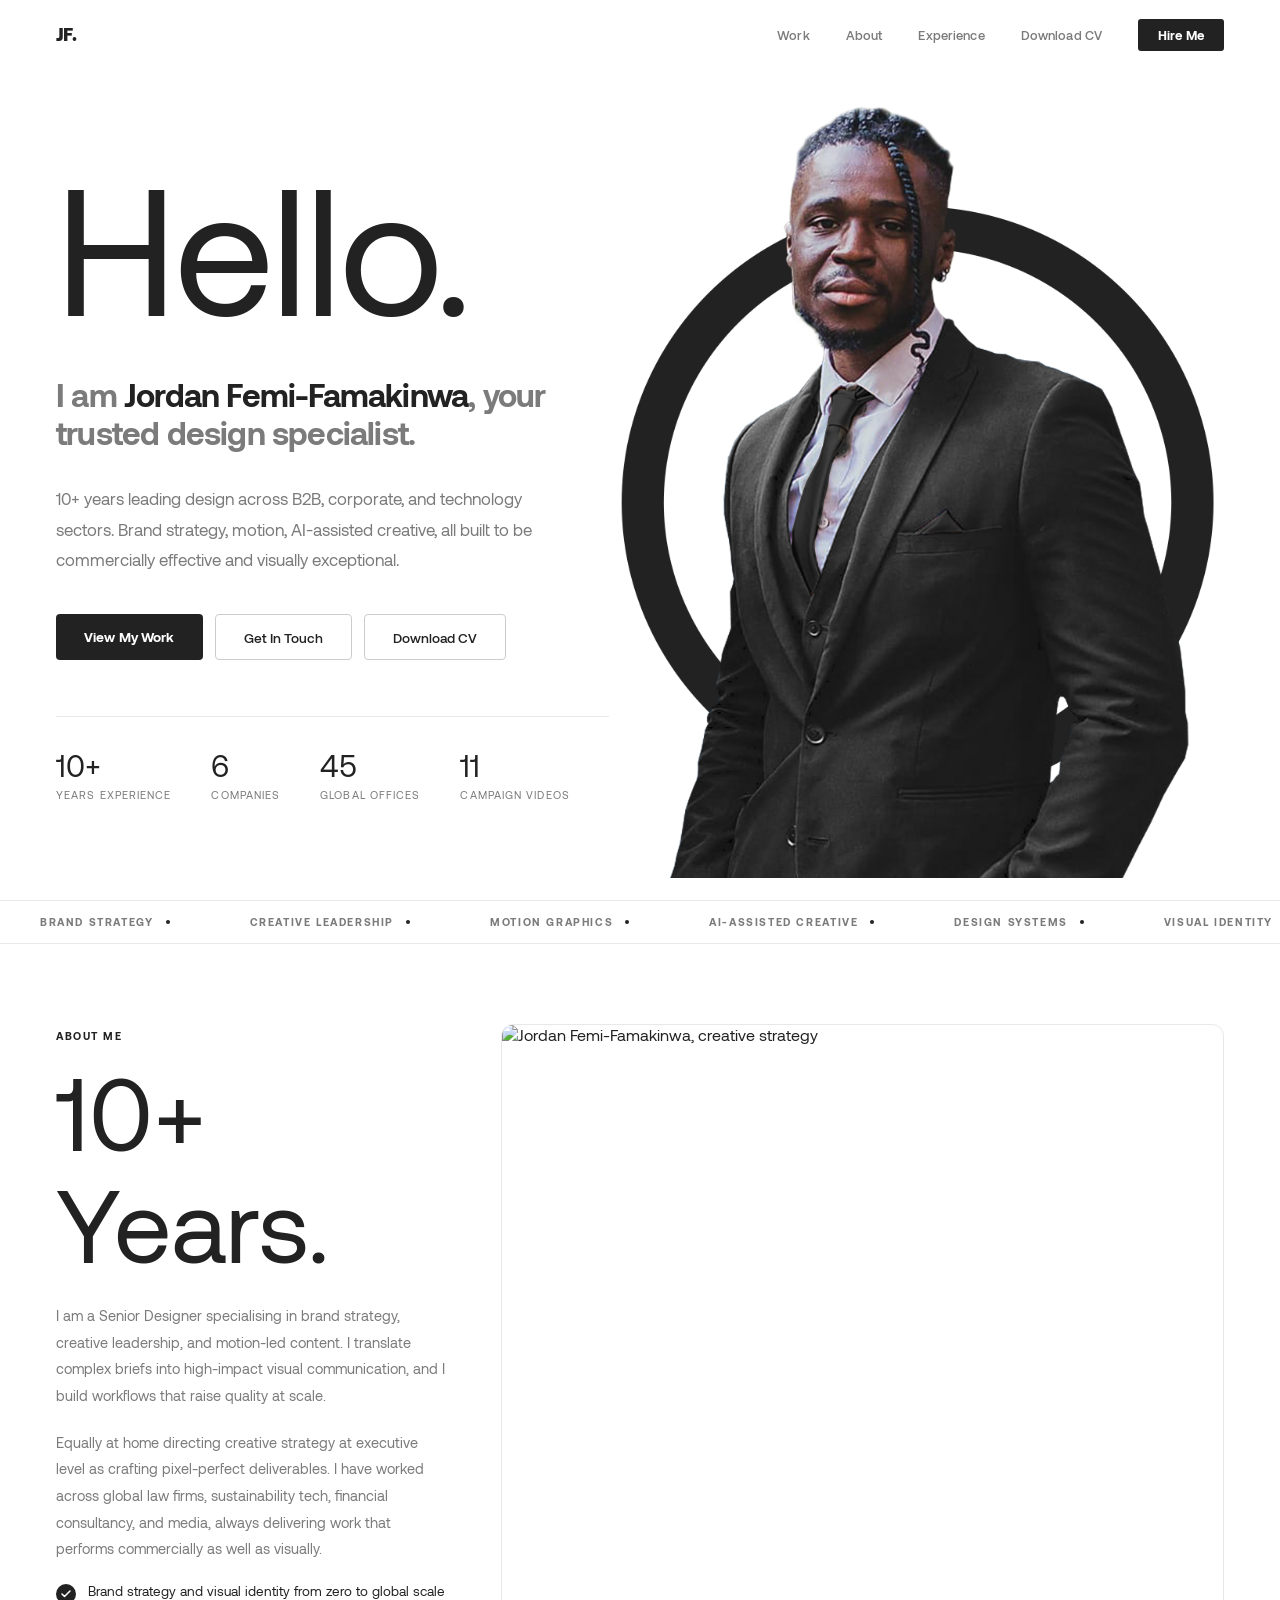
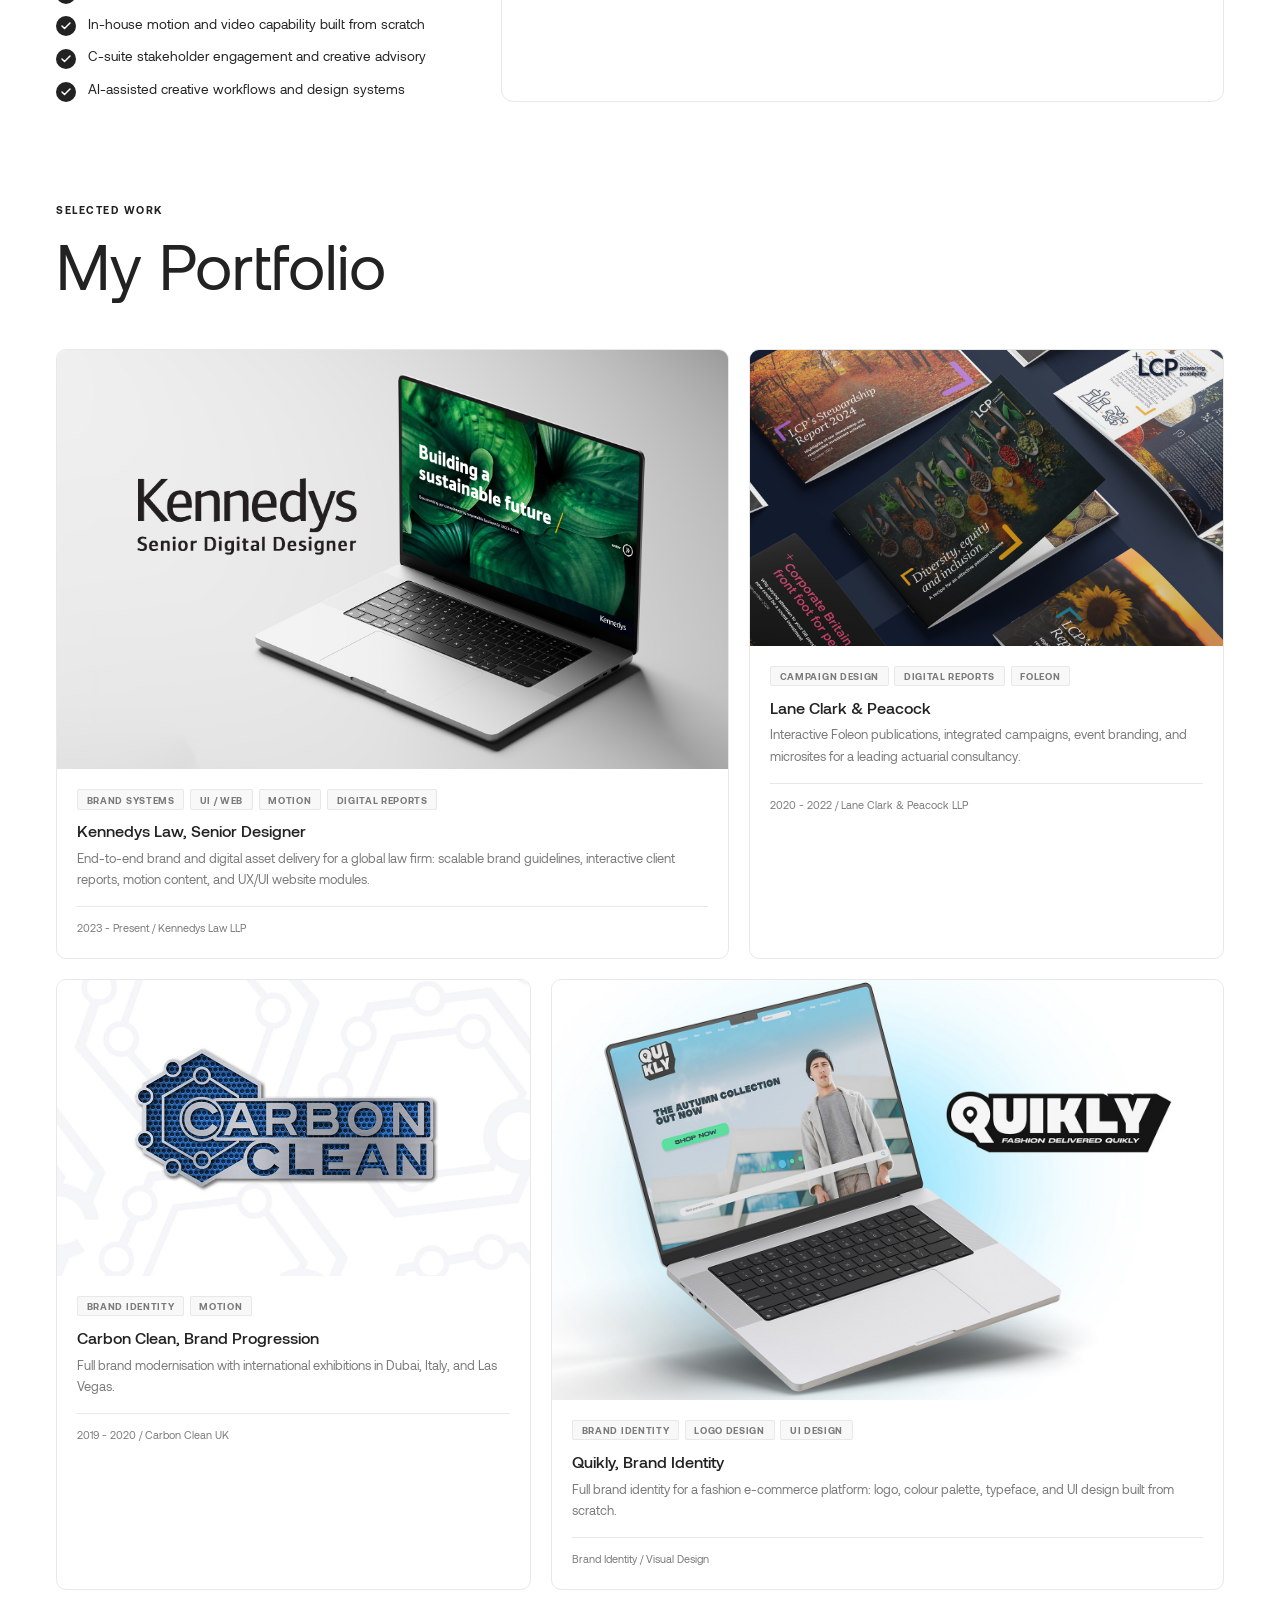
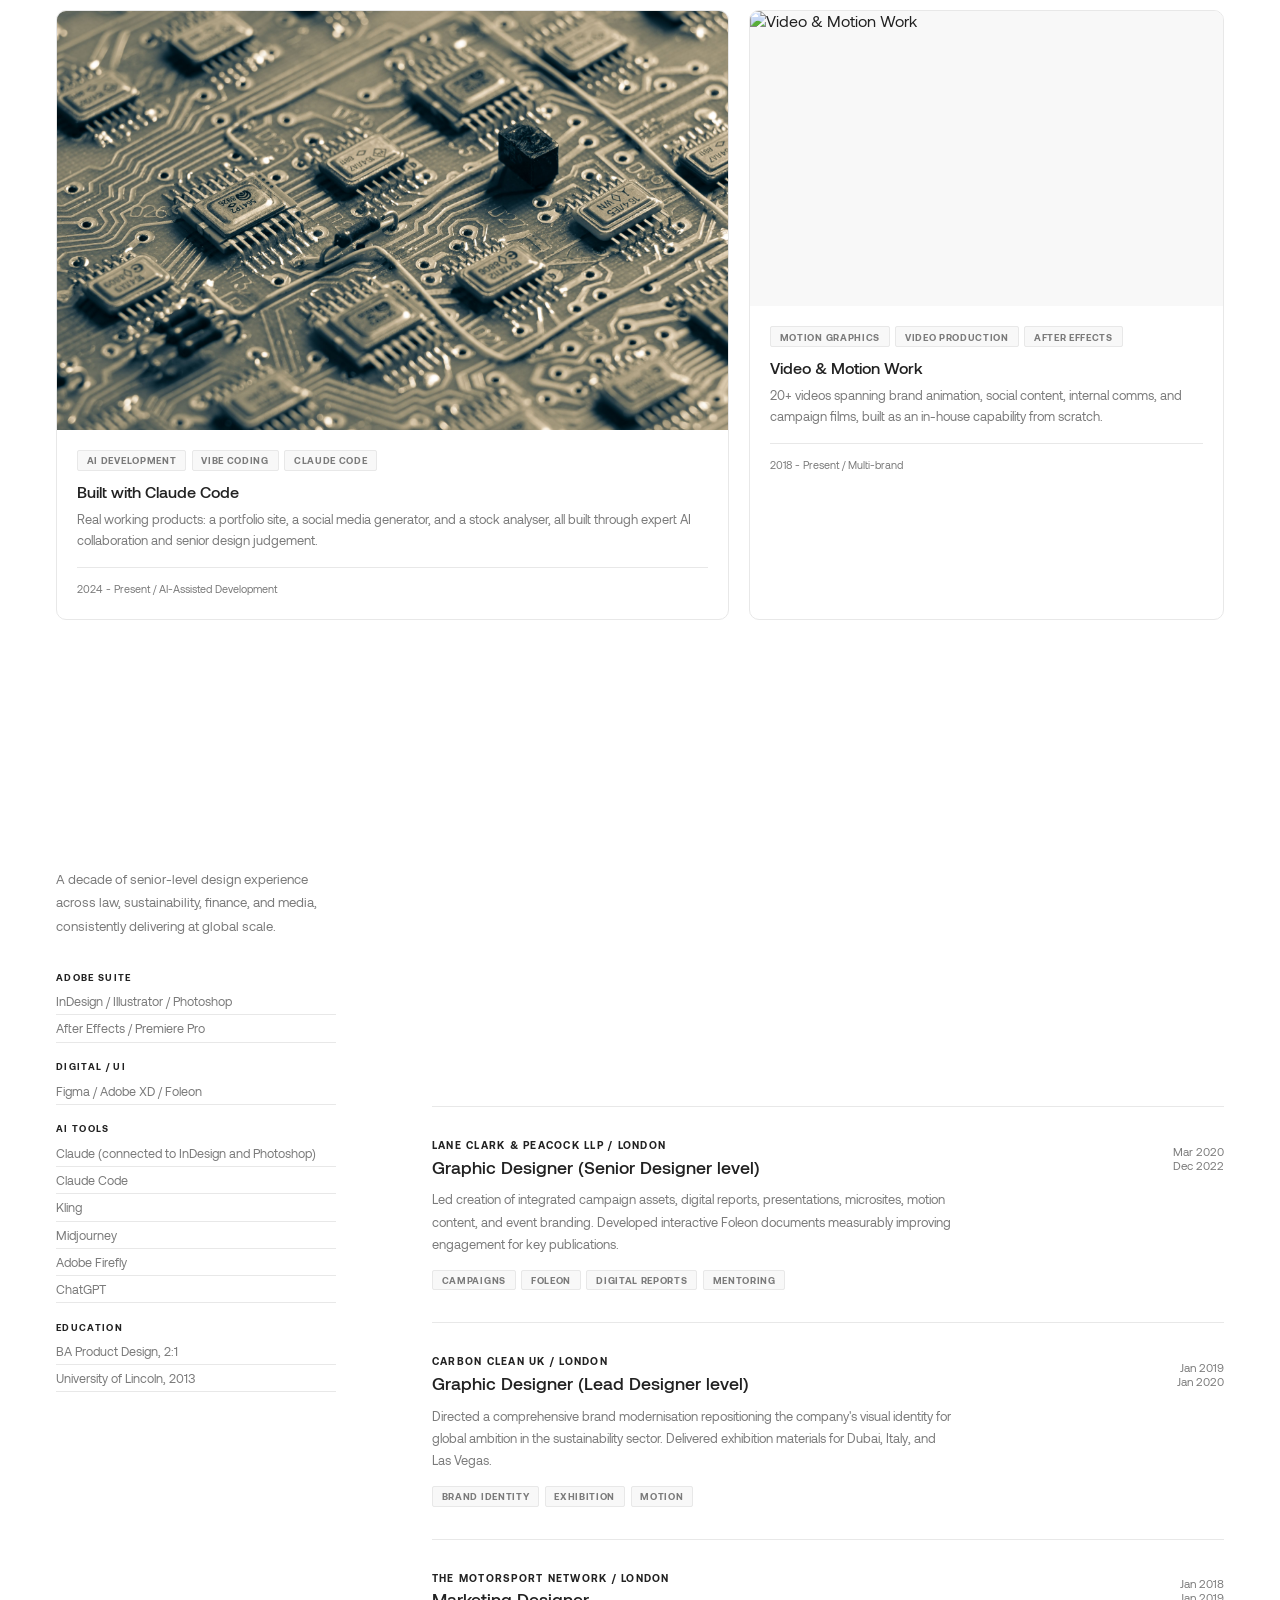
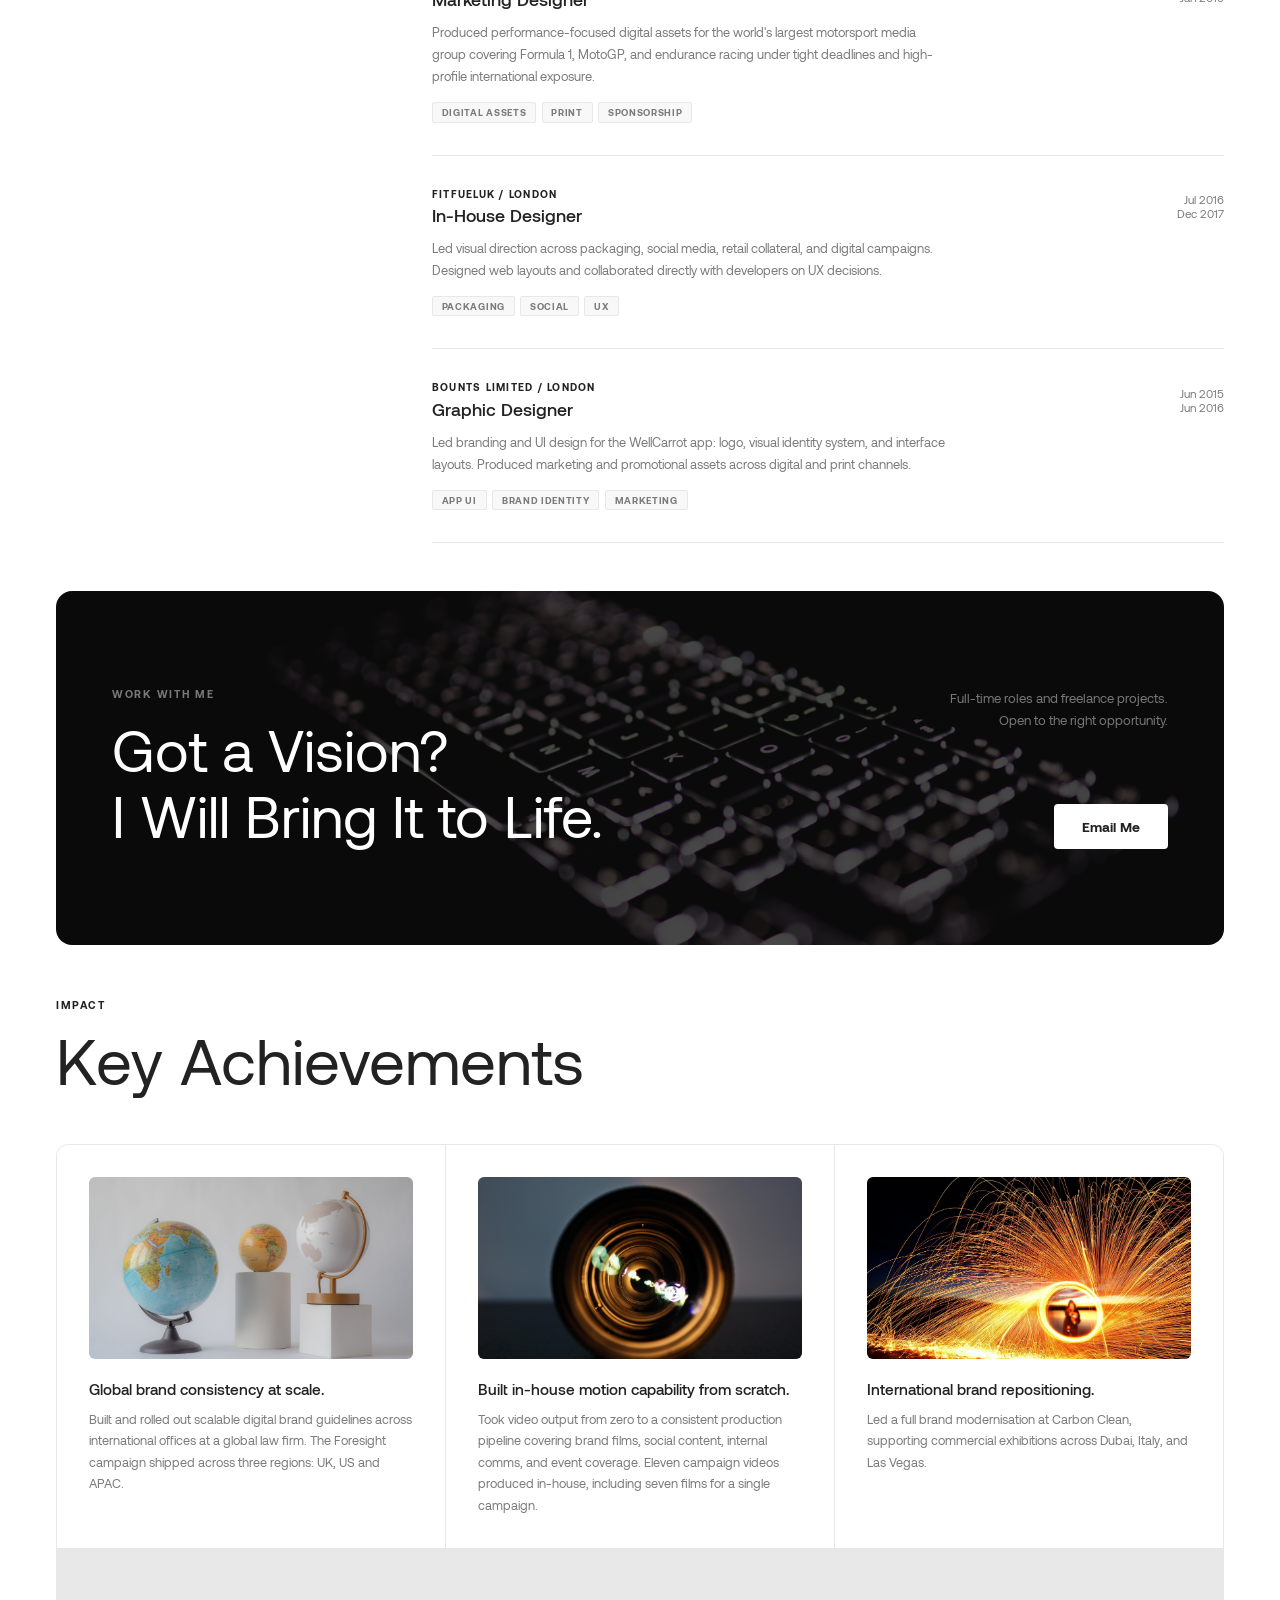
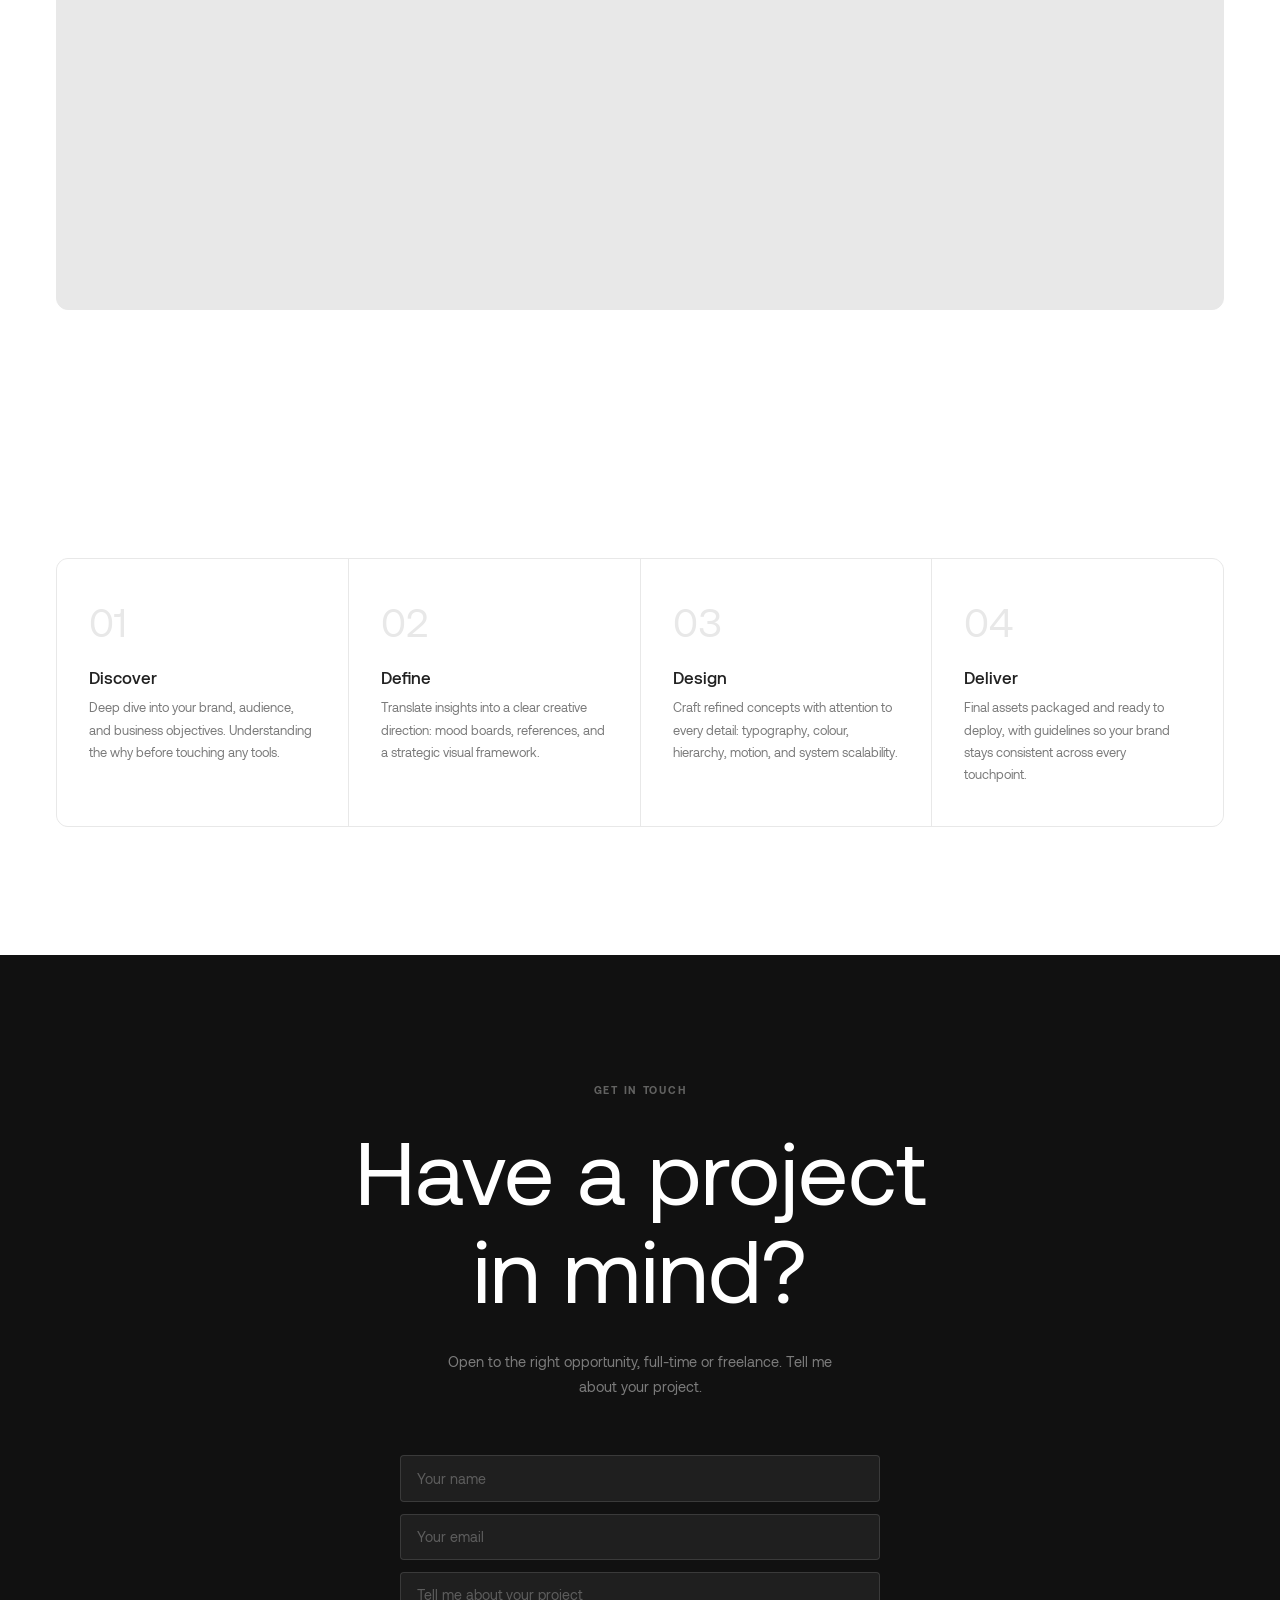
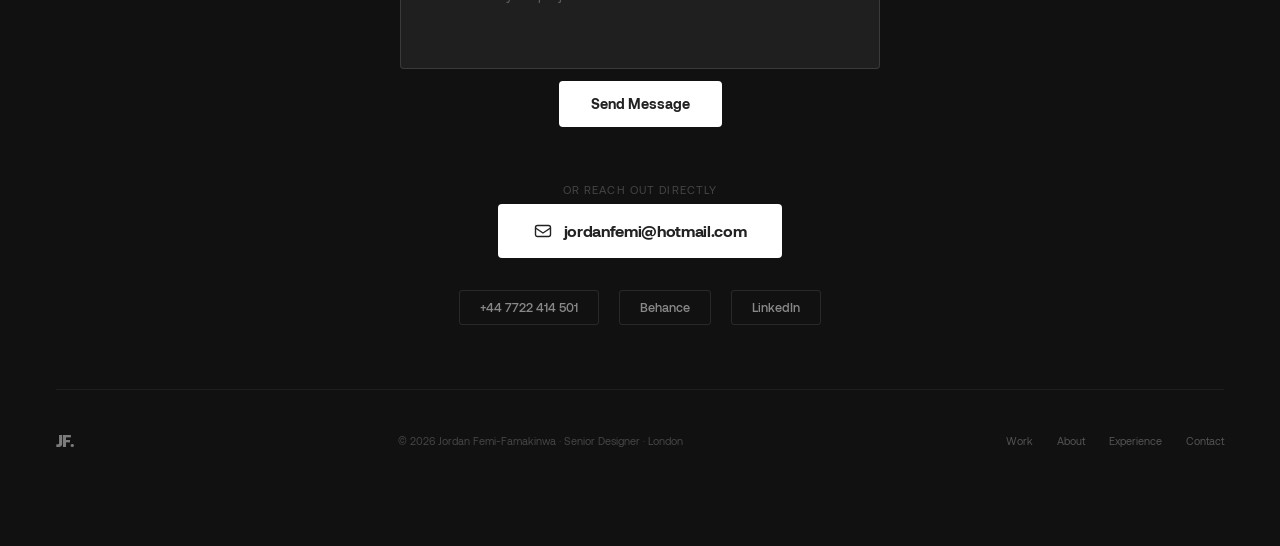
==== index.html @ 47208571 "Apply writing rules across all site copy No dashes: replaced 25 spaced hyphens with commas or colons" ====
﻿<!DOCTYPE html>
<html lang="en">
<head>
  <meta charset="UTF-8" />
  <link rel="icon" type="image/svg+xml" href="assets/favicon.svg" />
  <meta name="viewport" content="width=device-width, initial-scale=1.0" />
  <title>Jordan Femi-Famakinwa, Senior Designer</title>
  <meta name="description" content="Jordan Femi-Famakinwa, Senior Designer working across brand and digital, with 10+ years in B2B, corporate and technology sectors." />
  <meta property="og:type" content="website" />
  <meta property="og:title" content="Jordan Femi-Famakinwa, Senior Designer" />
  <meta property="og:url" content="https://jordanfemidesign.com/" />
  <meta property="og:description" content="Jordan Femi-Famakinwa, Senior Designer working across brand and digital, with 10+ years in B2B, corporate and technology sectors." />
  <meta property="og:image" content="https://jordanfemidesign.com/assets/og-thumbnail.jpg?v=3" />
  <meta property="og:image:width" content="1200" />
  <meta property="og:image:height" content="630" />
  <meta property="og:image:type" content="image/jpeg" />
  <meta name="twitter:card" content="summary_large_image" />
  <meta name="twitter:image" content="https://jordanfemidesign.com/assets/og-thumbnail.jpg?v=3" />
  <meta name="theme-color" content="#222222" />
  <link rel="stylesheet" href="fonts.css" />
  <script async src="https://www.googletagmanager.com/gtag/js?id=G-19CZ6Z5MK8"></script>
  <script>
    window.dataLayer = window.dataLayer || [];
    function gtag(){dataLayer.push(arguments);}
    gtag('js', new Date());
    gtag('config', 'G-19CZ6Z5MK8');
  </script>
  <style>
    *, *::before, *::after { box-sizing: border-box; margin: 0; padding: 0; }

    :root {
      --bg:      #FFFFFF;
      --bg2:     #F8F8F8;
      --white:   #FFFFFF;
      --dark:    #222222;
      --dark2:   #111111;
      --text:    #222222;
      --muted:   #7B7B7B;
      --accent:  #222222;
      --acc-h:   #000000;
      --border:  #E8E8E8;
      --bstrong: #CCCCCC;
      --display: 'Aeonik', sans-serif;
      --body:    'Aeonik', sans-serif;
    }

    html { scroll-behavior: smooth; scroll-padding-top: 68px; }
    body { font-family: 'Aeonik', sans-serif; background: var(--bg); color: var(--text); overflow-x: hidden; }

    /* ── NAV ───────────────────────────────────────────── */
    nav {
      position: fixed; top: 0; left: 0; right: 0; z-index: 200;
      display: flex; align-items: center; justify-content: space-between;
      padding: 0 3.5rem; height: 68px;
      background: rgba(255,255,255,0.88); backdrop-filter: blur(16px);
      border-bottom: 1px solid transparent;
      transition: border-color 0.3s, background 0.3s;
    }
    nav.scrolled { border-color: var(--border); background: rgba(255,255,255,0.97); }
    .nav-logo {
      font-family: 'Aeonik', sans-serif; font-weight: 800; font-size: 1.15rem;
      letter-spacing: -0.03em; color: var(--text); text-decoration: none;
    }
    .nav-center { display: flex; gap: 2.25rem; list-style: none; }
    .nav-center a {
      font-size: 0.8rem; font-weight: 500; color: var(--muted);
      text-decoration: none; letter-spacing: 0.01em; transition: color 0.2s;
    }
    .nav-center a:hover { color: var(--text); }
    .nav-cta {
      background: var(--text); color: var(--bg) !important;
      padding: 0.5rem 1.25rem; border-radius: 3px;
      font-size: 0.8rem !important; font-weight: 600 !important;
      transition: background 0.2s !important;
    }
    .nav-cta:hover { background: var(--accent) !important; }

    /* ── HERO ──────────────────────────────────────────── */
    #hero {
      min-height: 100dvh; display: grid;
      grid-template-columns: 1fr 1.15fr;
      padding: 68px 0 0 3.5rem;
      background: var(--bg); position: relative; overflow: hidden;
      align-items: center;
    }
    .hero-left {
      display: flex; flex-direction: column;
      justify-content: center; padding: 4rem 1rem 5rem 0;
      position: relative; z-index: 1;
    }
    .hero-hello {
      font-family: 'Aeonik', sans-serif;
      font-size: clamp(6rem, 14vw, 13rem);
      font-weight: 400; line-height: 1.05; letter-spacing: -0.01em;
      color: var(--text); margin-bottom: 0.2em;
      opacity: 0; animation: up 0.7s cubic-bezier(0.16,1,0.3,1) 0.12s both;
    }
    .hero-name-line {
      font-family: 'Aeonik', sans-serif; font-size: clamp(1.2rem, 2.6vw, 2rem);
      font-weight: 600; letter-spacing: -0.025em; color: var(--muted);
      margin-bottom: 2rem;
      opacity: 0; animation: up 0.65s cubic-bezier(0.16,1,0.3,1) 0.22s both;
    }
    .hero-name-line span { color: var(--accent); }
    .hero-desc {
      font-size: 1.05rem; color: var(--muted); line-height: 1.8;
      max-width: 480px; margin-bottom: 2.5rem;
      opacity: 0; animation: up 0.65s cubic-bezier(0.16,1,0.3,1) 0.3s both;
    }
    .hero-actions {
      display: flex; gap: 0.75rem; flex-wrap: wrap;
      opacity: 0; animation: up 0.65s cubic-bezier(0.16,1,0.3,1) 0.38s both;
    }
    .hero-stats {
      display: flex; gap: 2.5rem; margin-top: 3.5rem; padding-top: 2rem;
      border-top: 1px solid var(--border);
      opacity: 0; animation: up 0.65s cubic-bezier(0.16,1,0.3,1) 0.46s both;
    }
    .hero-stat-num {
      font-family: 'Aeonik', sans-serif; font-size: 1.9rem; font-weight: 400;
      letter-spacing: 0; color: var(--text); line-height: 1.1;
    }
    .hero-stat-label {
      font-size: 0.68rem; color: var(--muted); text-transform: uppercase;
      letter-spacing: 0.1em; margin-top: 0.3rem;
    }

    @keyframes up {
      from { opacity: 0; transform: translateY(22px); }
      to   { opacity: 1; transform: none; }
    }

    .hero-right {
      position: relative; overflow: hidden; display: flex;
      align-items: flex-end; margin-left: -3rem;
    }
    .hero-photo {
      width: 100%; height: 100%;
      object-fit: cover; object-position: left top; display: block;
      filter: none;
      opacity: 0; animation: up 0.8s cubic-bezier(0.16,1,0.3,1) 0.5s both;
    }

    /* ── MARQUEE ──────────────────────────────────────── */
    .marquee-wrap {
      border-top: 1px solid var(--border); border-bottom: 1px solid var(--border);
      padding: 0.9rem 0; background: var(--white); overflow: hidden;
    }
    .marquee-track { display: flex; white-space: nowrap; animation: marquee 36s linear infinite; }
    .marquee-item {
      font-size: 0.67rem; font-weight: 600; letter-spacing: 0.15em;
      text-transform: uppercase; color: var(--muted);
      flex-shrink: 0; padding: 0 2.5rem;
      display: flex; align-items: center; gap: 0.75rem;
    }
    .marquee-item::after {
      content: ''; width: 4px; height: 4px;
      border-radius: 50%; background: var(--accent); flex-shrink: 0;
    }
    @keyframes marquee {
      from { transform: translateX(0); }
      to   { transform: translateX(-50%); }
    }

    /* ── ABOUT ─────────────────────────────────────────── */
    #about {
      background: var(--white); padding: 5rem 3.5rem 3rem;
      display: grid; grid-template-columns: 0.7fr 1.3fr; gap: 3.5rem; align-items: stretch;
    }
    .section-tag {
      display: inline-flex; align-items: center; gap: 0.5rem;
      font-size: 0.67rem; font-weight: 600; letter-spacing: 0.14em;
      text-transform: uppercase; color: var(--accent); margin-bottom: 0.75rem;
    }
    .section-heading {
      font-family: 'Aeonik', sans-serif; font-size: clamp(2.2rem, 5vw, 4rem);
      font-weight: 400; letter-spacing: 0; line-height: 1.15;
      color: var(--text); margin-bottom: 3rem;
    }
    .about-big-stat {
      font-family: 'Aeonik', sans-serif; font-size: clamp(4rem, 8vw, 7rem);
      font-weight: 400; letter-spacing: 0; line-height: 1.1;
      color: var(--text); margin-bottom: 1.5rem;
    }
    .about-big-stat span { color: var(--accent); }
    .about-left p {
      font-size: 0.9rem; color: var(--muted); line-height: 1.85;
      max-width: 420px; margin-bottom: 1.25rem;
    }
    .about-checks { display: flex; flex-direction: column; gap: 0.75rem; margin-top: 0.75rem; }
    .about-check {
      display: flex; align-items: flex-start; gap: 0.75rem;
      font-size: 0.84rem; color: var(--text);
    }
    .check-icon {
      width: 20px; height: 20px; border-radius: 50%;
      background: var(--accent); flex-shrink: 0; margin-top: 0.05em;
      display: flex; align-items: center; justify-content: center;
    }
    .check-icon svg { display: block; }
    .about-right { position: relative; display: flex; flex-direction: column; }
    .about-img-wrap {
      position: relative; border-radius: 12px; overflow: hidden;
      border: 1px solid var(--border); flex: 1;
    }
    .about-img-wrap img { width: 100%; height: 100%; display: block; object-fit: cover; position: absolute; inset: 0; }
    .about-img-badge {
      position: absolute; bottom: 1.25rem; left: 1.25rem;
      background: var(--dark); color: rgba(255,255,255,0.9);
      padding: 0.5rem 1rem; border-radius: 4px;
      font-size: 0.67rem; font-weight: 600; letter-spacing: 0.09em;
      text-transform: uppercase;
    }

    /* ── WORK ──────────────────────────────────────────── */
    #work { padding: 3rem 3.5rem; background: var(--bg); }
    .work-header { display: flex; justify-content: space-between; align-items: flex-end; margin-bottom: 3rem; }
    .work-grid {
      display: grid;
      grid-template-columns: repeat(12, 1fr);
      gap: 1.25rem;
    }
    .wcard {
      border-radius: 10px; overflow: hidden; text-decoration: none;
      color: inherit; display: block; background: var(--white);
      border: 1px solid var(--border); position: relative;
      transition: transform 0.35s cubic-bezier(0.16,1,0.3,1), box-shadow 0.35s;
    }
    .wcard:hover { transform: translateY(-4px); box-shadow: 0 16px 40px rgba(0,0,0,0.1); }
    .wcard.c7  { grid-column: span 7; }
    .wcard.c5  { grid-column: span 5; }
    .wcard.c4  { grid-column: span 4; }
    .wcard.c5b { grid-column: span 5; }
    .wthumb {
      position: relative; overflow: hidden;
      background: var(--bg2); aspect-ratio: 16/10;
    }
    .wthumb img { width: 100%; height: 100%; object-fit: cover; display: block; transition: transform 0.5s cubic-bezier(0.16,1,0.3,1); }
    .wcard:hover .wthumb img { transform: scale(1.04); }
    .wthumb-overlay {
      position: absolute; inset: 0;
      background: rgba(14,14,13,0); transition: background 0.3s;
      display: flex; align-items: flex-end; justify-content: flex-end;
      padding: 1rem;
    }
    .wcard:hover .wthumb-overlay { background: rgba(14,14,13,0.5); }
    .wthumb-arrow {
      width: 2.5rem; height: 2.5rem; border-radius: 50%;
      background: var(--white); display: flex; align-items: center; justify-content: center;
      transform: translate(4px,4px) scale(0.7); opacity: 0;
      transition: transform 0.3s cubic-bezier(0.34,1.56,0.64,1), opacity 0.3s;
      flex-shrink: 0;
    }
    .wcard:hover .wthumb-arrow { opacity: 1; transform: none; }
    .winfo { padding: 1.25rem 1.25rem 1.5rem; }
    .wtags { display: flex; gap: 0.35rem; flex-wrap: wrap; margin-bottom: 0.65rem; }
    .wtag {
      font-size: 0.6rem; font-weight: 600; letter-spacing: 0.07em;
      text-transform: uppercase; color: var(--muted);
      background: var(--bg2); border: 1px solid var(--border);
      padding: 0.2rem 0.55rem; border-radius: 2px;
    }
    .wtitle {
      font-family: 'Aeonik', sans-serif; font-size: 1rem; font-weight: 500;
      letter-spacing: 0; color: var(--text); margin-bottom: 0.4rem; line-height: 1.35;
    }
    .wdesc { font-size: 0.8rem; color: var(--muted); line-height: 1.65; }
    .wmeta {
      display: flex; align-items: center; justify-content: space-between;
      margin-top: 1rem; padding-top: 0.875rem; border-top: 1px solid var(--border);
    }
    .wyear { font-size: 0.67rem; color: var(--muted); }

    /* ── EXPERIENCE ─────────────────────────────────────── */
    #experience { padding: 3rem 3.5rem; background: var(--white); }
    .exp-layout { display: grid; grid-template-columns: 280px 1fr; gap: 6rem; margin-top: 1rem; }
    .exp-sidebar { position: sticky; top: 5rem; height: fit-content; }
    .exp-sidebar-text { font-size: 0.82rem; color: var(--muted); line-height: 1.8; margin-bottom: 2rem; }
    .exp-software { display: flex; flex-direction: column; gap: 0; }
    .exp-sw-label {
      font-size: 0.6rem; font-weight: 700; letter-spacing: 0.14em;
      text-transform: uppercase; color: var(--accent); margin-top: 1.1rem; margin-bottom: 0.35rem;
    }
    .exp-sw-label:first-child { margin-top: 0; }
    .exp-sw-item {
      font-size: 0.78rem; color: var(--muted);
      padding: 0.38rem 0; border-bottom: 1px solid var(--border);
    }
    .exp-list { display: flex; flex-direction: column; }
    .exp-row {
      display: grid; grid-template-columns: 1fr auto;
      gap: 1.5rem; padding: 2rem 0; border-top: 1px solid var(--border);
      transition: border-color 0.2s; align-items: start;
    }
    .exp-row:last-child { border-bottom: 1px solid var(--border); }
    .exp-row:hover { border-color: var(--accent); }
    .exp-co {
      font-size: 0.65rem; font-weight: 700; letter-spacing: 0.12em;
      text-transform: uppercase; color: var(--accent); margin-bottom: 0.3rem;
    }
    .exp-role-title {
      font-family: 'Aeonik', sans-serif; font-size: 1.1rem; font-weight: 500;
      letter-spacing: 0; color: var(--text); margin-bottom: 0.65rem;
    }
    .exp-desc { font-size: 0.8rem; color: var(--muted); line-height: 1.75; max-width: 520px; }
    .exp-tags { display: flex; gap: 0.35rem; flex-wrap: wrap; margin-top: 0.9rem; }
    .exp-tag {
      font-size: 0.6rem; font-weight: 600; letter-spacing: 0.07em;
      text-transform: uppercase; color: var(--muted);
      background: var(--bg2); border: 1px solid var(--border);
      padding: 0.2rem 0.55rem; border-radius: 2px;
    }
    .exp-dates-col {
      font-size: 0.72rem; color: var(--muted); white-space: nowrap;
      text-align: right; padding-top: 0.3rem;
    }

    /* ── CTA BANNER ────────────────────────────────────── */
    .cta-banner {
      background: linear-gradient(rgba(0,0,0,0.72), rgba(0,0,0,0.72)), url('assets/cta-bg.jpg') center/cover no-repeat;
      padding: 6rem 3.5rem;
      display: grid; grid-template-columns: 1fr auto;
      gap: 3rem; align-items: stretch;
      border-radius: 16px;
      margin: 0 3.5rem;
      overflow: hidden;
    }
    .cta-banner-eyebrow {
      font-size: 0.67rem; font-weight: 600; letter-spacing: 0.16em;
      text-transform: uppercase; color: rgba(255,255,255,0.45); margin-bottom: 1rem;
      display: flex; align-items: center; gap: 0.5rem;
    }
    .cta-banner-title {
      font-family: 'Aeonik', sans-serif; font-size: clamp(2rem, 4.5vw, 4rem);
      font-weight: 400; letter-spacing: 0; line-height: 1.15;
      color: #FFFFFF; max-width: 600px;
    }
    .cta-banner-title em { font-style: normal; color: #ffffff; }
    .cta-banner-right { display: flex; flex-direction: column; align-items: flex-end; justify-content: space-between; }
    .cta-banner-sub {
      font-size: 0.82rem; color: rgba(255,255,255,0.45);
      text-align: right; max-width: 220px; line-height: 1.7;
    }

    /* ── ACHIEVEMENTS ──────────────────────────────────── */
    #achievements { padding: 3rem 3.5rem; background: var(--bg); }
    .ach-grid {
      display: grid; grid-template-columns: repeat(3,1fr);
      gap: 1px; background: var(--border);
      border: 1px solid var(--border); border-radius: 12px; overflow: hidden;
      margin-top: 3rem;
    }
    .ach-card {
      background: var(--white); padding: 2rem;
      transition: background 0.2s; display: flex; flex-direction: column;
    }
    .ach-card:hover { background: var(--bg2); }
    .ach-img {
      width: 100%; aspect-ratio: 16/9; object-fit: cover; object-position: center 20%; border-radius: 6px;
      margin-bottom: 1.25rem; display: block;
    }
    .ach-title {
      font-family: 'Aeonik', sans-serif; font-size: 0.95rem; font-weight: 500;
      letter-spacing: 0; color: var(--text); margin-bottom: 0.5rem;
      line-height: 1.4;
    }
    .ach-text { font-size: 0.79rem; color: var(--muted); line-height: 1.7; }

    /* ── PROCESS ───────────────────────────────────────── */
    #process { padding: 3rem 3.5rem 8rem; background: var(--white); }
    .process-grid {
      display: grid; grid-template-columns: repeat(4,1fr);
      gap: 1px; background: var(--border);
      border: 1px solid var(--border); border-radius: 12px; overflow: hidden;
      margin-top: 3rem;
    }
    .process-card { background: var(--white); padding: 2.5rem 2rem; transition: background 0.2s; }
    .process-card:hover { background: var(--bg); }
    .process-num {
      font-family: 'Aeonik', sans-serif; font-size: 2.5rem; font-weight: 400;
      letter-spacing: 0; color: var(--border); line-height: 1.1;
      margin-bottom: 1.5rem;
    }
    .process-title {
      font-family: 'Aeonik', sans-serif; font-size: 1.05rem; font-weight: 500;
      letter-spacing: 0; color: var(--text); margin-bottom: 0.6rem;
    }
    .process-text { font-size: 0.8rem; color: var(--muted); line-height: 1.75; }

    /* ── CONTACT / FOOTER ──────────────────────────────── */
    #contact {
      background: var(--dark2); padding: 8rem 3.5rem 5rem;
      display: flex; flex-direction: column; align-items: center; text-align: center;
    }
    .contact-tag {
      display: inline-flex; align-items: center; gap: 0.5rem;
      font-size: 0.67rem; font-weight: 600; letter-spacing: 0.16em;
      text-transform: uppercase; color: rgba(249,248,246,0.35);
      margin-bottom: 1.5rem;
    }
    .contact-headline {
      font-family: 'Aeonik', sans-serif;
      font-size: clamp(2.5rem, 7vw, 6.5rem);
      font-weight: 400; letter-spacing: 0; line-height: 1.1;
      color: #FFFFFF; margin-bottom: 2rem;
    }
    .contact-headline em { font-style: normal; color: #ffffff; }
    .contact-sub {
      font-size: 0.9rem; color: rgba(255,255,255,0.45);
      max-width: 420px; line-height: 1.75; margin-bottom: 3.5rem;
    }
    .contact-email-btn {
      display: inline-flex; align-items: center; gap: 0.75rem;
      background: var(--white); color: var(--dark);
      padding: 1.1rem 2.25rem; border-radius: 4px;
      font-family: 'Aeonik', sans-serif; font-size: 1rem; font-weight: 700;
      letter-spacing: -0.02em; text-decoration: none;
      transition: background 0.2s, transform 0.15s; margin-bottom: 2rem;
    }
    .contact-email-btn:hover { background: #444; color: #fff; transform: translateY(-2px); }
    .contact-alts {
      display: flex; gap: 1.25rem; flex-wrap: wrap; justify-content: center;
    }
    .contact-alt {
      border: 1px solid rgba(255,255,255,0.1); color: rgba(255,255,255,0.5);
      padding: 0.6rem 1.25rem; border-radius: 3px;
      font-size: 0.78rem; font-weight: 500; text-decoration: none;
      transition: border-color 0.2s, color 0.2s;
    }
    .contact-alt:hover { border-color: rgba(249,248,246,0.3); color: rgba(249,248,246,0.85); }
    .contact-divider { width: 100%; height: 1px; background: rgba(255,255,255,0.06); margin: 4rem 0 2.5rem; }
    footer {
      width: 100%; display: flex;
      justify-content: space-between; align-items: center; flex-wrap: wrap; gap: 1rem;
      background: var(--dark2); padding: 0 0 1rem;
    }
    .footer-logo {
      font-family: 'Aeonik', sans-serif; font-weight: 800; font-size: 1.05rem;
      letter-spacing: -0.03em; color: rgba(255,255,255,0.45); text-decoration: none;
    }
    .footer-copy { font-size: 0.67rem; color: rgba(255,255,255,0.22); }
    .footer-links { display: flex; gap: 1.5rem; }
    .footer-links a {
      font-size: 0.67rem; color: rgba(255,255,255,0.28);
      text-decoration: none; transition: color 0.2s;
    }
    .footer-links a:hover { color: rgba(249,248,246,0.6); }

    /* ── BUTTONS ───────────────────────────────────────── */
    .btn-primary {
      background: var(--accent); color: #fff;
      padding: 0.85rem 1.75rem; border-radius: 4px;
      font-weight: 600; font-size: 0.85rem; text-decoration: none;
      letter-spacing: 0.01em; display: inline-block;
      transition: background 0.2s, transform 0.15s;
    }
    .btn-primary:hover { background: var(--acc-h); transform: translateY(-1px); }
    .btn-ghost {
      border: 1px solid var(--bstrong); color: var(--text);
      padding: 0.85rem 1.75rem; border-radius: 4px;
      font-weight: 500; font-size: 0.85rem; text-decoration: none;
      display: inline-block; transition: border-color 0.2s, transform 0.15s;
    }
    .btn-ghost:hover { border-color: var(--text); transform: translateY(-1px); }

    /* ── HAMBURGER + MOBILE NAV ───────────────────────── */
    .nav-hamburger {
      display: none; flex-direction: column; justify-content: center;
      gap: 5px; background: none; border: none; cursor: pointer;
      padding: 4px; width: 32px; height: 32px; flex-shrink: 0;
    }
    .nav-hamburger span {
      display: block; width: 22px; height: 1.5px;
      background: var(--text); border-radius: 2px;
      transition: transform 0.25s, opacity 0.25s; transform-origin: center;
    }
    .nav-hamburger.open span:nth-child(1) { transform: rotate(45deg) translate(4.5px, 4.5px); }
    .nav-hamburger.open span:nth-child(2) { opacity: 0; }
    .nav-hamburger.open span:nth-child(3) { transform: rotate(-45deg) translate(4.5px, -4.5px); }
    .nav-mobile {
      display: none; position: fixed; top: 68px; left: 0; right: 0;
      background: rgba(255,255,255,0.97); backdrop-filter: blur(20px);
      border-bottom: 1px solid var(--border);
      flex-direction: column; padding: 0.5rem 1.5rem 1.5rem; z-index: 199;
    }
    .nav-mobile.open { display: flex; }
    .nav-mobile-link {
      font-size: 1rem; font-weight: 500; color: var(--text);
      text-decoration: none; padding: 0.9rem 0;
      border-bottom: 1px solid var(--border); transition: color 0.2s;
    }
    .nav-mobile-cta {
      display: block; margin-top: 1rem; background: var(--text); color: var(--bg);
      text-align: center; padding: 0.85rem; border-radius: 3px;
      font-size: 0.88rem; font-weight: 600; text-decoration: none;
      transition: background 0.2s;
    }
    .nav-mobile-cta:hover { background: var(--acc-h); }

    /* ── CONTACT FORM ──────────────────────────────────── */
    .contact-form {
      width: 100%; max-width: 480px; margin-bottom: 2.5rem;
      display: flex; flex-direction: column; gap: 0.75rem; text-align: left;
    }
    .contact-form input, .contact-form textarea {
      background: rgba(255,255,255,0.06); border: 1px solid rgba(255,255,255,0.12);
      color: #fff; padding: 0.85rem 1rem; border-radius: 4px;
      font-family: 'Aeonik', sans-serif; font-size: 0.88rem;
      outline: none; transition: border-color 0.2s; resize: none; width: 100%;
    }
    .contact-form input::placeholder, .contact-form textarea::placeholder { color: rgba(255,255,255,0.28); }
    .contact-form input:focus, .contact-form textarea:focus { border-color: rgba(255,255,255,0.4); }
    .contact-form button {
      background: #fff; color: #222; border: none;
      padding: 0.9rem 2rem; border-radius: 4px; cursor: pointer;
      font-family: 'Aeonik', sans-serif; font-size: 0.88rem; font-weight: 600;
      transition: background 0.2s, transform 0.15s; align-self: center;
    }
    .contact-form button:hover { background: #e0e0e0; transform: translateY(-1px); }
    .contact-or {
      font-size: 0.7rem; color: rgba(255,255,255,0.22); letter-spacing: 0.1em;
      text-transform: uppercase; margin: 1rem 0 0.5rem; text-align: center;
    }

    /* ── SCROLL REVEAL ─────────────────────────────────── */
    .fade-up {
      opacity: 0; transform: translateY(18px);
      transition: opacity 0.6s cubic-bezier(0.16,1,0.3,1), transform 0.6s cubic-bezier(0.16,1,0.3,1);
    }
    .fade-up.in { opacity: 1; transform: none; }

    @media (prefers-reduced-motion: reduce) {
      .fade-up { opacity: 1; transform: none; transition: none; }
      .hero-hello, .hero-name-line, .hero-desc, .hero-actions,
      .hero-stats, .hero-photo { opacity: 1; animation: none; }
      .marquee-track { animation: none; }
    }

    .stagger .fade-up:nth-child(1) { transition-delay: 0s; }
    .stagger .fade-up:nth-child(2) { transition-delay: 0.07s; }
    .stagger .fade-up:nth-child(3) { transition-delay: 0.14s; }
    .stagger .fade-up:nth-child(4) { transition-delay: 0.21s; }
    .stagger .fade-up:nth-child(5) { transition-delay: 0.28s; }
    .stagger .fade-up:nth-child(6) { transition-delay: 0.35s; }

    /* ── RESPONSIVE ────────────────────────────────────── */
    @media (max-width: 1100px) {
      #hero { grid-template-columns: 1fr; }
      .hero-right { display: none; }
      .exp-layout { grid-template-columns: 1fr; gap: 2.5rem; }
      .exp-sidebar { position: static; }
    }
    @media (max-width: 900px) {
      nav { padding: 0 1.5rem; }
      .nav-center { display: none; }
      .nav-hamburger { display: flex; }
      #about { grid-template-columns: 1fr; gap: 3rem; padding: 5rem 1.5rem; }
      #work, #experience, #achievements, #process, #contact { padding-left: 1.5rem; padding-right: 1.5rem; }
      #hero { padding-left: 1.5rem; padding-right: 1.5rem; }
      .cta-banner { grid-template-columns: 1fr; padding: 4rem 1.5rem; margin: 0 1.5rem; }
      .cta-banner-right { align-items: flex-start; }
      .cta-banner-sub { text-align: left; }
      .work-grid { grid-template-columns: 1fr; }
      .wcard.c7, .wcard.c5, .wcard.c4, .wcard.c5b, .wcard.c3 { grid-column: span 1; }
      .ach-grid { grid-template-columns: 1fr; }
      .process-grid { grid-template-columns: 1fr 1fr; }
      footer { flex-direction: column; text-align: center; }
      .hero-stats { gap: 1.5rem; }
    }
    @media (max-width: 600px) {
      .hero-hello { font-size: 4.5rem; }
      .process-grid { grid-template-columns: 1fr; }
      .contact-headline { font-size: 2.5rem; }
    }
  </style>
</head>
<body>

  <!-- NAV -->
  <nav id="mainNav">
    <a href="#" class="nav-logo">JF.</a>
    <ul class="nav-center">
      <li><a href="#work">Work</a></li>
      <li><a href="#about">About</a></li>
      <li><a href="#experience">Experience</a></li>
      <li><a href="assets/Jordan_Femi-Famakinwa_CV.pdf?v=2" download>Download CV</a></li>
      <li><a href="#contact" class="nav-cta">Hire Me</a></li>
    </ul>
    <button class="nav-hamburger" id="navHamburger" aria-label="Open menu" aria-expanded="false">
      <span></span><span></span><span></span>
    </button>
  </nav>
  <div class="nav-mobile" id="navMobile" aria-hidden="true">
    <a href="#work" class="nav-mobile-link">Work</a>
    <a href="#about" class="nav-mobile-link">About</a>
    <a href="#experience" class="nav-mobile-link">Experience</a>
    <a href="assets/Jordan_Femi-Famakinwa_CV.pdf?v=2" class="nav-mobile-link" download>Download CV</a>
    <a href="#contact" class="nav-mobile-cta">Hire Me</a>
  </div>

  <!-- HERO -->
  <section id="hero">
    <div class="hero-left">
      <h1 class="hero-hello">Hello.</h1>
      <p class="hero-name-line">I am <span>Jordan Femi-Famakinwa</span>, your trusted design specialist.</p>
      <p class="hero-desc">10+ years leading design across B2B, corporate, and technology sectors. Brand strategy, motion, AI-assisted creative, all built to be commercially effective and visually exceptional.</p>
      <div class="hero-actions">
        <a href="#work" class="btn-primary">View My Work</a>
        <a href="mailto:jordanfemi@hotmail.com" class="btn-ghost">Get In Touch</a>
        <a href="assets/Jordan_Femi-Famakinwa_CV.pdf?v=2" download class="btn-ghost">Download CV</a>
      </div>
      <div class="hero-stats">
        <div>
          <div class="hero-stat-num" data-count="10" data-suffix="+">10+</div>
          <div class="hero-stat-label">Years Experience</div>
        </div>
        <div>
          <div class="hero-stat-num" data-count="6" data-suffix="">6</div>
          <div class="hero-stat-label">Companies</div>
        </div>
        <div>
          <div class="hero-stat-num" data-count="45" data-suffix="">45</div>
          <div class="hero-stat-label">Global Offices</div>
        </div>
        <div>
          <div class="hero-stat-num" data-count="11" data-suffix="">11</div>
          <div class="hero-stat-label">Campaign Videos</div>
        </div>
      </div>
    </div>
    <div class="hero-right">
      <img class="hero-photo" src="assets/Portfolio-dp-bLACK-RING-v5.png" alt="Jordan Femi-Famakinwa" loading="eager" />
    </div>
  </section>

  <!-- MARQUEE -->
  <div class="marquee-wrap">
    <div class="marquee-track">
      <span class="marquee-item">Brand Strategy</span>
      <span class="marquee-item">Creative Leadership</span>
      <span class="marquee-item">Motion Graphics</span>
      <span class="marquee-item">AI-Assisted Creative</span>
      <span class="marquee-item">Design Systems</span>
      <span class="marquee-item">Visual Identity</span>
      <span class="marquee-item">Video Production</span>
      <span class="marquee-item">Editorial Direction</span>
      <span class="marquee-item">Executive Stakeholder Engagement</span>
      <span class="marquee-item">Mentoring &amp; Creative Culture</span>
      <span class="marquee-item">Brand Strategy</span>
      <span class="marquee-item">Creative Leadership</span>
      <span class="marquee-item">Motion Graphics</span>
      <span class="marquee-item">AI-Assisted Creative</span>
      <span class="marquee-item">Design Systems</span>
      <span class="marquee-item">Visual Identity</span>
      <span class="marquee-item">Video Production</span>
      <span class="marquee-item">Editorial Direction</span>
      <span class="marquee-item">Executive Stakeholder Engagement</span>
      <span class="marquee-item">Mentoring &amp; Creative Culture</span>
    </div>
  </div>

  <!-- ABOUT -->
  <section id="about">
    <div class="about-left fade-up">
      <div class="section-tag">About Me</div>
      <div class="about-big-stat">10<span>+</span><br>Years.</div>
      <p>I am a Senior Designer specialising in brand strategy, creative leadership, and motion-led content. I translate complex briefs into high-impact visual communication, and I build workflows that raise quality at scale.</p>
      <p>Equally at home directing creative strategy at executive level as crafting pixel-perfect deliverables. I have worked across global law firms, sustainability tech, financial consultancy, and media, always delivering work that performs commercially as well as visually.</p>
      <div class="about-checks">
        <div class="about-check">
          <div class="check-icon"><svg width="10" height="8" viewBox="0 0 10 8" fill="none"><path d="M1 4l2.5 2.5L9 1" stroke="#fff" stroke-width="1.5" stroke-linecap="round" stroke-linejoin="round"/></svg></div>
          <span>Brand strategy and visual identity from zero to global scale</span>
        </div>
        <div class="about-check">
          <div class="check-icon"><svg width="10" height="8" viewBox="0 0 10 8" fill="none"><path d="M1 4l2.5 2.5L9 1" stroke="#fff" stroke-width="1.5" stroke-linecap="round" stroke-linejoin="round"/></svg></div>
          <span>In-house motion and video capability built from scratch</span>
        </div>
        <div class="about-check">
          <div class="check-icon"><svg width="10" height="8" viewBox="0 0 10 8" fill="none"><path d="M1 4l2.5 2.5L9 1" stroke="#fff" stroke-width="1.5" stroke-linecap="round" stroke-linejoin="round"/></svg></div>
          <span>C-suite stakeholder engagement and creative advisory</span>
        </div>
        <div class="about-check">
          <div class="check-icon"><svg width="10" height="8" viewBox="0 0 10 8" fill="none"><path d="M1 4l2.5 2.5L9 1" stroke="#fff" stroke-width="1.5" stroke-linecap="round" stroke-linejoin="round"/></svg></div>
          <span>AI-assisted creative workflows and design systems</span>
        </div>
      </div>
    </div>
    <div class="about-right fade-up">
      <div class="about-img-wrap">
        <img src="assets/pexels-ekaterina-bolovtsova-7307541.jpg" alt="Jordan Femi-Famakinwa, creative strategy" loading="lazy" />
      </div>
    </div>
  </section>

  <!-- WORK -->
  <section id="work">
    <div class="work-header fade-up">
      <div>
        <div class="section-tag">Selected Work</div>
        <h2 class="section-heading" style="margin-bottom:0">My Portfolio</h2>
      </div>
    </div>
    <div class="work-grid stagger">

      <a href="kennedys.html" class="wcard c7 fade-up">
        <div class="wthumb">
          <img src="assets/kennedys-thumb.jpg?v=2" alt="Kennedys Law" loading="lazy" />
          <div class="wthumb-overlay"><div class="wthumb-arrow"><svg width="14" height="14" viewBox="0 0 14 14" fill="none"><path d="M2 12L12 2M12 2H5M12 2V9" stroke="#222222" stroke-width="1.5" stroke-linecap="round" stroke-linejoin="round"/></svg></div></div>
        </div>
        <div class="winfo">
          <div class="wtags"><span class="wtag">Brand Systems</span><span class="wtag">UI / Web</span><span class="wtag">Motion</span><span class="wtag">Digital Reports</span></div>
          <div class="wtitle">Kennedys Law, Senior Designer</div>
          <div class="wdesc">End-to-end brand and digital asset delivery for a global law firm: scalable brand guidelines, interactive client reports, motion content, and UX/UI website modules.</div>
          <div class="wmeta"><span class="wyear">2023 - Present / Kennedys Law LLP</span></div>
        </div>
      </a>

      <a href="lcp.html" class="wcard c5 fade-up">
        <div class="wthumb">
          <img src="assets/lcp-thumb.jpg" alt="Lane Clark &amp; Peacock" loading="lazy" />
          <div class="wthumb-overlay"><div class="wthumb-arrow"><svg width="14" height="14" viewBox="0 0 14 14" fill="none"><path d="M2 12L12 2M12 2H5M12 2V9" stroke="#222222" stroke-width="1.5" stroke-linecap="round" stroke-linejoin="round"/></svg></div></div>
        </div>
        <div class="winfo">
          <div class="wtags"><span class="wtag">Campaign Design</span><span class="wtag">Digital Reports</span><span class="wtag">Foleon</span></div>
          <div class="wtitle">Lane Clark &amp; Peacock</div>
          <div class="wdesc">Interactive Foleon publications, integrated campaigns, event branding, and microsites for a leading actuarial consultancy.</div>
          <div class="wmeta"><span class="wyear">2020 - 2022 / Lane Clark &amp; Peacock LLP</span></div>
        </div>
      </a>

      <a href="carbonclean.html" class="wcard c5 fade-up">
        <div class="wthumb">
          <img src="assets/carbonclean-thumb.jpg" alt="Carbon Clean" loading="lazy" />
          <div class="wthumb-overlay"><div class="wthumb-arrow"><svg width="14" height="14" viewBox="0 0 14 14" fill="none"><path d="M2 12L12 2M12 2H5M12 2V9" stroke="#222222" stroke-width="1.5" stroke-linecap="round" stroke-linejoin="round"/></svg></div></div>
        </div>
        <div class="winfo">
          <div class="wtags"><span class="wtag">Brand Identity</span><span class="wtag">Motion</span></div>
          <div class="wtitle">Carbon Clean, Brand Progression</div>
          <div class="wdesc">Full brand modernisation with international exhibitions in Dubai, Italy, and Las Vegas.</div>
          <div class="wmeta"><span class="wyear">2019 - 2020 / Carbon Clean UK</span></div>
        </div>
      </a>

      <a href="quikly.html" class="wcard c7 fade-up">
        <div class="wthumb">
          <img src="assets/quikly-thumb.jpg" alt="Quikly Brand Identity" loading="lazy" />
          <div class="wthumb-overlay"><div class="wthumb-arrow"><svg width="14" height="14" viewBox="0 0 14 14" fill="none"><path d="M2 12L12 2M12 2H5M12 2V9" stroke="#222222" stroke-width="1.5" stroke-linecap="round" stroke-linejoin="round"/></svg></div></div>
        </div>
        <div class="winfo">
          <div class="wtags"><span class="wtag">Brand Identity</span><span class="wtag">Logo Design</span><span class="wtag">UI Design</span></div>
          <div class="wtitle">Quikly, Brand Identity</div>
          <div class="wdesc">Full brand identity for a fashion e-commerce platform: logo, colour palette, typeface, and UI design built from scratch.</div>
          <div class="wmeta"><span class="wyear">Brand Identity / Visual Design</span></div>
        </div>
      </a>

      <a href="vibecoded.html" class="wcard c7 fade-up">
        <div class="wthumb">
          <img src="assets/vibecoded-thumb.jpg" alt="Built with Claude Code" loading="lazy" />
          <div class="wthumb-overlay"><div class="wthumb-arrow"><svg width="14" height="14" viewBox="0 0 14 14" fill="none"><path d="M2 12L12 2M12 2H5M12 2V9" stroke="#222222" stroke-width="1.5" stroke-linecap="round" stroke-linejoin="round"/></svg></div></div>
        </div>
        <div class="winfo">
          <div class="wtags"><span class="wtag">AI Development</span><span class="wtag">Vibe Coding</span><span class="wtag">Claude Code</span></div>
          <div class="wtitle">Built with Claude Code</div>
          <div class="wdesc">Real working products: a portfolio site, a social media generator, and a stock analyser, all built through expert AI collaboration and senior design judgement.</div>
          <div class="wmeta"><span class="wyear">2024 - Present / AI-Assisted Development</span></div>
        </div>
      </a>

      <a href="showreel.html" class="wcard c5 fade-up">
        <div class="wthumb">
          <img src="assets/videos-thumb.jpg" alt="Video &amp; Motion Work" loading="lazy" />
          <div class="wthumb-overlay"><div class="wthumb-arrow"><svg width="14" height="14" viewBox="0 0 14 14" fill="none"><path d="M2 12L12 2M12 2H5M12 2V9" stroke="#222222" stroke-width="1.5" stroke-linecap="round" stroke-linejoin="round"/></svg></div></div>
        </div>
        <div class="winfo">
          <div class="wtags"><span class="wtag">Motion Graphics</span><span class="wtag">Video Production</span><span class="wtag">After Effects</span></div>
          <div class="wtitle">Video &amp; Motion Work</div>
          <div class="wdesc">20+ videos spanning brand animation, social content, internal comms, and campaign films, built as an in-house capability from scratch.</div>
          <div class="wmeta"><span class="wyear">2018 - Present / Multi-brand</span></div>
        </div>
      </a>

    </div>
  </section>

  <!-- EXPERIENCE -->
  <section id="experience">
    <div class="section-tag fade-up">Career</div>
    <h2 class="section-heading fade-up">Explore My Design Journey</h2>
    <div class="exp-layout">
      <div class="exp-sidebar fade-up">
        <p class="exp-sidebar-text">A decade of senior-level design experience across law, sustainability, finance, and media, consistently delivering at global scale.</p>
        <div class="exp-software">
          <div class="exp-sw-label">Adobe Suite</div>
          <div class="exp-sw-item">InDesign / Illustrator / Photoshop</div>
          <div class="exp-sw-item">After Effects / Premiere Pro</div>
          <div class="exp-sw-label">Digital / UI</div>
          <div class="exp-sw-item">Figma / Adobe XD / Foleon</div>
          <div class="exp-sw-label">AI Tools</div>
          <div class="exp-sw-item">Claude (connected to InDesign and Photoshop)</div>
          <div class="exp-sw-item">Claude Code</div>
          <div class="exp-sw-item">Kling</div>
          <div class="exp-sw-item">Midjourney</div>
          <div class="exp-sw-item">Adobe Firefly</div>
          <div class="exp-sw-item">ChatGPT</div>
          <div class="exp-sw-label">Education</div>
          <div class="exp-sw-item">BA Product Design, 2:1</div>
          <div class="exp-sw-item">University of Lincoln, 2013</div>
        </div>
      </div>
      <div class="exp-list stagger">
        <div class="exp-row fade-up">
          <div>
            <div class="exp-co">Kennedys Law LLP / London</div>
            <div class="exp-role-title">Senior Designer</div>
            <div class="exp-desc">Lead end-to-end delivery of brand and digital assets across video, motion, web, social, internal comms, and print for a global law firm. Established in-house video and motion capability from scratch and developed scalable digital brand guidelines adopted across international offices.</div>
            <div class="exp-tags"><span class="exp-tag">Brand</span><span class="exp-tag">Motion</span><span class="exp-tag">UI / Web</span><span class="exp-tag">Creative Direction</span></div>
          </div>
          <div class="exp-dates-col">Jan 2023<br>Present</div>
        </div>
        <div class="exp-row fade-up">
          <div>
            <div class="exp-co">Lane Clark &amp; Peacock LLP / London</div>
            <div class="exp-role-title">Graphic Designer (Senior Designer level)</div>
            <div class="exp-desc">Led creation of integrated campaign assets, digital reports, presentations, microsites, motion content, and event branding. Developed interactive Foleon documents measurably improving engagement for key publications.</div>
            <div class="exp-tags"><span class="exp-tag">Campaigns</span><span class="exp-tag">Foleon</span><span class="exp-tag">Digital Reports</span><span class="exp-tag">Mentoring</span></div>
          </div>
          <div class="exp-dates-col">Mar 2020<br>Dec 2022</div>
        </div>
        <div class="exp-row fade-up">
          <div>
            <div class="exp-co">Carbon Clean UK / London</div>
            <div class="exp-role-title">Graphic Designer (Lead Designer level)</div>
            <div class="exp-desc">Directed a comprehensive brand modernisation repositioning the company's visual identity for global ambition in the sustainability sector. Delivered exhibition materials for Dubai, Italy, and Las Vegas.</div>
            <div class="exp-tags"><span class="exp-tag">Brand Identity</span><span class="exp-tag">Exhibition</span><span class="exp-tag">Motion</span></div>
          </div>
          <div class="exp-dates-col">Jan 2019<br>Jan 2020</div>
        </div>
        <div class="exp-row fade-up">
          <div>
            <div class="exp-co">The Motorsport Network / London</div>
            <div class="exp-role-title">Marketing Designer</div>
            <div class="exp-desc">Produced performance-focused digital assets for the world's largest motorsport media group covering Formula 1, MotoGP, and endurance racing under tight deadlines and high-profile international exposure.</div>
            <div class="exp-tags"><span class="exp-tag">Digital Assets</span><span class="exp-tag">Print</span><span class="exp-tag">Sponsorship</span></div>
          </div>
          <div class="exp-dates-col">Jan 2018<br>Jan 2019</div>
        </div>
        <div class="exp-row fade-up">
          <div>
            <div class="exp-co">FitFuelUK / London</div>
            <div class="exp-role-title">In-House Designer</div>
            <div class="exp-desc">Led visual direction across packaging, social media, retail collateral, and digital campaigns. Designed web layouts and collaborated directly with developers on UX decisions.</div>
            <div class="exp-tags"><span class="exp-tag">Packaging</span><span class="exp-tag">Social</span><span class="exp-tag">UX</span></div>
          </div>
          <div class="exp-dates-col">Jul 2016<br>Dec 2017</div>
        </div>
        <div class="exp-row fade-up">
          <div>
            <div class="exp-co">Bounts Limited / London</div>
            <div class="exp-role-title">Graphic Designer</div>
            <div class="exp-desc">Led branding and UI design for the WellCarrot app: logo, visual identity system, and interface layouts. Produced marketing and promotional assets across digital and print channels.</div>
            <div class="exp-tags"><span class="exp-tag">App UI</span><span class="exp-tag">Brand Identity</span><span class="exp-tag">Marketing</span></div>
          </div>
          <div class="exp-dates-col">Jun 2015<br>Jun 2016</div>
        </div>
      </div>
    </div>
  </section>

  <!-- CTA BANNER -->
  <div class="cta-banner fade-up">
    <div>
      <div class="cta-banner-eyebrow">Work With Me</div>
      <h2 class="cta-banner-title">Got a Vision? <br>I Will Bring It to <em>Life.</em></h2>
    </div>
    <div class="cta-banner-right">
      <p class="cta-banner-sub">Full-time roles and freelance projects. Open to the right opportunity.</p>
      <a href="mailto:jordanfemi@hotmail.com" class="btn-primary" style="background:#ffffff;color:#222222;">Email Me</a>
    </div>
  </div>

  <!-- ACHIEVEMENTS -->
  <section id="achievements">
    <div class="section-tag fade-up">Impact</div>
    <h2 class="section-heading fade-up">Key Achievements</h2>
    <div class="ach-grid stagger">
      <div class="ach-card fade-up">
        <img class="ach-img" src="assets/ach-global-brand.jpg" alt="Global brand consistency" loading="lazy" />
        <div class="ach-title">Global brand consistency at scale.</div>
        <div class="ach-text">Built and rolled out scalable digital brand guidelines across international offices at a global law firm. The Foresight campaign shipped across three regions: UK, US and APAC.</div>
      </div>
      <div class="ach-card fade-up">
        <img class="ach-img" src="assets/ach-motion.jpg" alt="In-house motion capability" loading="lazy" />
        <div class="ach-title">Built in-house motion capability from scratch.</div>
        <div class="ach-text">Took video output from zero to a consistent production pipeline covering brand films, social content, internal comms, and event coverage. Eleven campaign videos produced in-house, including seven films for a single campaign.</div>
      </div>
      <div class="ach-card fade-up">
        <img class="ach-img" src="assets/ach-international.jpg" alt="International brand repositioning" loading="lazy" />
        <div class="ach-title">International brand repositioning.</div>
        <div class="ach-text">Led a full brand modernisation at Carbon Clean, supporting commercial exhibitions across Dubai, Italy, and Las Vegas.</div>
      </div>
      <div class="ach-card fade-up">
        <img class="ach-img" src="assets/ach-workflows.jpg" alt="Faster design workflows" loading="lazy" />
        <div class="ach-title">Faster workflows across the team.</div>
        <div class="ach-text">Modular design systems and template libraries shortened turnaround times and let non-designers produce on-brand materials independently.</div>
      </div>
      <div class="ach-card fade-up">
        <img class="ach-img" src="assets/ach-engagement.jpg" alt="Higher audience engagement" loading="lazy" />
        <div class="ach-title">Interactive reports in place of static PDFs.</div>
        <div class="ach-text">Built interactive Foleon reports for high-value client materials, designed for clarity and quick understanding on mobile.</div>
      </div>
      <div class="ach-card fade-up">
        <img class="ach-img" src="assets/ach-advisor.jpg" alt="Senior creative advisor" loading="lazy" />
        <div class="ach-title">Senior creative advisor at global firm.</div>
        <div class="ach-text">Presenting creative concepts and rationale to senior partners and C-suite at Kennedys Law LLP, a firm of more than 2,900 people across 45 offices in 18 countries.</div>
      </div>
    </div>
  </section>

  <!-- PROCESS -->
  <section id="process">
    <div class="section-tag fade-up">How I Work</div>
    <h2 class="section-heading fade-up">My Creative Process</h2>
    <div class="process-grid stagger">
      <div class="process-card fade-up">
        <div class="process-num">01</div>
        <div class="process-title">Discover</div>
        <div class="process-text">Deep dive into your brand, audience, and business objectives. Understanding the why before touching any tools.</div>
      </div>
      <div class="process-card fade-up">
        <div class="process-num">02</div>
        <div class="process-title">Define</div>
        <div class="process-text">Translate insights into a clear creative direction: mood boards, references, and a strategic visual framework.</div>
      </div>
      <div class="process-card fade-up">
        <div class="process-num">03</div>
        <div class="process-title">Design</div>
        <div class="process-text">Craft refined concepts with attention to every detail: typography, colour, hierarchy, motion, and system scalability.</div>
      </div>
      <div class="process-card fade-up">
        <div class="process-num">04</div>
        <div class="process-title">Deliver</div>
        <div class="process-text">Final assets packaged and ready to deploy, with guidelines so your brand stays consistent across every touchpoint.</div>
      </div>
    </div>
  </section>

  <!-- CONTACT + FOOTER -->
  <section id="contact">
    <div class="contact-tag">Get In Touch</div>
    <h2 class="contact-headline fade-up">Have a project <br>in <em>mind?</em></h2>
    <p class="contact-sub fade-up">Open to the right opportunity, full-time or freelance. Tell me about your project.</p>
    <!-- Contact form - create a free form at formspree.io and replace YOUR_FORM_ID below -->
    <form class="contact-form fade-up" action="https://formspree.io/f/mkodnqbp" method="POST">
      <input type="text" name="name" placeholder="Your name" required />
      <input type="email" name="email" placeholder="Your email" required />
      <textarea name="message" placeholder="Tell me about your project" rows="4" required></textarea>
      <button type="submit">Send Message</button>
    </form>
    <p class="contact-or">or reach out directly</p>
    <a href="mailto:jordanfemi@hotmail.com" class="contact-email-btn fade-up">
      <svg width="18" height="18" viewBox="0 0 18 18" fill="none"><rect x="1.5" y="3.5" width="15" height="11" rx="2" stroke="currentColor" stroke-width="1.4"/><path d="M1.5 6l7.5 5 7.5-5" stroke="currentColor" stroke-width="1.4"/></svg>
      jordanfemi@hotmail.com
    </a>
    <div class="contact-alts fade-up">
      <a href="tel:+447722414501" class="contact-alt">+44 7722 414 501</a>
      <a href="https://www.behance.net/jordanfemi" target="_blank" rel="noopener noreferrer" class="contact-alt">Behance</a>
      <a href="https://www.linkedin.com/in/jordanfemi" target="_blank" rel="noopener noreferrer" class="contact-alt">LinkedIn</a>
    </div>
    <div class="contact-divider"></div>
    <footer>
      <a href="#" class="footer-logo">JF.</a>
      <div class="footer-copy">&copy; 2026 Jordan Femi-Famakinwa &middot; Senior Designer &middot; London</div>
      <div class="footer-links">
        <a href="#work">Work</a>
        <a href="#about">About</a>
        <a href="#experience">Experience</a>
        <a href="#contact">Contact</a>
      </div>
    </footer>
  </section>

  <script>
    // Hamburger menu
    const hamburger = document.getElementById('navHamburger');
    const mobileMenu = document.getElementById('navMobile');
    hamburger.addEventListener('click', () => {
      const open = hamburger.classList.toggle('open');
      mobileMenu.classList.toggle('open');
      hamburger.setAttribute('aria-expanded', open);
      mobileMenu.setAttribute('aria-hidden', !open);
    });
    mobileMenu.querySelectorAll('a').forEach(link => {
      link.addEventListener('click', () => {
        hamburger.classList.remove('open');
        mobileMenu.classList.remove('open');
        hamburger.setAttribute('aria-expanded', false);
        mobileMenu.setAttribute('aria-hidden', true);
      });
    });

    // Nav scroll state
    const nav = document.getElementById('mainNav');
    window.addEventListener('scroll', () => {
      nav.classList.toggle('scrolled', window.scrollY > 20);
    }, { passive: true });

    // Scroll reveal
    const io = new IntersectionObserver(entries => {
      entries.forEach(e => { if (e.isIntersecting) e.target.classList.add('in'); });
    }, { threshold: 0.07 });
    document.querySelectorAll('.fade-up').forEach(el => io.observe(el));

    // Counter animation
    function runCounter(el) {
      const target = parseInt(el.dataset.count, 10);
      const suffix = el.dataset.suffix || '';
      if (isNaN(target)) return;
      const dur = 1100; let t0 = null;
      (function step(ts) {
        if (!t0) t0 = ts;
        const p = Math.min((ts - t0) / dur, 1);
        el.textContent = Math.round((1 - Math.pow(1 - p, 3)) * target) + suffix;
        if (p < 1) requestAnimationFrame(step);
      })(performance.now());
    }
    const cio = new IntersectionObserver(entries => {
      entries.forEach(e => {
        if (e.isIntersecting && !e.target.dataset.done) {
          e.target.dataset.done = '1'; runCounter(e.target);
        }
      });
    }, { threshold: 0.5 });
    document.querySelectorAll('[data-count]').forEach(el => cio.observe(el));

    // Contact scroll + reveal
    document.querySelectorAll('a[href="#contact"]').forEach(a => {
      a.addEventListener('click', e => {
        e.preventDefault();
        document.querySelectorAll('#contact .fade-up').forEach(el => el.classList.add('in'));
        window.scrollTo({ top: document.getElementById('contact').offsetTop - nav.offsetHeight, behavior: 'smooth' });
      });
    });
  </script>
</body>
</html>
---- fonts.css ----
/* Aeonik — self-hosted */
@font-face { font-family: 'Aeonik'; src: url('fonts/Aeonik-Regular.ttf') format('truetype'); font-weight: 400; font-style: normal; font-display: swap; }
@font-face { font-family: 'Aeonik'; src: url('fonts/Aeonik-RegularItalic.ttf') format('truetype'); font-weight: 400; font-style: italic; font-display: swap; }
@font-face { font-family: 'Aeonik'; src: url('fonts/Aeonik-Medium.ttf') format('truetype'); font-weight: 500; font-style: normal; font-display: swap; }
@font-face { font-family: 'Aeonik'; src: url('fonts/Aeonik-MediumItalic.ttf') format('truetype'); font-weight: 500; font-style: italic; font-display: swap; }
@font-face { font-family: 'Aeonik'; src: url('fonts/Aeonik-Bold.ttf') format('truetype'); font-weight: 700; font-style: normal; font-display: swap; }
@font-face { font-family: 'Aeonik'; src: url('fonts/Aeonik-BoldItalic.ttf') format('truetype'); font-weight: 700; font-style: italic; font-display: swap; }
@font-face { font-family: 'Aeonik'; src: url('fonts/Aeonik-Black.ttf') format('truetype'); font-weight: 900; font-style: normal; font-display: swap; }
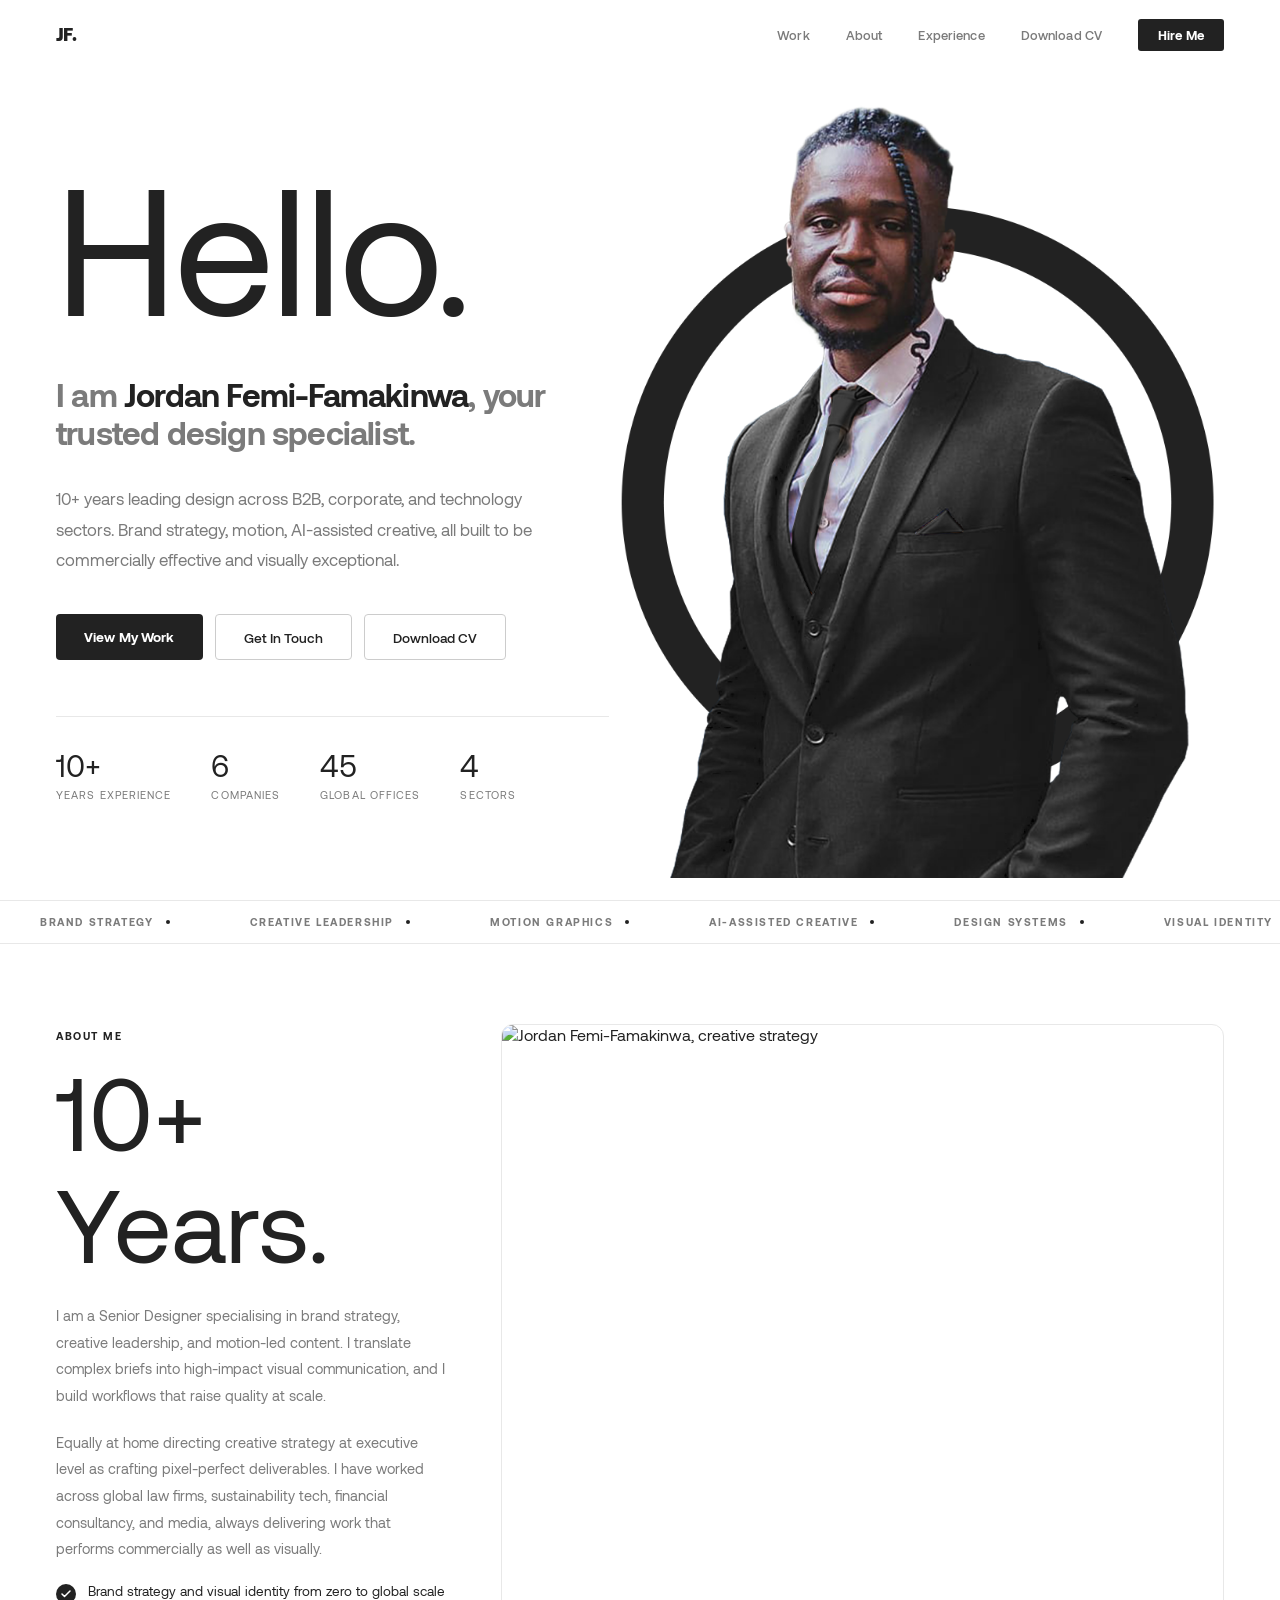
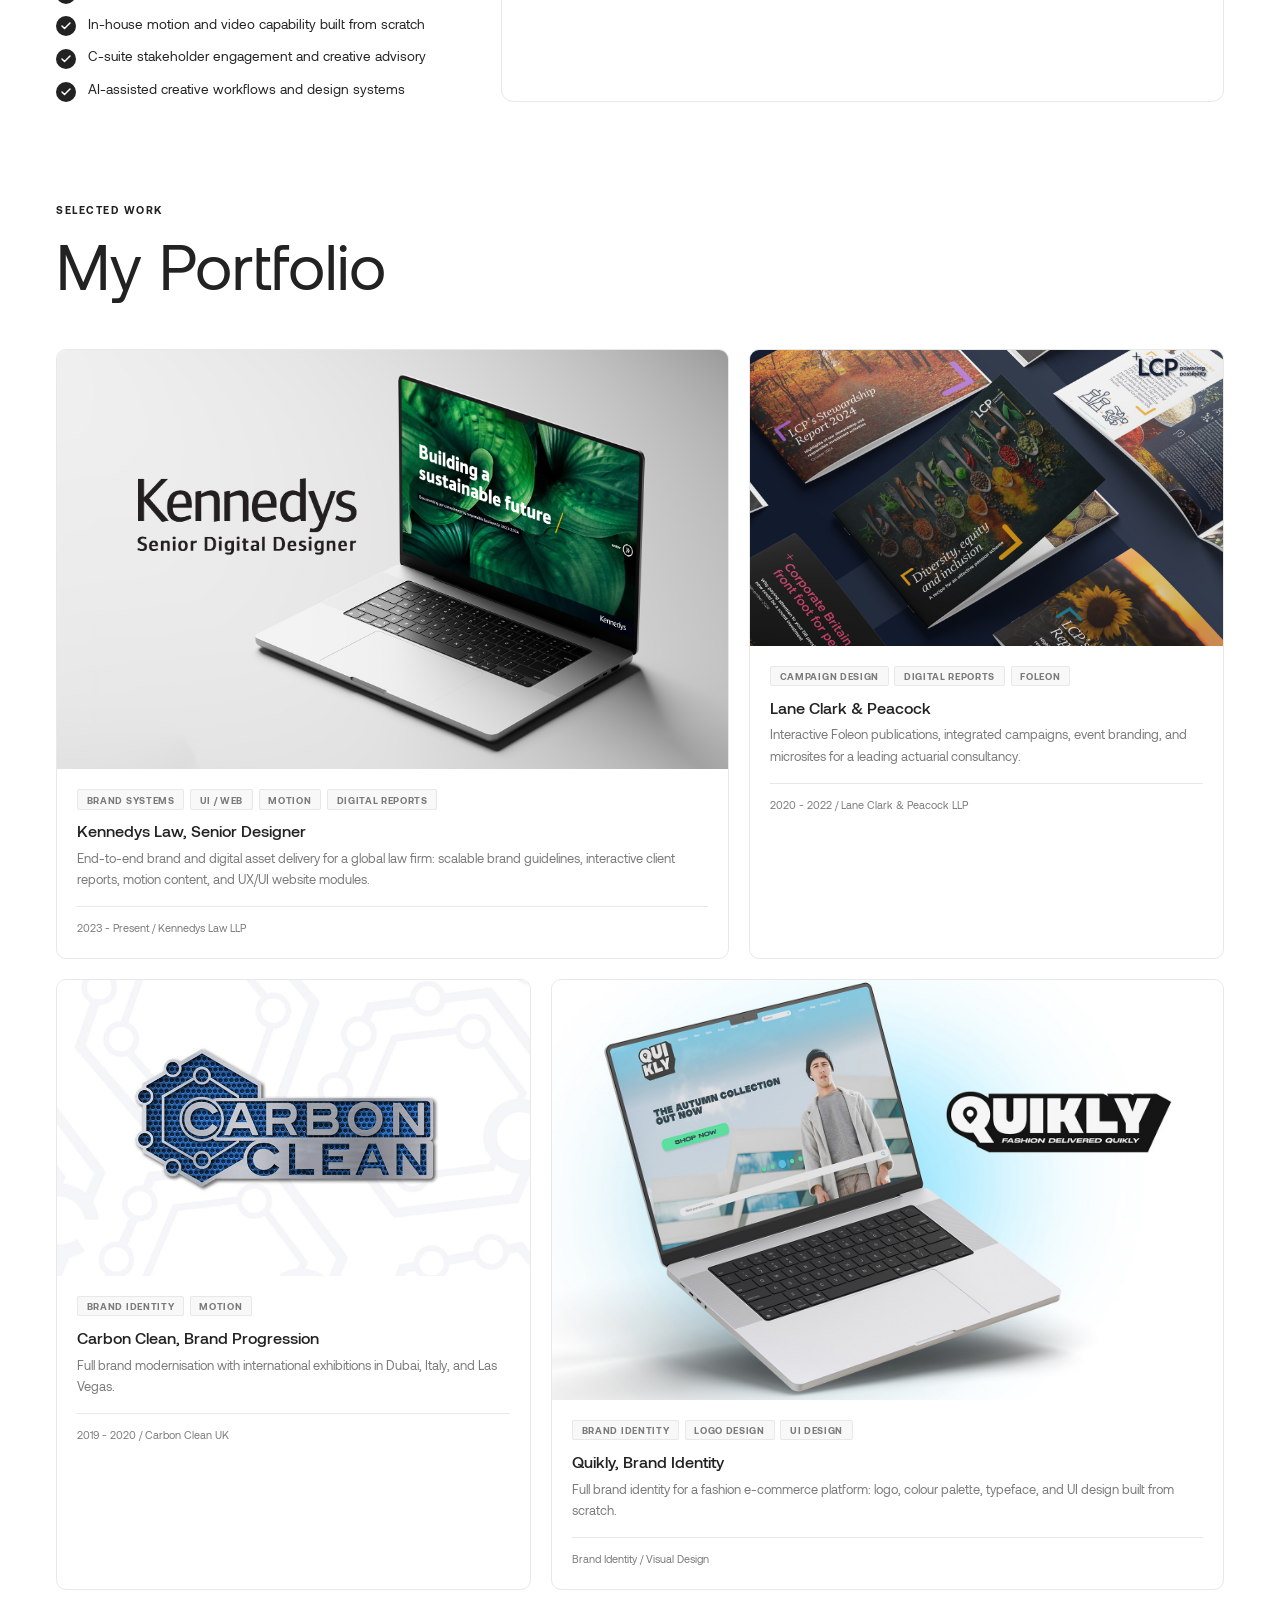
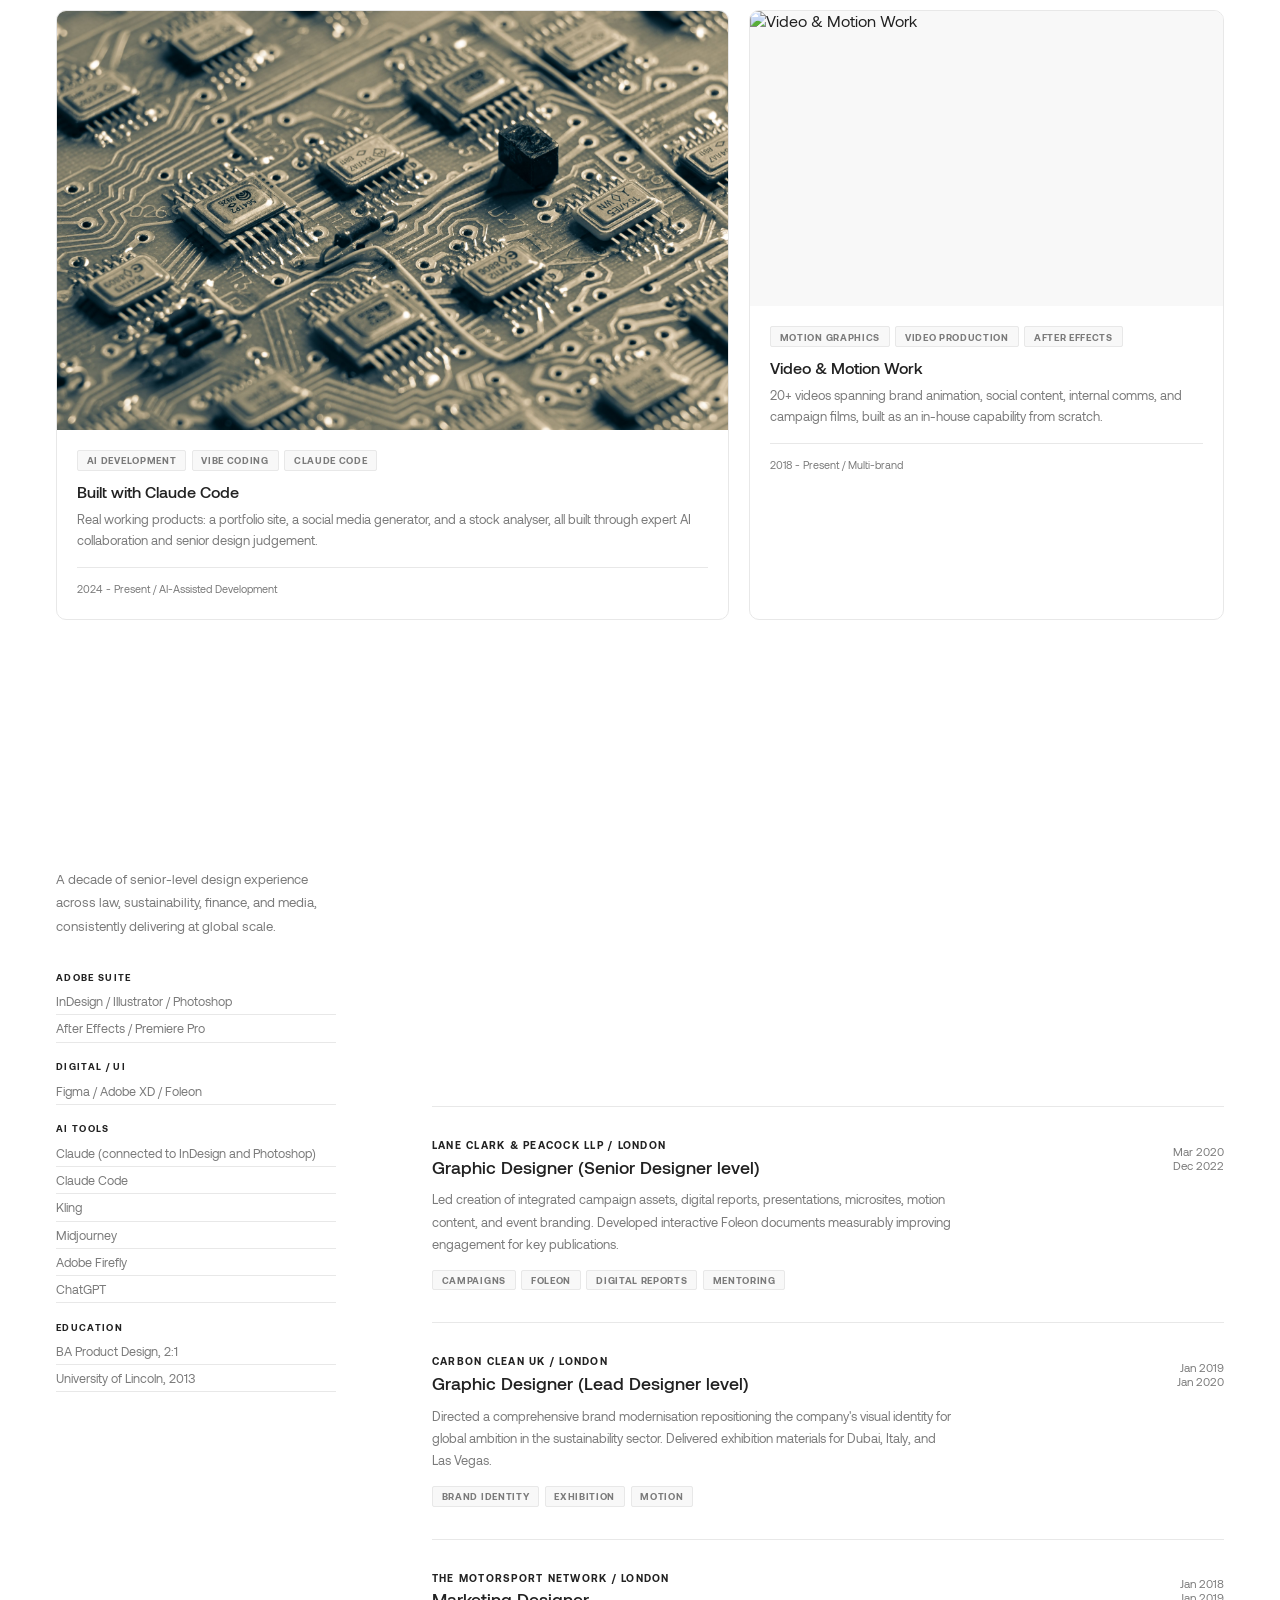
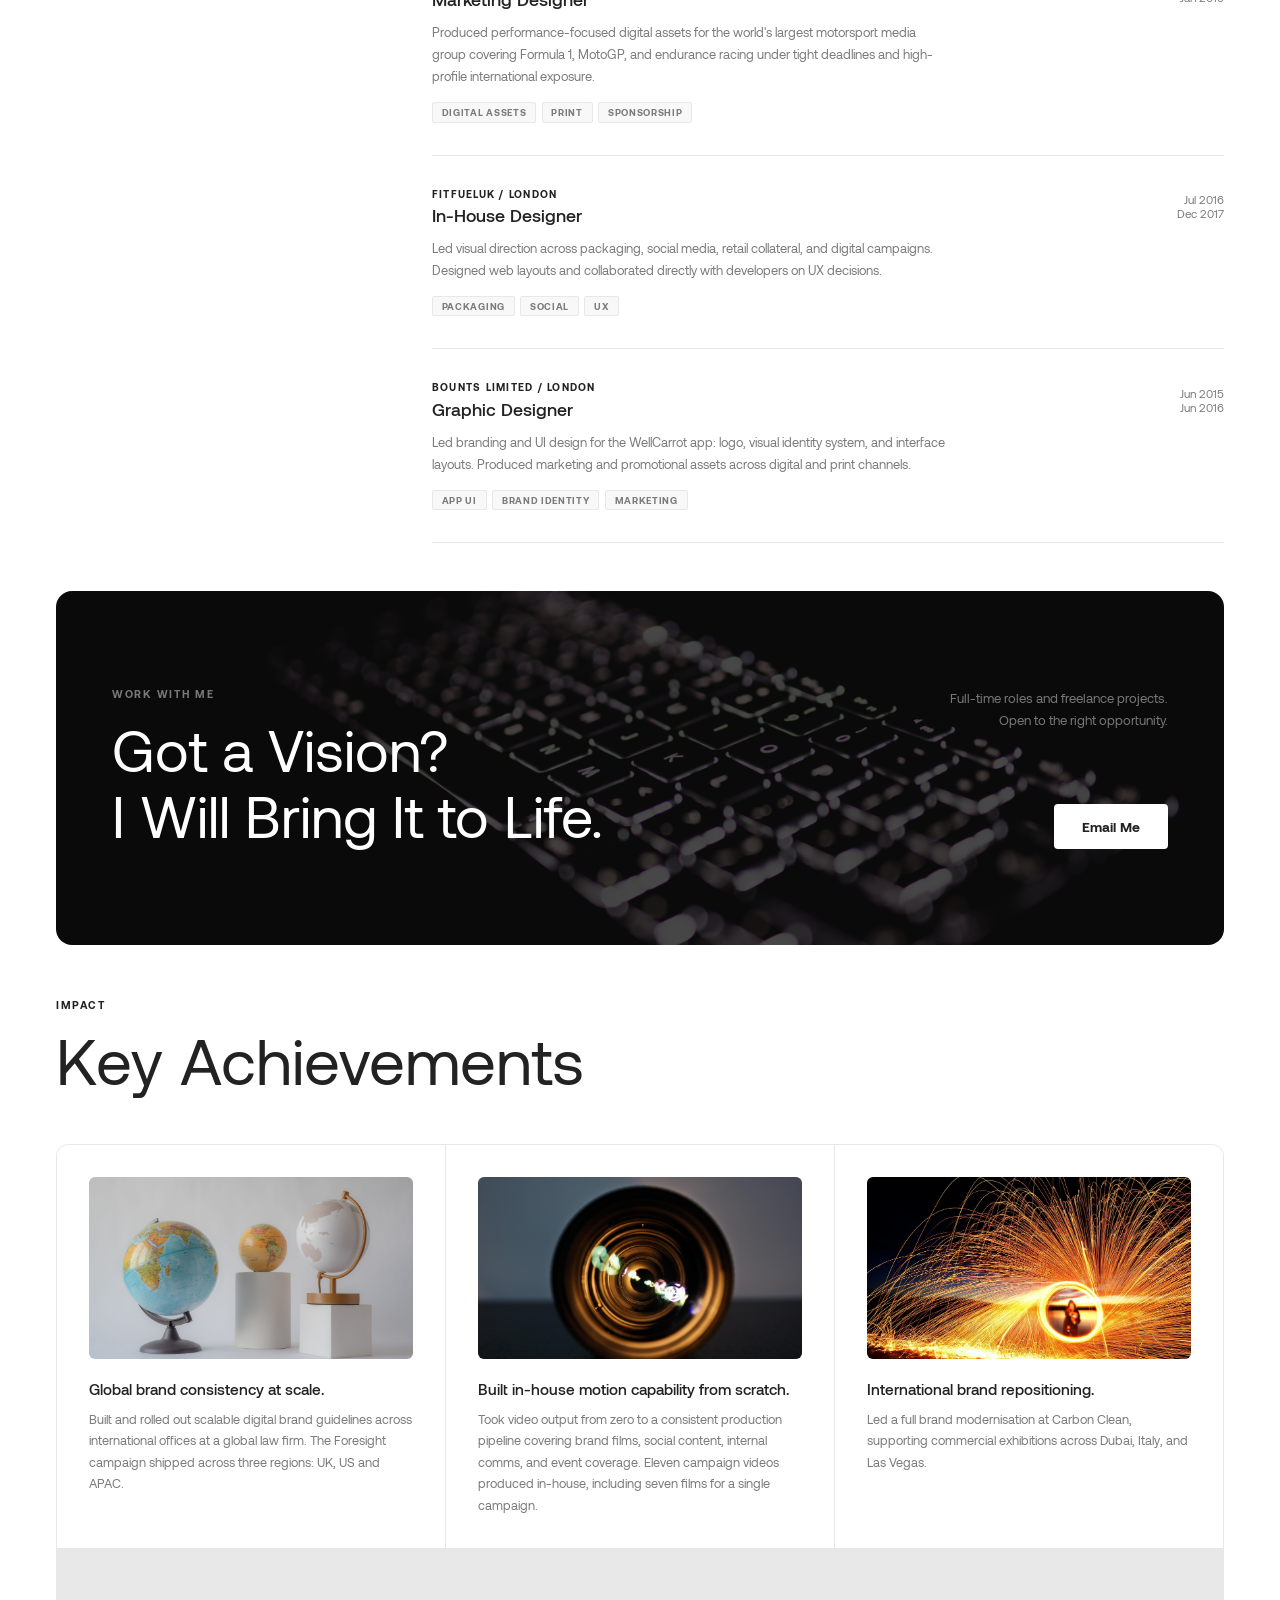
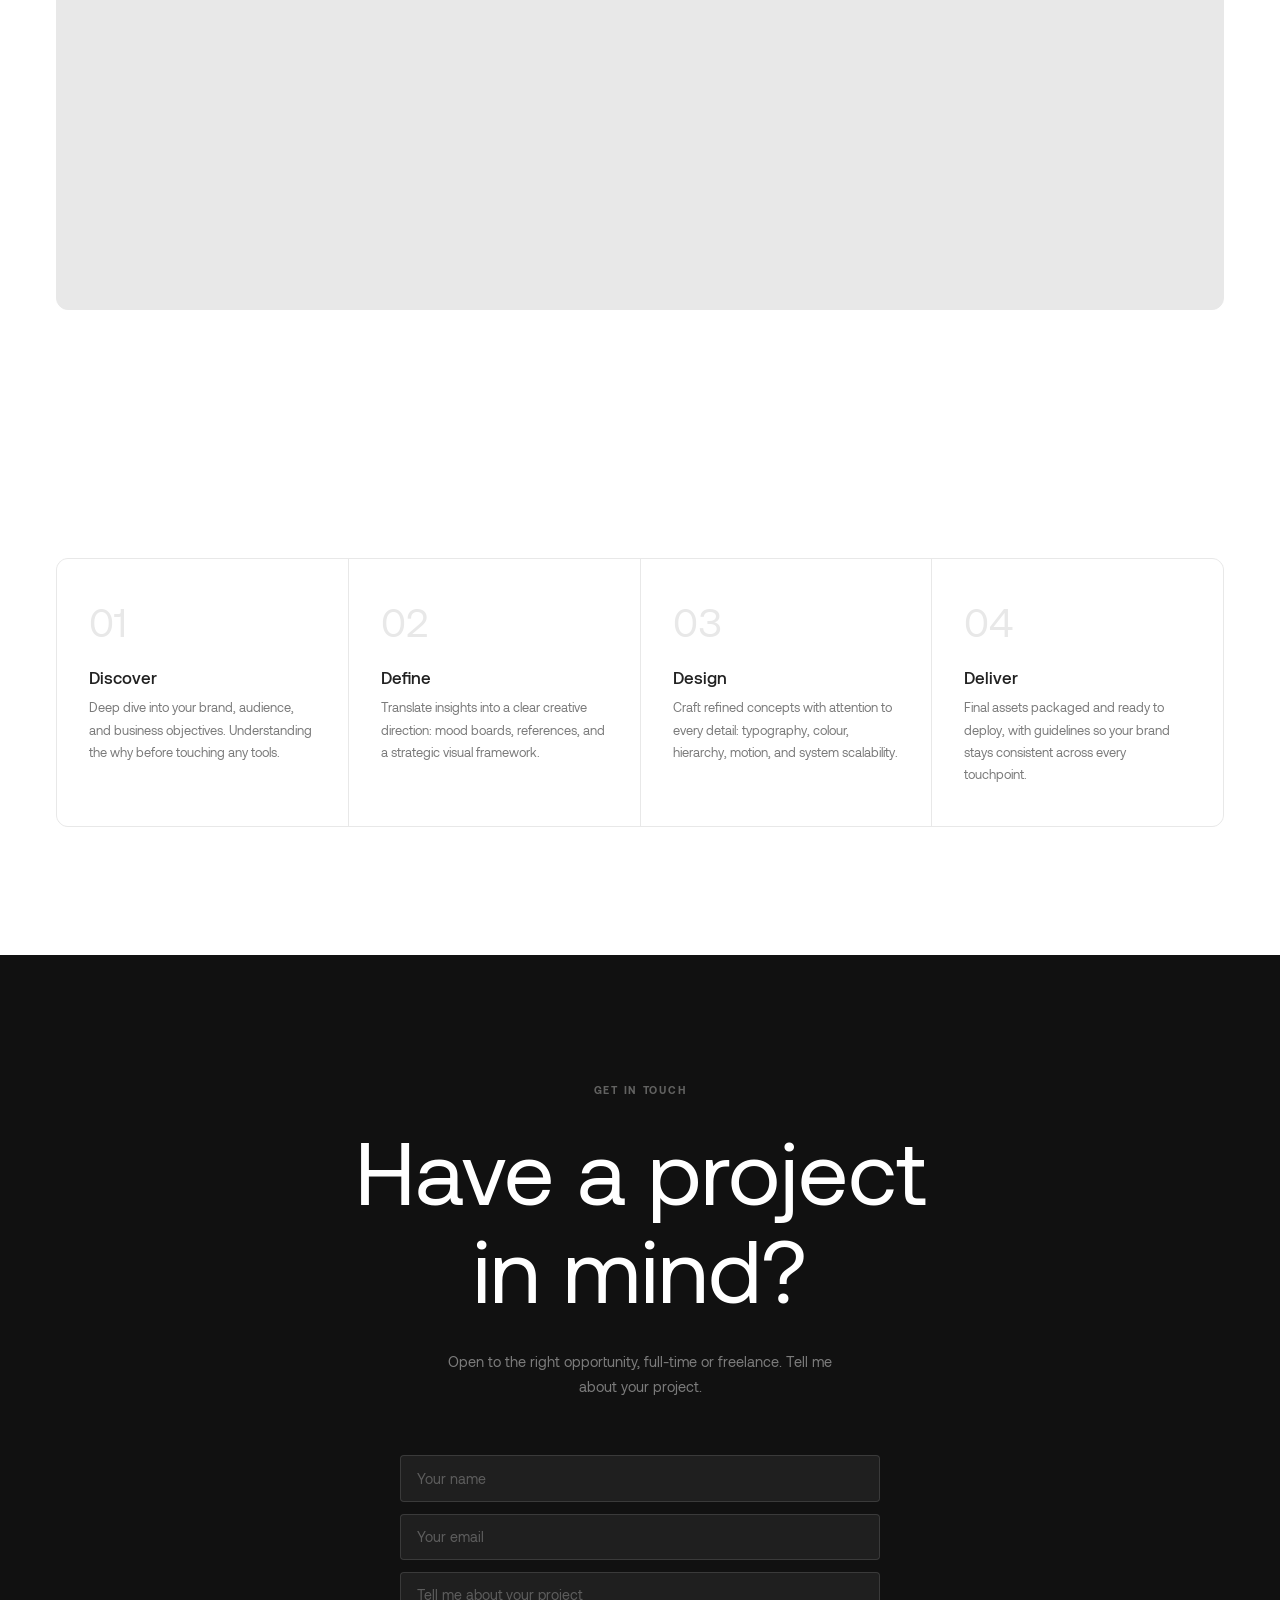
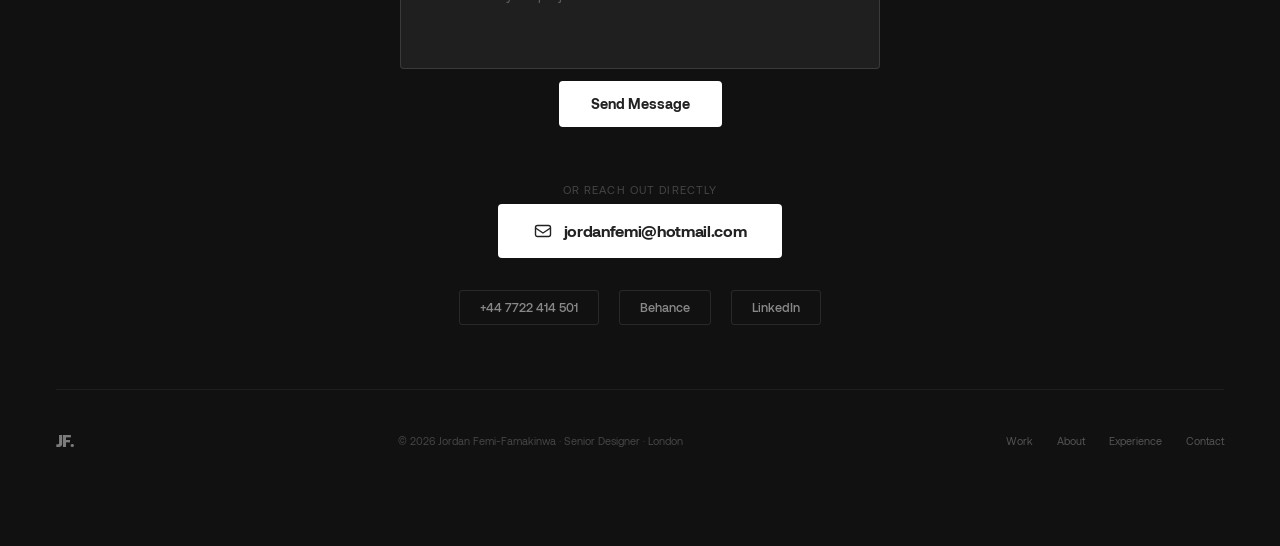
==== commit f0a5c574: "Change the fourth hero stat to "4 Sectors" Was "11 Campaign Videos". The four sectors come from the " ====
--- a/index.html
+++ b/index.html
@@ -623,8 +623,8 @@
           <div class="hero-stat-label">Global Offices</div>
         </div>
         <div>
-          <div class="hero-stat-num" data-count="11" data-suffix="">11</div>
-          <div class="hero-stat-label">Campaign Videos</div>
+          <div class="hero-stat-num" data-count="4" data-suffix="">4</div>
+          <div class="hero-stat-label">Sectors</div>
         </div>
       </div>
     </div>
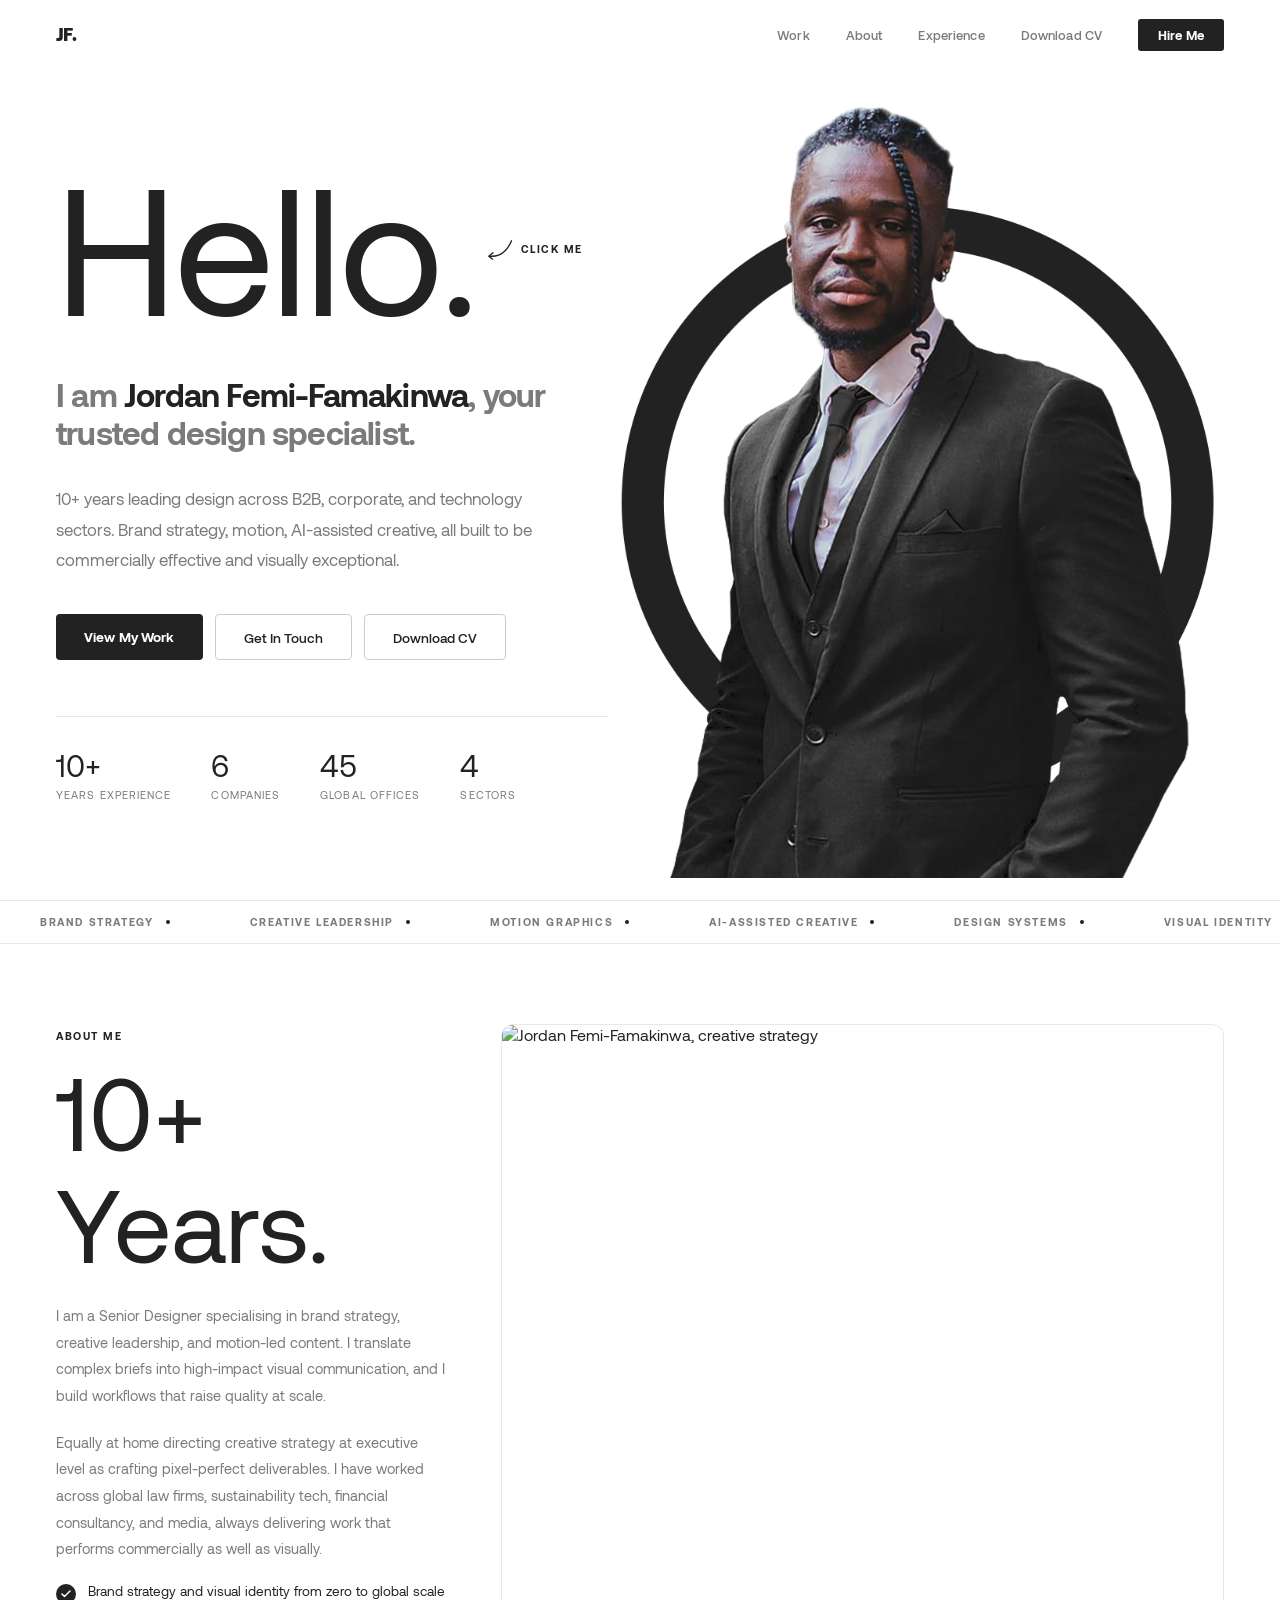
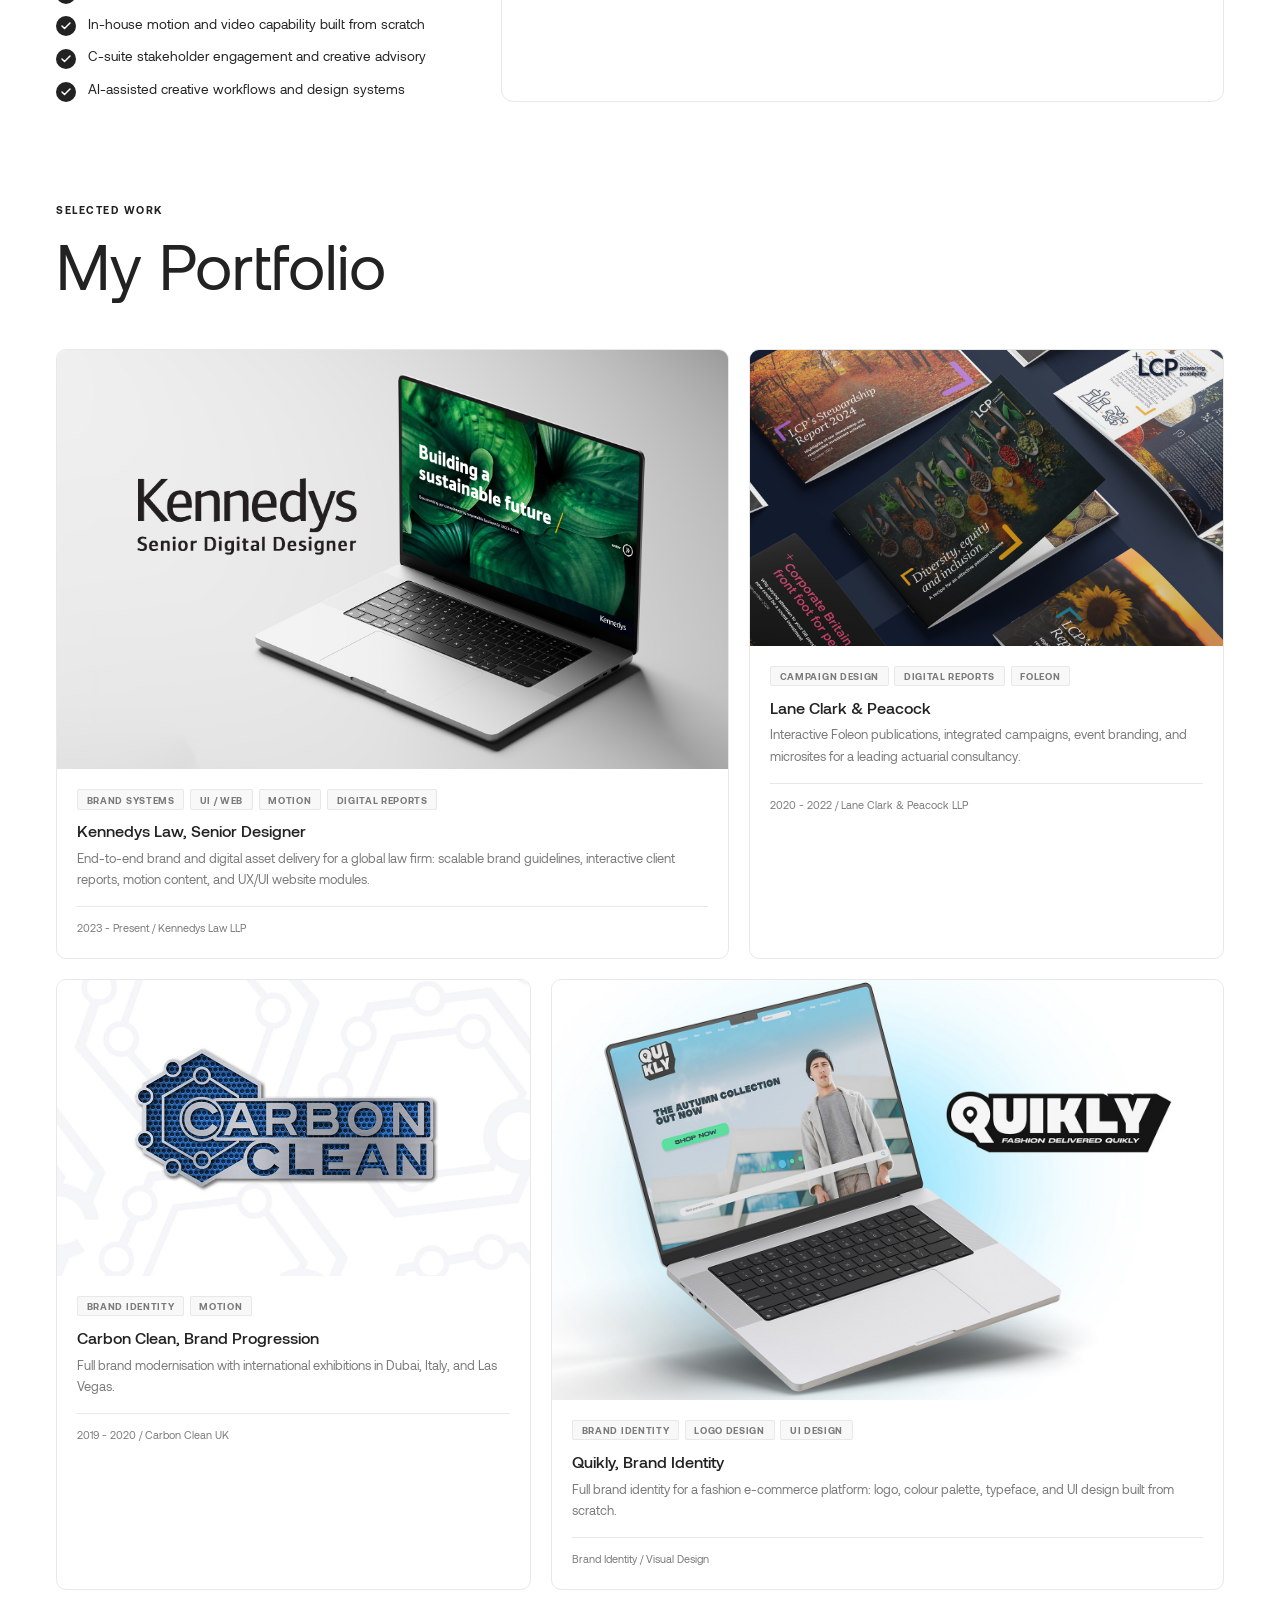
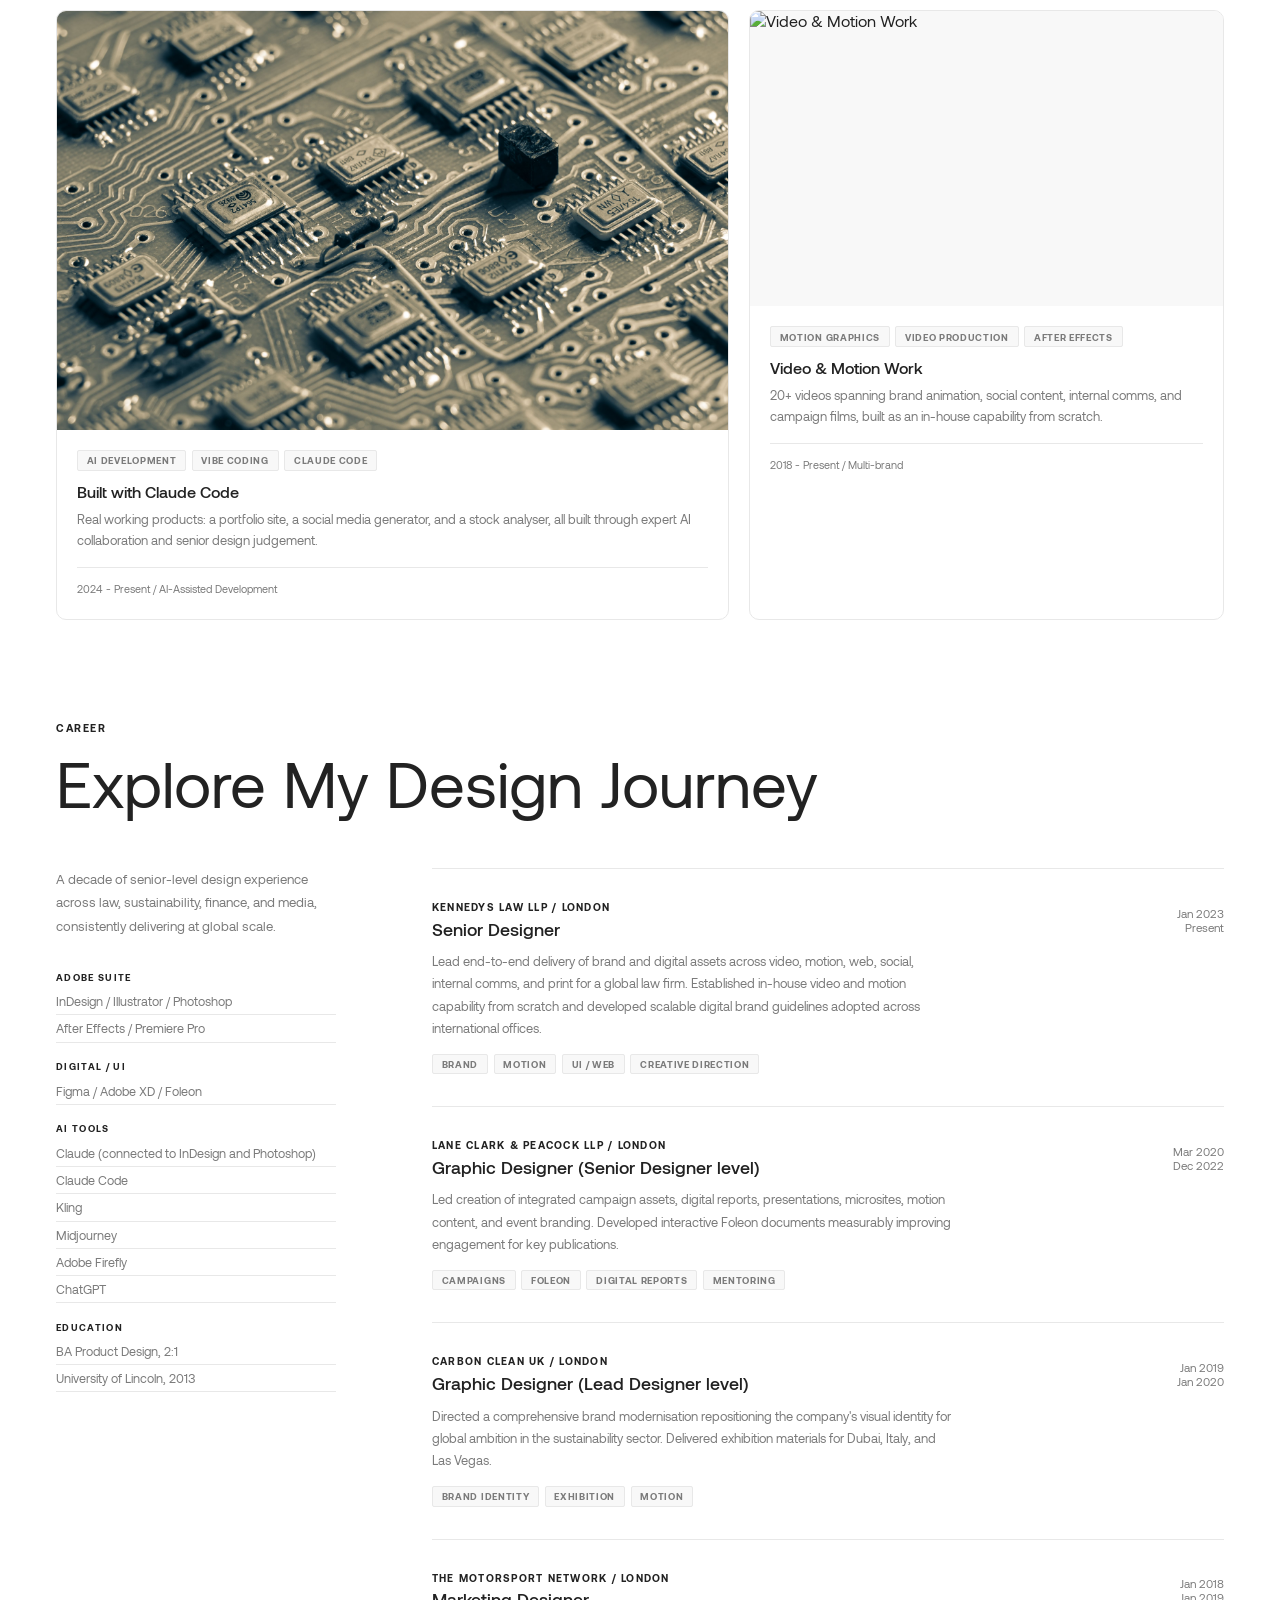
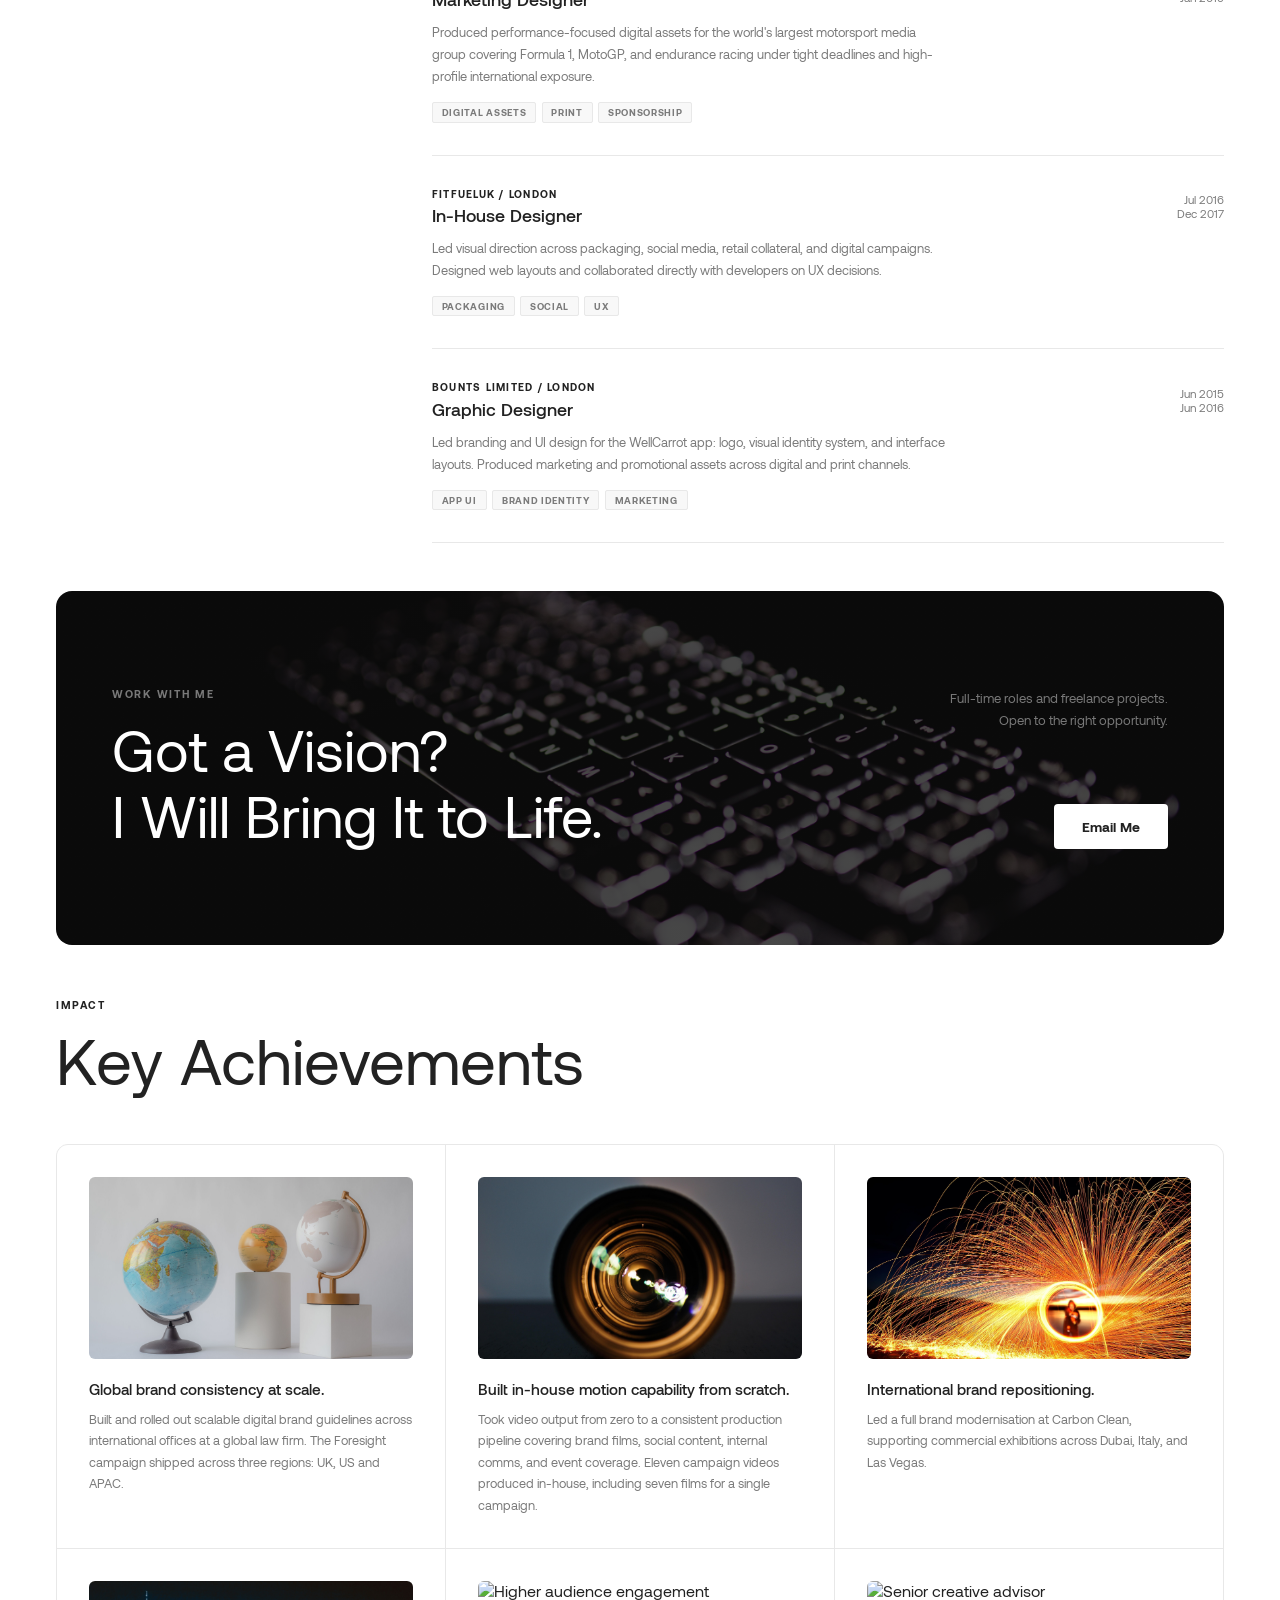
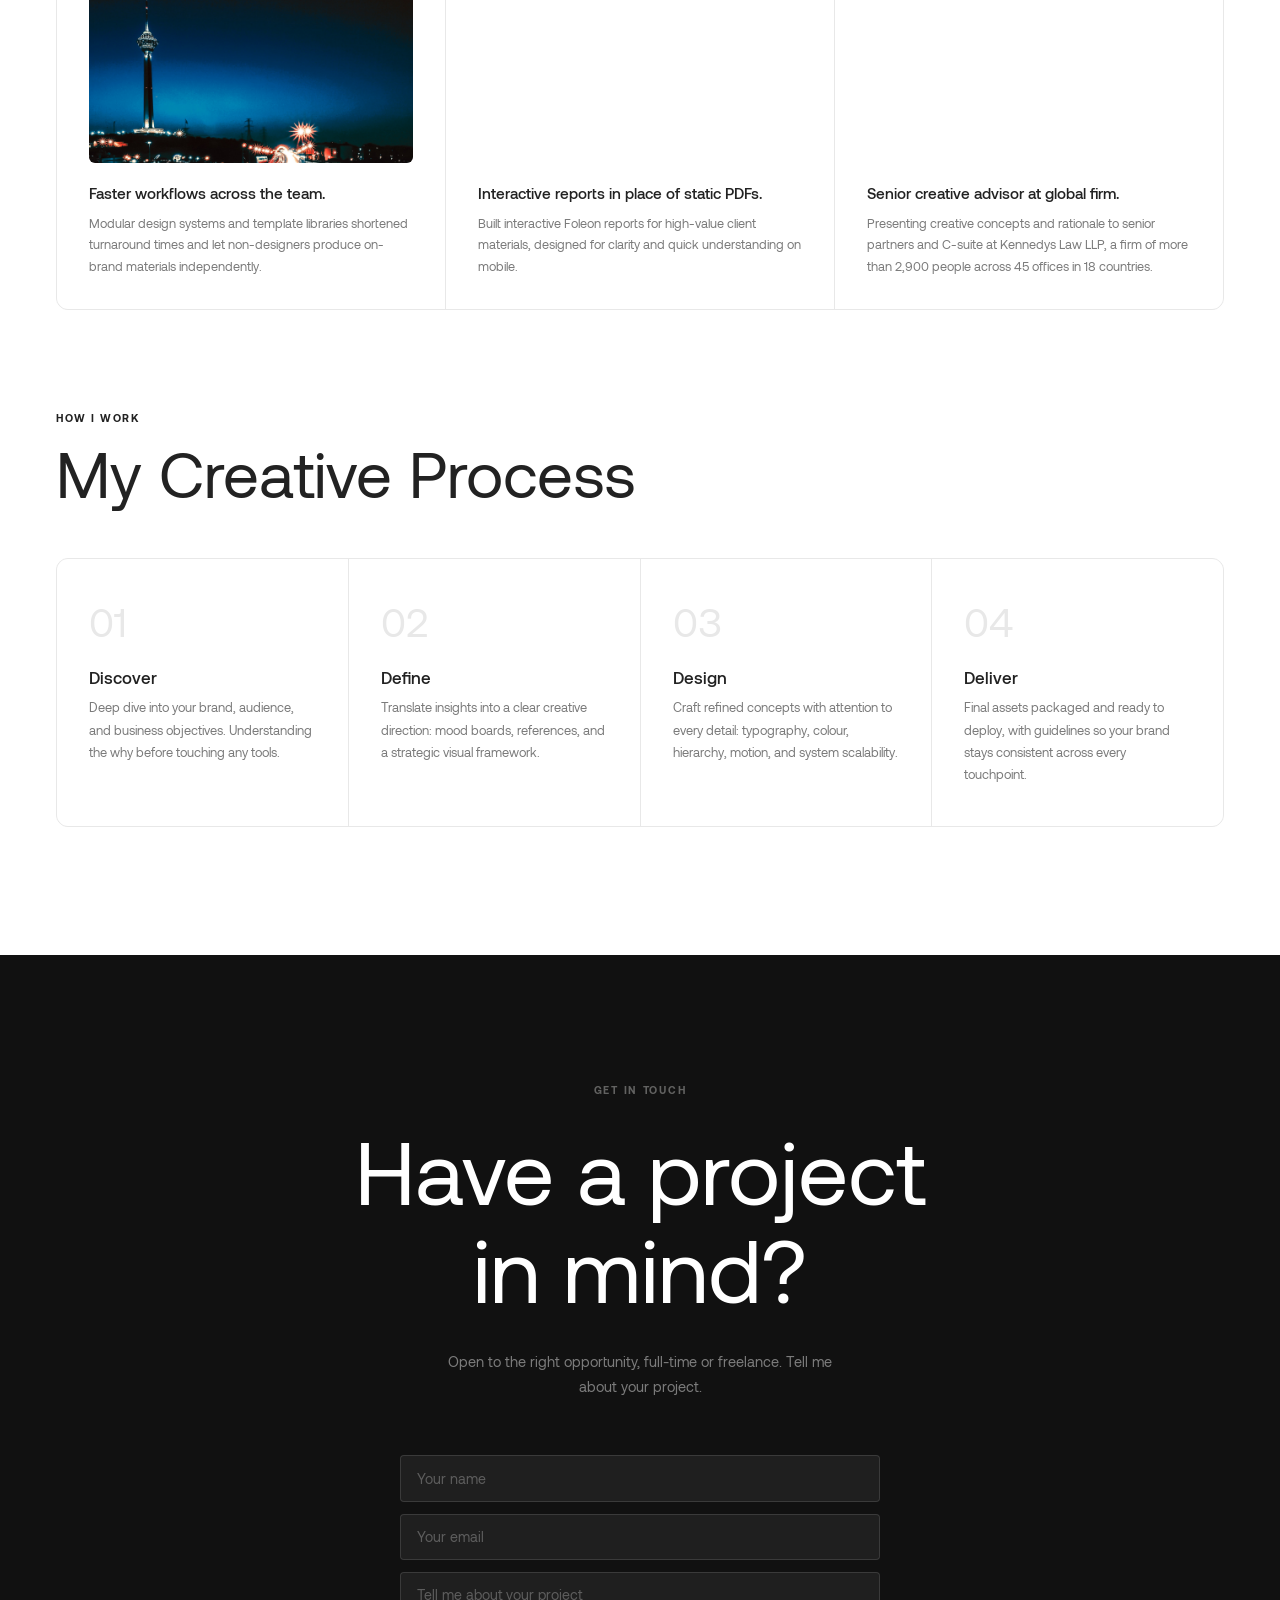
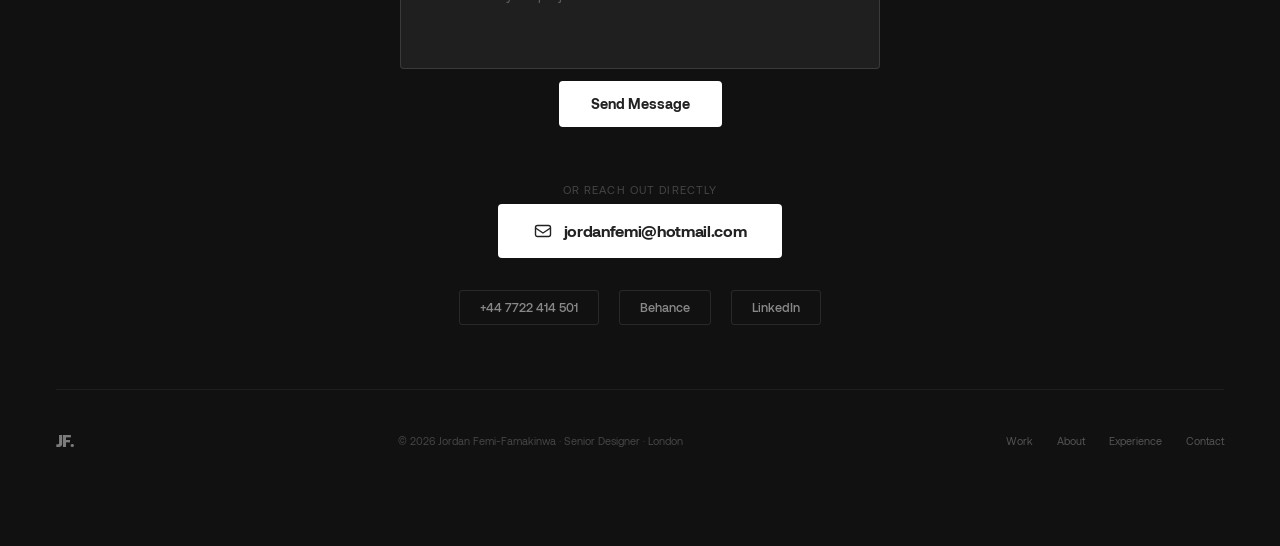
==== commit af2968ec: "Add the intro video to the hero, opened from the "Hello." dot The full stop in "Hello." is now a but" ====
--- a/index.html
+++ b/index.html
@@ -95,6 +95,88 @@
       color: var(--text); margin-bottom: 0.2em;
       opacity: 0; animation: up 0.7s cubic-bezier(0.16,1,0.3,1) 0.12s both;
     }
+    /* ── HERO INTRO VIDEO: clickable dot + cue ─────────── */
+    .hero-dot {
+      font: inherit; color: inherit; background: none; border: 0; padding: 0;
+      margin: 0; line-height: inherit; vertical-align: baseline;
+      position: relative; display: inline-block; cursor: pointer;
+      -webkit-tap-highlight-color: transparent;
+    }
+    .hero-dot::after {
+      content: ''; position: absolute; pointer-events: none;
+      left: 50.6%; top: 83.5%;
+      width: 0.3em; height: 0.3em; margin: -0.15em 0 0 -0.15em;
+      border: 2px solid var(--accent); border-radius: 50%;
+      opacity: 0; animation: dotRipple 2.6s cubic-bezier(0.16,1,0.3,1) infinite;
+    }
+    .hero-dot:hover, .hero-dot:focus-visible { transform: scale(1.06); }
+    .hero-dot:focus-visible { outline: 2px solid var(--accent); outline-offset: 6px; border-radius: 4px; }
+    @keyframes dotRipple {
+      0%   { transform: scale(0.4);  opacity: 0; }
+      22%  { opacity: 0.5; }
+      100% { transform: scale(1.5); opacity: 0; }
+    }
+
+    .hero-cue {
+      /* % of the dot's own box, so it tracks the heading at every size.
+         em would resolve against this element's small font-size, not the heading. */
+      position: absolute; left: 100%; margin-left: 0.5rem; top: 46%;
+      display: flex; align-items: center; gap: 0.4rem;
+      white-space: nowrap; cursor: pointer;
+      font-family: 'Aeonik', sans-serif;
+      font-size: 0.67rem; font-weight: 600; letter-spacing: 0.14em;
+      text-transform: uppercase; color: var(--accent);
+      opacity: 0; animation: cueIn 0.6s ease-out 1.6s forwards, cueFloat 3.4s ease-in-out 2.2s infinite;
+    }
+    .hero-cue svg { display: block; overflow: visible; }
+    /* text comes from CSS so the <h1> reads "Hello." to crawlers and on copy */
+    .hero-cue::after { content: 'Click me'; }
+    @keyframes cueIn   { from { opacity: 0; transform: translate(6px, -4px); } to { opacity: 1; transform: none; } }
+    @keyframes cueFloat{ 0%,100% { transform: none; } 50% { transform: translate(3px, -3px); } }
+
+    /* ── INTRO VIDEO LIGHTBOX ──────────────────────────── */
+    .video-lightbox {
+      position: fixed; inset: 0; z-index: 400;
+      display: flex; align-items: center; justify-content: center;
+      padding: 1.5rem;
+      background: rgba(17,17,17,0.9); backdrop-filter: blur(6px);
+      opacity: 0; transition: opacity 0.28s ease;
+    }
+    .video-lightbox[hidden] { display: none; }
+    .video-lightbox.open { opacity: 1; }
+    .video-lightbox-inner {
+      position: relative; width: min(1100px, 100%);
+      transform: scale(0.97); transition: transform 0.28s cubic-bezier(0.16,1,0.3,1);
+    }
+    .video-lightbox.open .video-lightbox-inner { transform: none; }
+    .video-lightbox video {
+      width: 100%; max-height: 82vh; aspect-ratio: 16 / 9;
+      display: block; background: #000; border-radius: 6px;
+      box-shadow: 0 30px 80px rgba(0,0,0,0.5);
+    }
+    .video-lightbox-close {
+      position: absolute; top: -3rem; right: 0;
+      width: 2.25rem; height: 2.25rem; padding: 0;
+      display: flex; align-items: center; justify-content: center;
+      background: none; border: 1px solid rgba(255,255,255,0.35); border-radius: 50%;
+      color: #fff; cursor: pointer; transition: background 0.2s, border-color 0.2s;
+    }
+    .video-lightbox-close:hover, .video-lightbox-close:focus-visible {
+      background: rgba(255,255,255,0.14); border-color: #fff;
+    }
+    .video-lightbox-close:focus-visible { outline: 2px solid #fff; outline-offset: 3px; }
+    .video-lightbox-hint {
+      position: absolute; top: -2.6rem; left: 0;
+      font-size: 0.65rem; font-weight: 600; letter-spacing: 0.14em;
+      text-transform: uppercase; color: rgba(255,255,255,0.45);
+    }
+    body.lightbox-open { overflow: hidden; }
+    @media (max-width: 700px) {
+      .video-lightbox { padding: 1rem; }
+      .video-lightbox-close { top: -2.9rem; width: 2rem; height: 2rem; }
+      .video-lightbox-hint { display: none; }
+    }
+
     .hero-name-line {
       font-family: 'Aeonik', sans-serif; font-size: clamp(1.2rem, 2.6vw, 2rem);
       font-weight: 600; letter-spacing: -0.025em; color: var(--muted);
@@ -534,6 +616,9 @@
       .hero-hello, .hero-name-line, .hero-desc, .hero-actions,
       .hero-stats, .hero-photo { opacity: 1; animation: none; }
       .marquee-track { animation: none; }
+      .hero-dot::after { animation: none; opacity: 0.4; transform: scale(1.5); }
+      .hero-cue { animation: none; opacity: 1; }
+      .video-lightbox, .video-lightbox-inner { transition: none; }
     }
 
     .stagger .fade-up:nth-child(1) { transition-delay: 0s; }
@@ -601,7 +686,7 @@
   <!-- HERO -->
   <section id="hero">
     <div class="hero-left">
-      <h1 class="hero-hello">Hello.</h1>
+      <h1 class="hero-hello">Hello<button type="button" class="hero-dot" id="introDot" aria-label="Play the intro video">.<span class="hero-cue" aria-hidden="true"><svg width="28" height="22" viewBox="0 0 34 26" fill="none"><path d="M31 3C31 3 26 16 16 20C11.5 21.8 7 22 4 21.6" stroke="#222222" stroke-width="1.6" stroke-linecap="round"/><path d="M8.5 17.5L3.4 21.7L8 25.4" stroke="#222222" stroke-width="1.6" stroke-linecap="round" stroke-linejoin="round"/></svg></span></button></h1>
       <p class="hero-name-line">I am <span>Jordan Femi-Famakinwa</span>, your trusted design specialist.</p>
       <p class="hero-desc">10+ years leading design across B2B, corporate, and technology sectors. Brand strategy, motion, AI-assisted creative, all built to be commercially effective and visually exceptional.</p>
       <div class="hero-actions">
@@ -980,6 +1065,20 @@
     </footer>
   </section>
 
+
+  <!-- INTRO VIDEO LIGHTBOX -->
+  <div class="video-lightbox" id="introLightbox" role="dialog" aria-modal="true" aria-label="Intro video" hidden>
+    <div class="video-lightbox-inner">
+      <div class="video-lightbox-hint">Press Esc to close</div>
+      <button type="button" class="video-lightbox-close" id="introClose" aria-label="Close video">
+        <svg width="14" height="14" viewBox="0 0 14 14" fill="none"><path d="M1 1L13 13M13 1L1 13" stroke="currentColor" stroke-width="1.6" stroke-linecap="round"/></svg>
+      </button>
+      <video id="introVideo" controls playsinline preload="none" poster="assets/thumbs/intro-video-poster.jpg">
+        <source src="assets/videos/intro-jordan-femi-famakinwa.mp4" type="video/mp4" />
+      </video>
+    </div>
+  </div>
+
   <script>
     // Hamburger menu
     const hamburger = document.getElementById('navHamburger');
@@ -1041,7 +1140,48 @@
         window.scrollTo({ top: document.getElementById('contact').offsetTop - nav.offsetHeight, behavior: 'smooth' });
       });
     });
+
+    /* Intro video lightbox */
+    (function () {
+      const dot   = document.getElementById('introDot');
+      const box   = document.getElementById('introLightbox');
+      const video = document.getElementById('introVideo');
+      const close = document.getElementById('introClose');
+      if (!dot || !box || !video || !close) return;
+
+      function openVideo() {
+        box.hidden = false;
+        document.body.classList.add('lightbox-open');
+        requestAnimationFrame(() => box.classList.add('open'));
+        video.currentTime = 0;
+        video.muted = false;
+        video.volume = 1;
+        // The click is a user gesture, so sound is allowed. If a browser still
+        // refuses, fall back to muted rather than not playing at all.
+        const p = video.play();
+        if (p && p.catch) p.catch(() => { video.muted = true; video.play().catch(() => {}); });
+        close.focus();
+      }
+
+      function closeVideo() {
+        video.pause();
+        box.classList.remove('open');
+        document.body.classList.remove('lightbox-open');
+        const done = () => { box.hidden = true; box.removeEventListener('transitionend', done); };
+        box.addEventListener('transitionend', done);
+        setTimeout(done, 350);
+        dot.focus();
+      }
+
+      dot.addEventListener('click', openVideo);
+      close.addEventListener('click', closeVideo);
+      box.addEventListener('click', e => { if (e.target === box) closeVideo(); });
+      document.addEventListener('keydown', e => {
+        if (e.key === 'Escape' && !box.hidden) closeVideo();
+      });
+    })();
   </script>
+
 </body>
 </html>
 
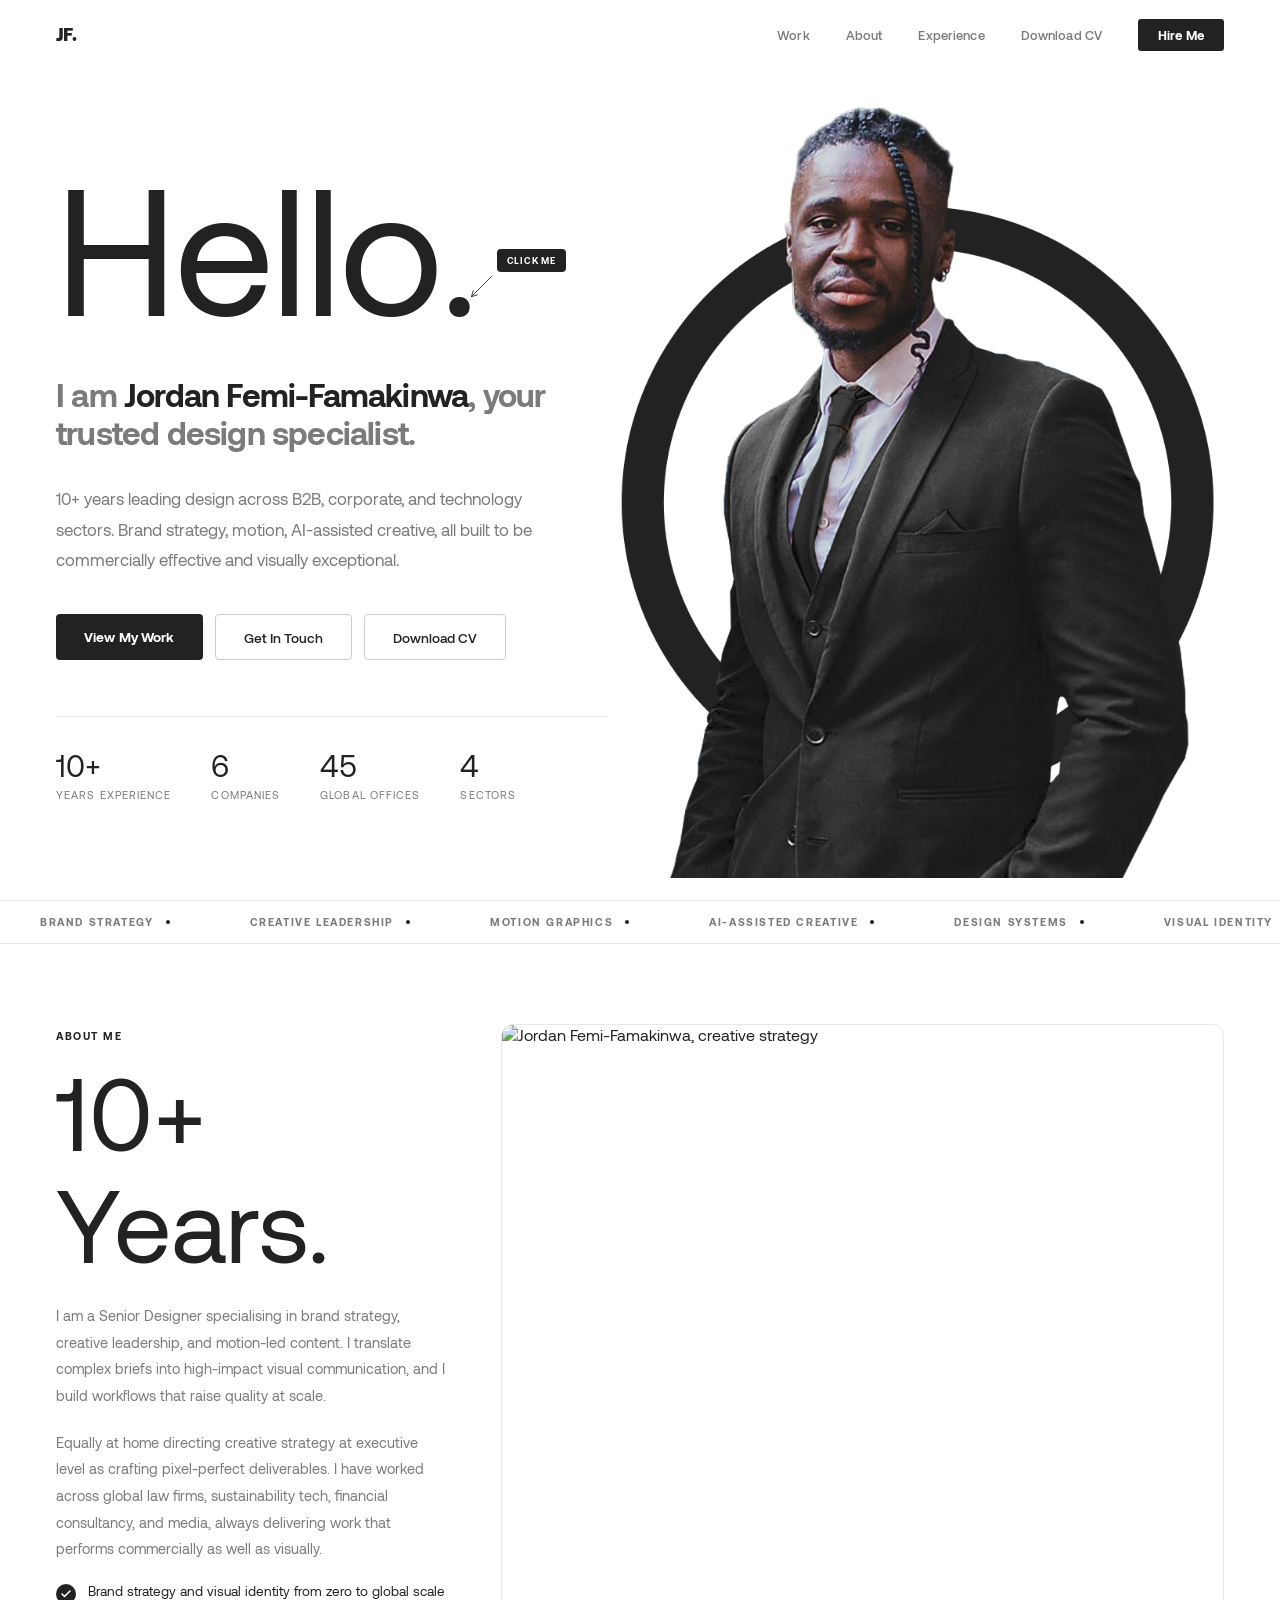
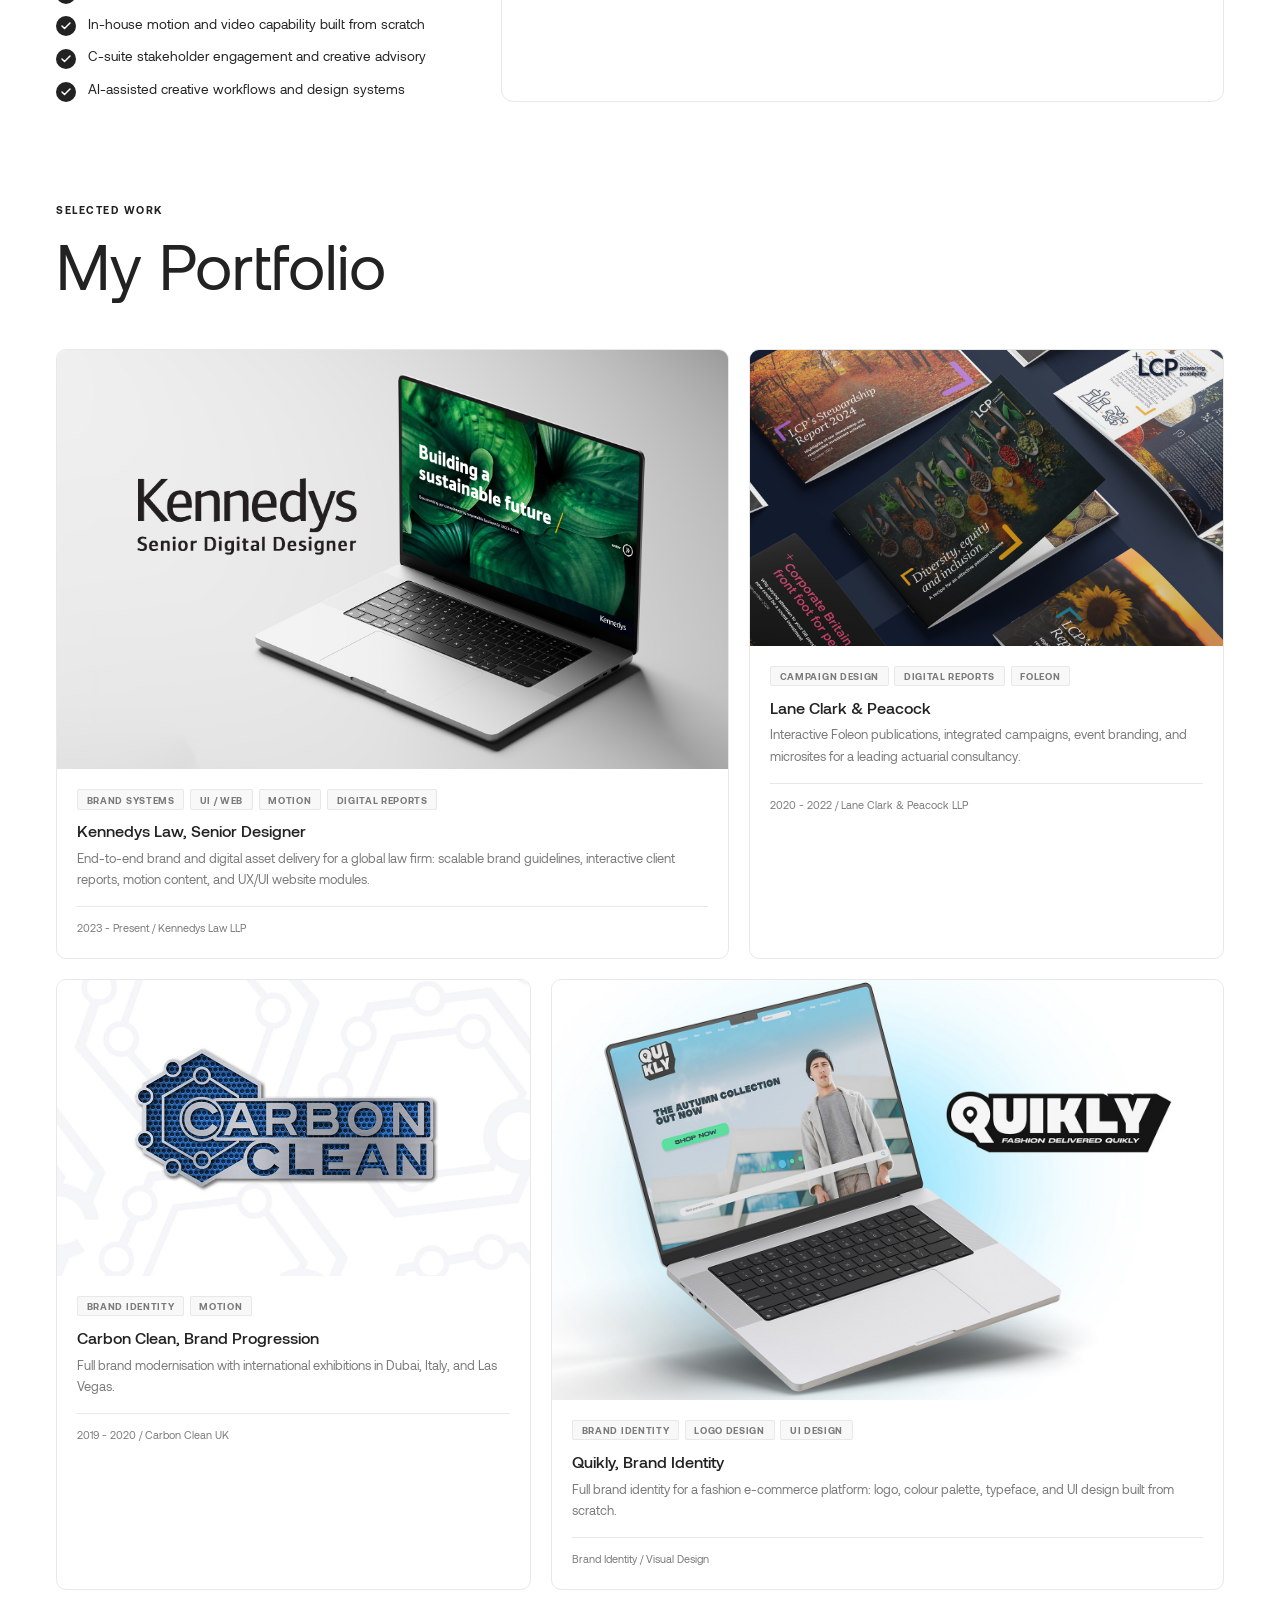
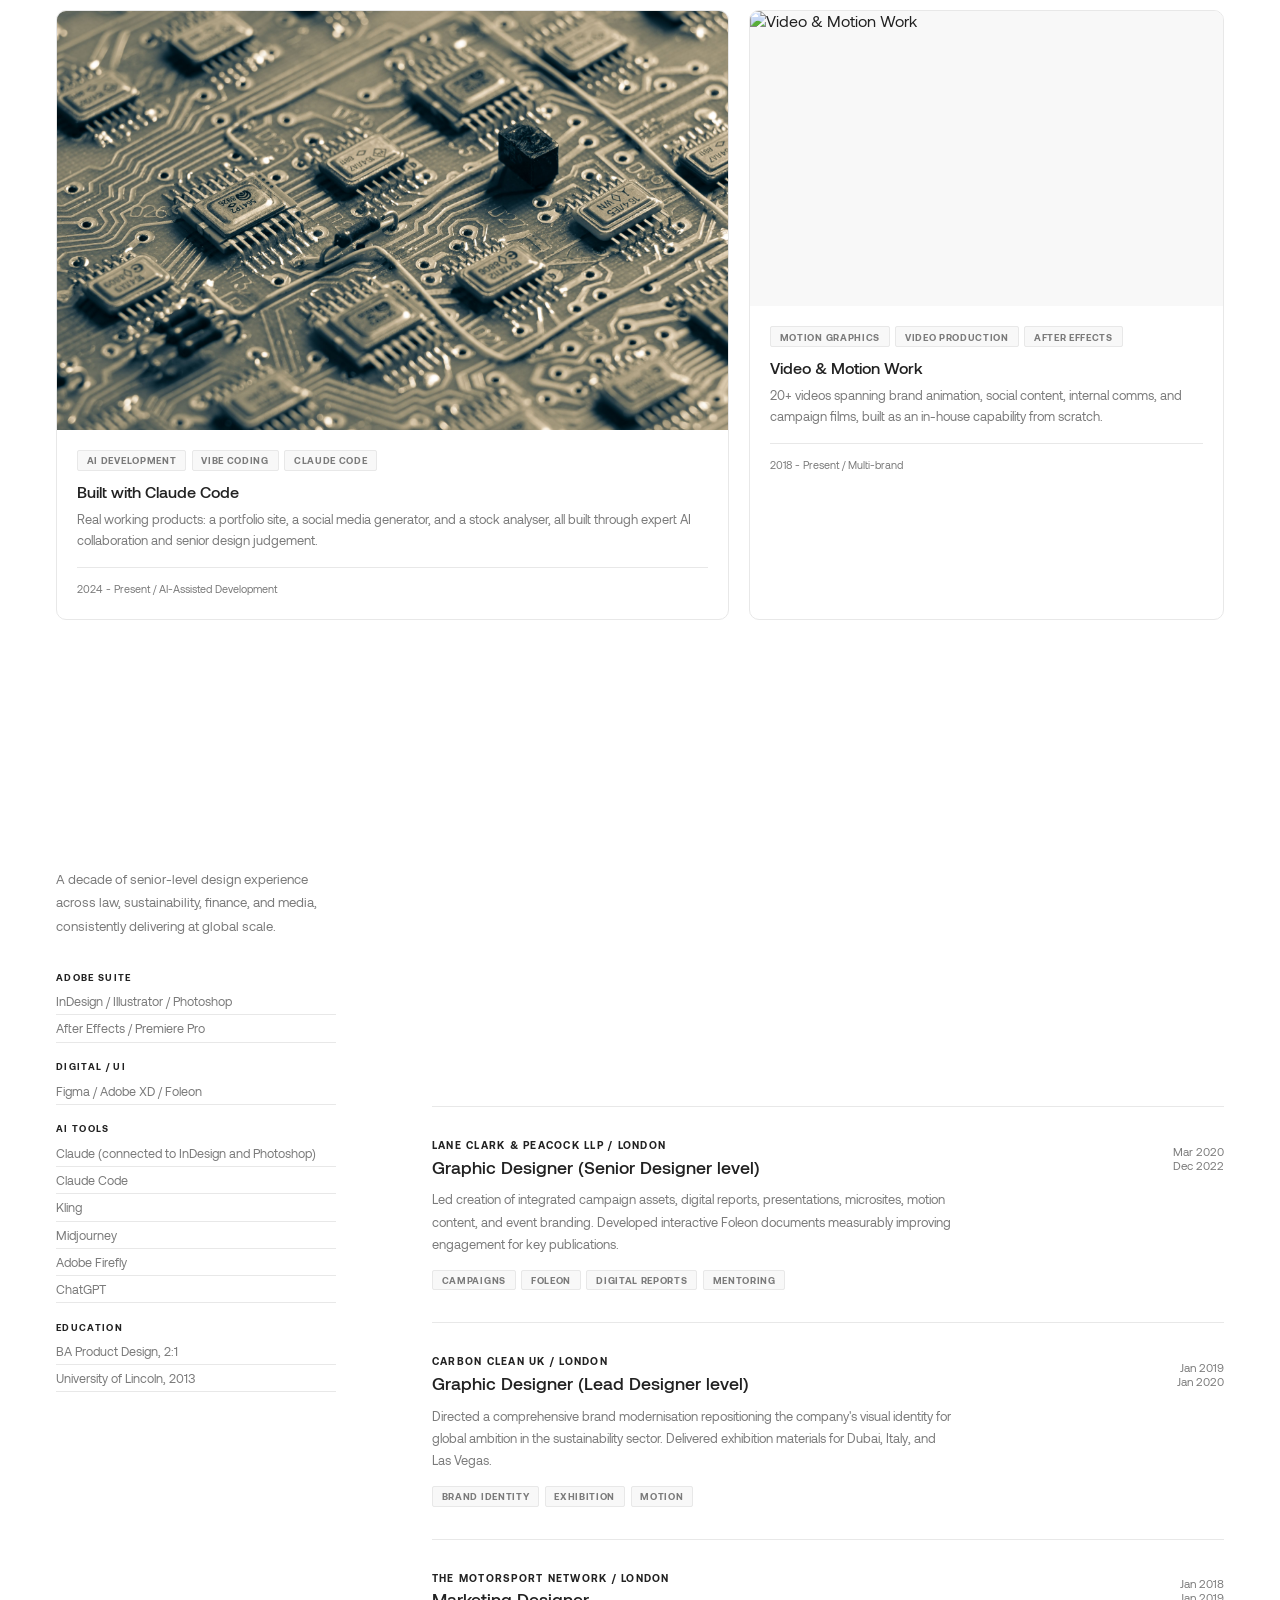
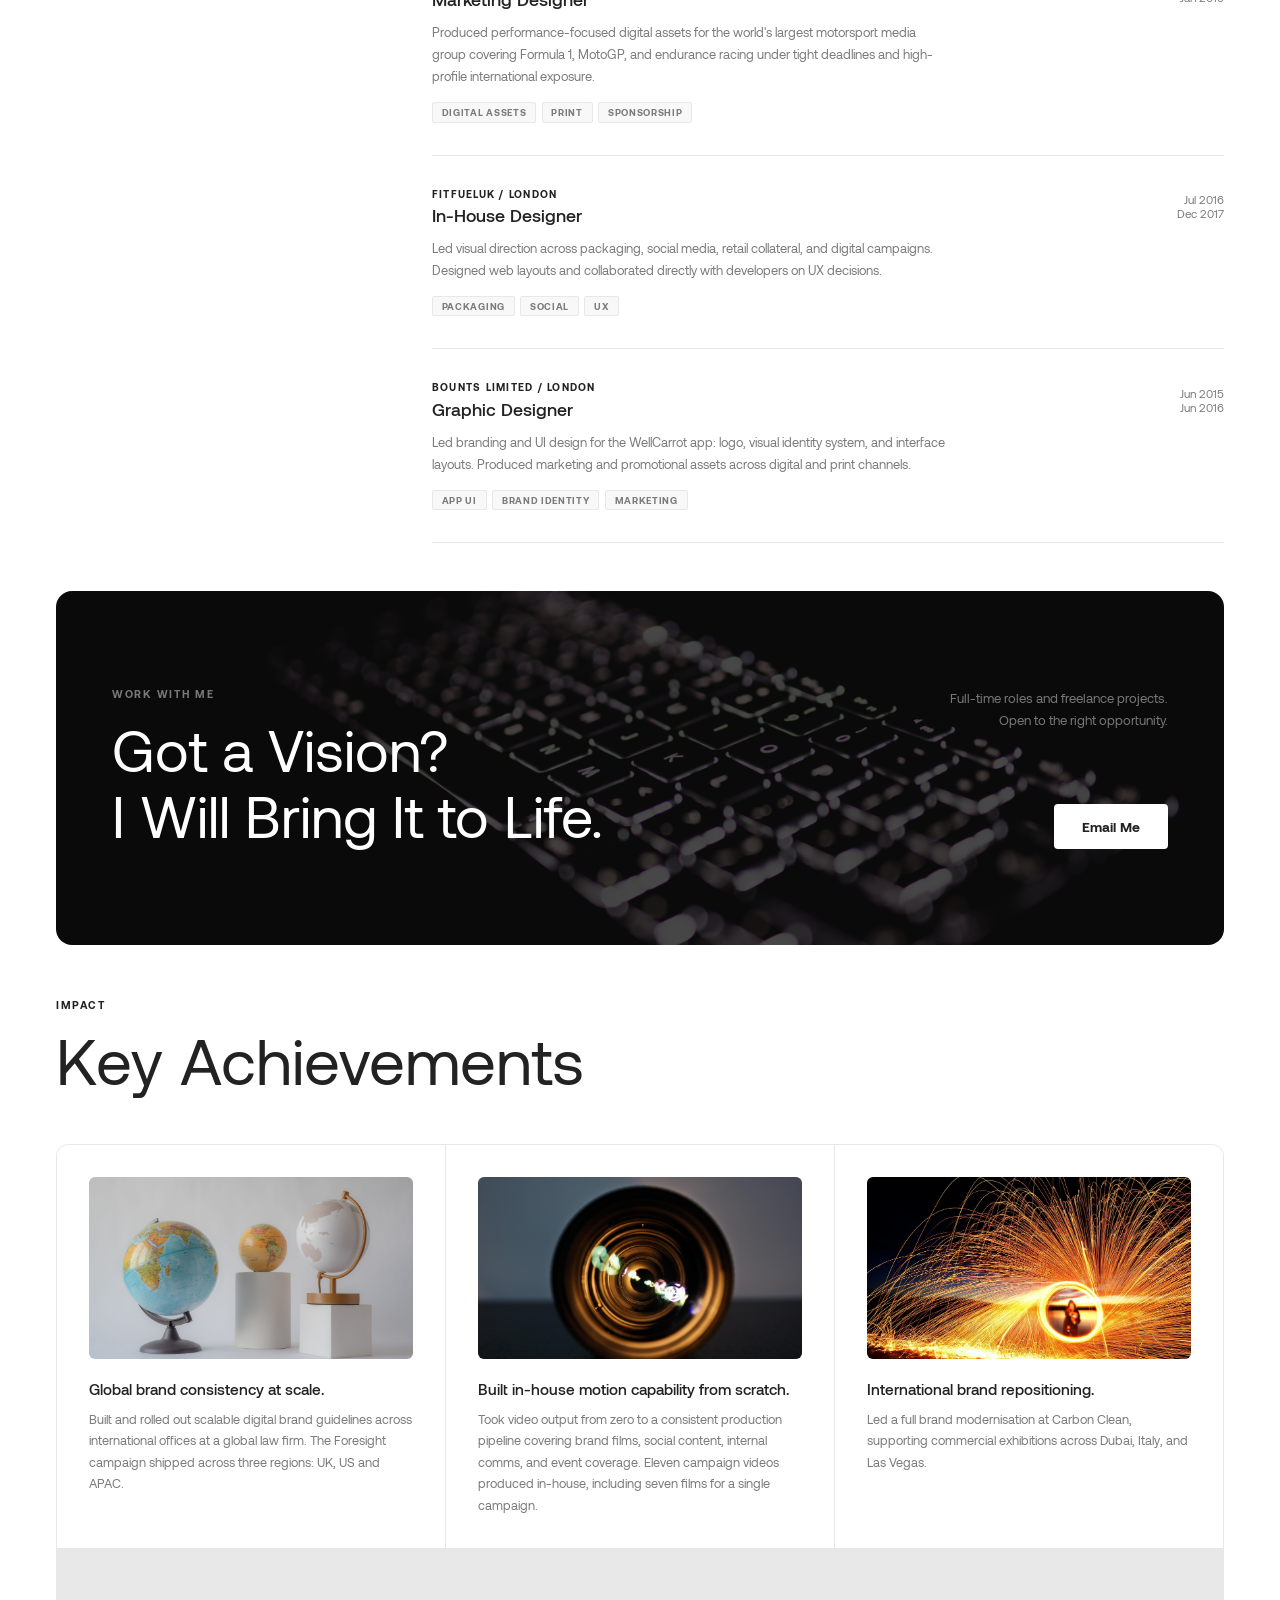
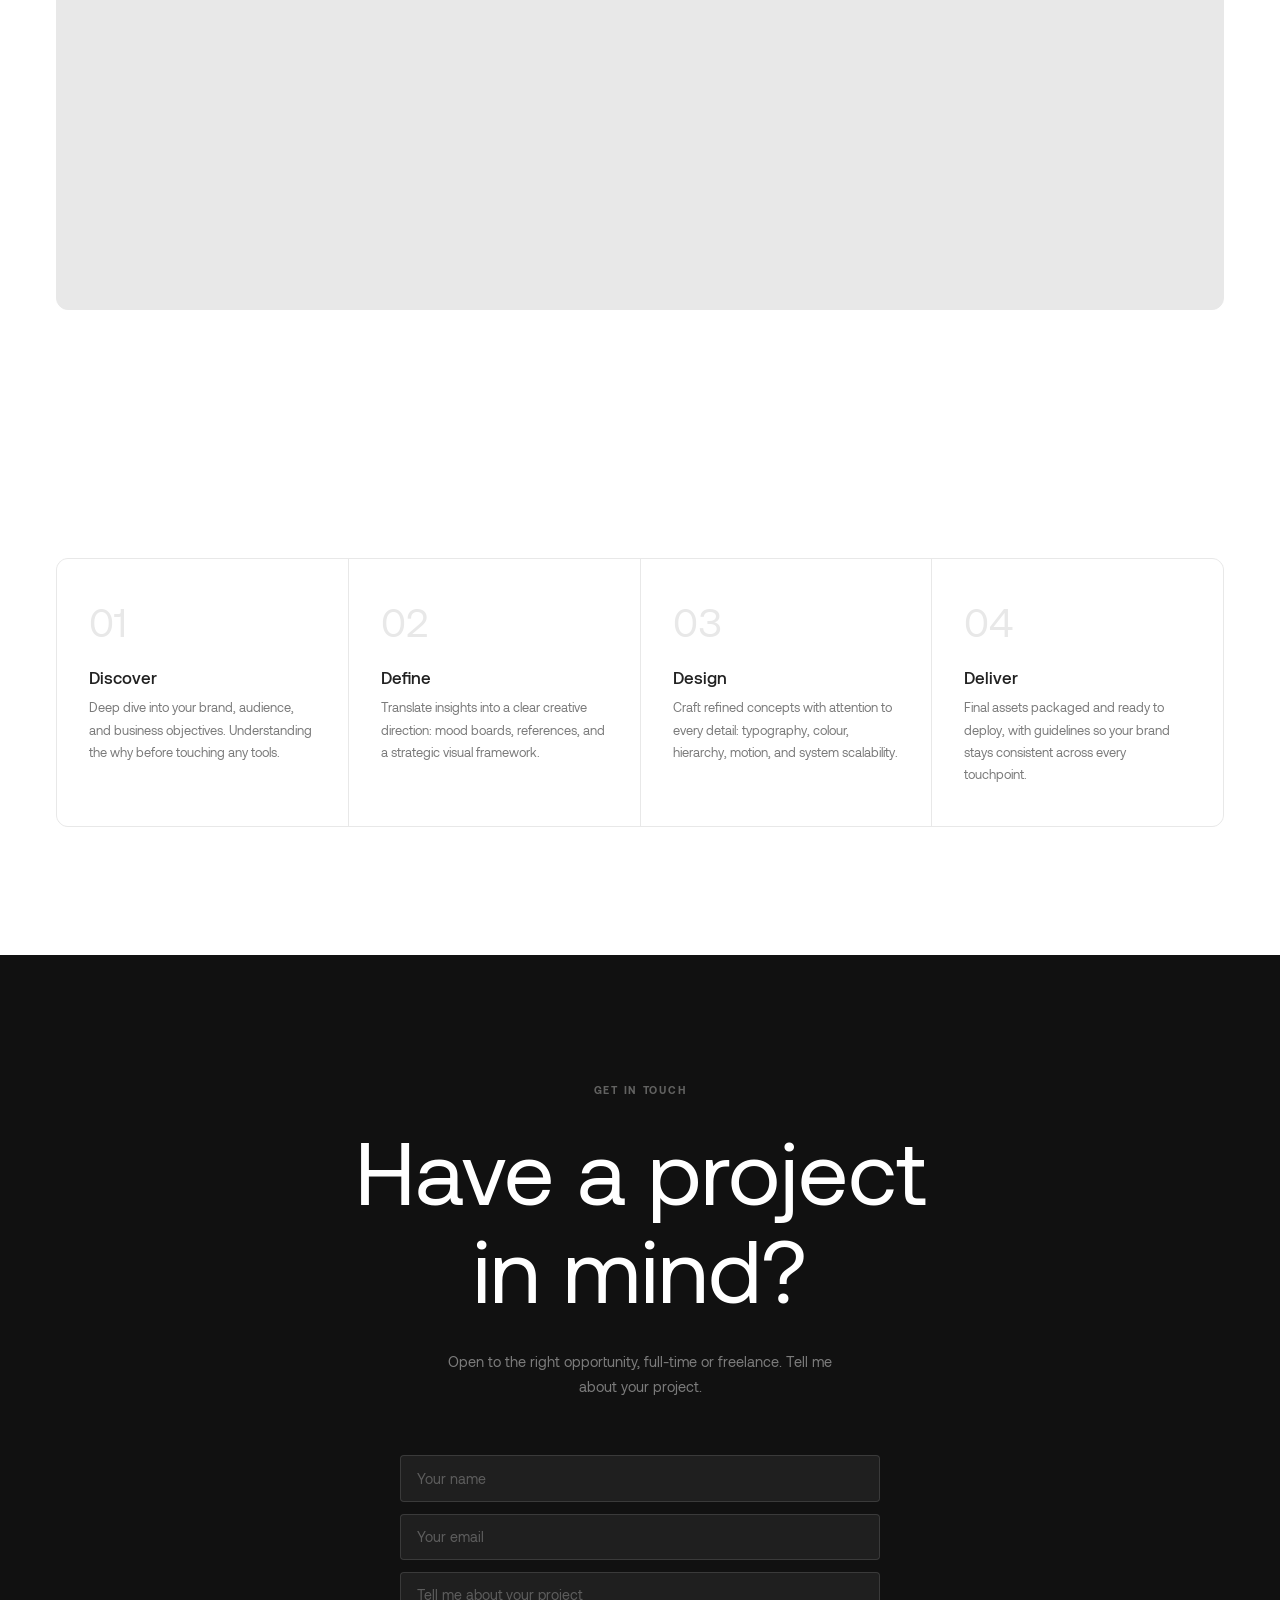
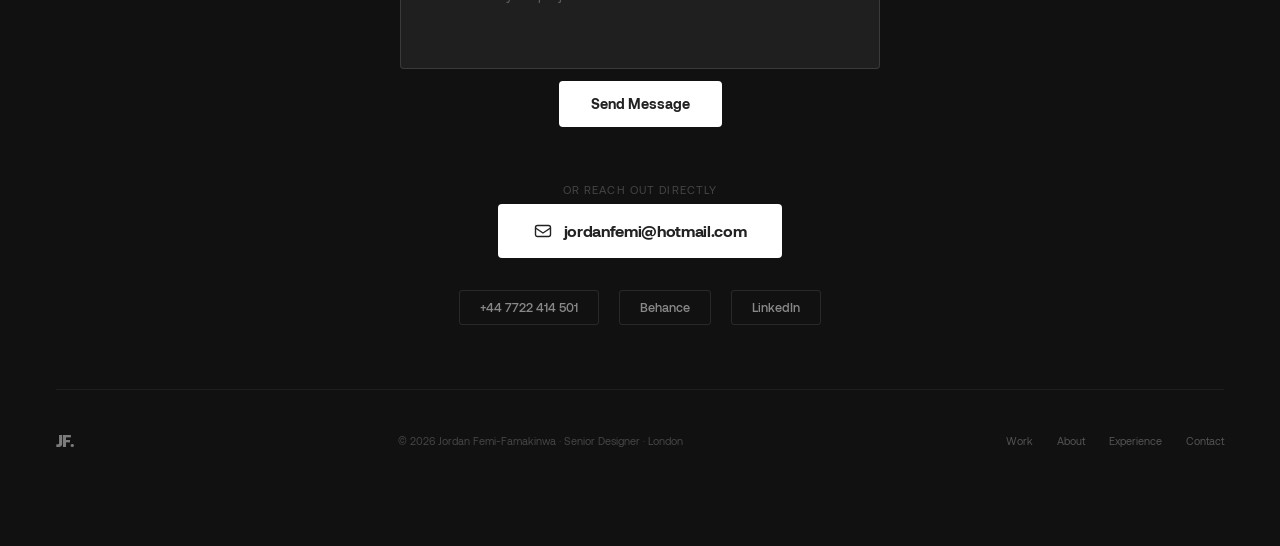
==== commit 0dbfc91b: "Make the hero cue a button and close the video when it ends Jordan picked the button over plain text" ====
--- a/index.html
+++ b/index.html
@@ -97,6 +97,9 @@
     }
     /* ── HERO INTRO VIDEO: clickable dot + cue ─────────── */
     .hero-dot {
+      /* 0.22 of the heading's own clamp, so the arrow tracks the dot at every width.
+         em cannot be used here: a custom property resolves em where it is used. */
+      --arrow: clamp(0.84rem, 1.96vw, 1.82rem);
       font: inherit; color: inherit; background: none; border: 0; padding: 0;
       margin: 0; line-height: inherit; vertical-align: baseline;
       position: relative; display: inline-block; cursor: pointer;
@@ -107,9 +110,9 @@
       left: 50.6%; top: 83.5%;
       width: 0.3em; height: 0.3em; margin: -0.15em 0 0 -0.15em;
       border: 2px solid var(--accent); border-radius: 50%;
-      opacity: 0; animation: dotRipple 2.6s cubic-bezier(0.16,1,0.3,1) infinite;
-    }
-    .hero-dot:hover, .hero-dot:focus-visible { transform: scale(1.06); }
+      opacity: 0; animation: dotRipple 2.6s cubic-bezier(0.16,1,0.3,1) 1.6s infinite;
+    }
+    .hero-dot:hover .hero-cue, .hero-dot:focus-visible .hero-cue { background: var(--acc-h); }
     .hero-dot:focus-visible { outline: 2px solid var(--accent); outline-offset: 6px; border-radius: 4px; }
     @keyframes dotRipple {
       0%   { transform: scale(0.4);  opacity: 0; }
@@ -118,21 +121,36 @@
     }
 
     .hero-cue {
-      /* % of the dot's own box, so it tracks the heading at every size.
-         em would resolve against this element's small font-size, not the heading. */
-      position: absolute; left: 100%; margin-left: 0.5rem; top: 46%;
-      display: flex; align-items: center; gap: 0.4rem;
+      /* positioned so the TEXT lands up-right of the dot; the arrow hangs off
+         its bottom-left corner. Percentages of the dot's own box, so it holds
+         at every heading size. */
+      position: absolute; left: 150.3%; bottom: 36%;
       white-space: nowrap; cursor: pointer;
       font-family: 'Aeonik', sans-serif;
       font-size: 0.67rem; font-weight: 600; letter-spacing: 0.14em;
-      text-transform: uppercase; color: var(--accent);
-      opacity: 0; animation: cueIn 0.6s ease-out 1.6s forwards, cueFloat 3.4s ease-in-out 2.2s infinite;
-    }
-    .hero-cue svg { display: block; overflow: visible; }
+      text-transform: uppercase;
+      /* styled as a button, matching .btn-primary. Padding scales off --arrow
+         so the pill keeps its proportions as the heading resizes. */
+      background: var(--accent); color: #fff; border-radius: 4px;
+      padding: calc(var(--arrow) * 0.26) calc(var(--arrow) * 0.46);
+      transition: background 0.2s;
+      opacity: 0;
+      animation: cueIn 0.6s ease-out 1.6s forwards,
+                 cueFloat 3.6s ease-in-out 2.2s infinite;
+    }
     /* text comes from CSS so the <h1> reads "Hello." to crawlers and on copy */
     .hero-cue::after { content: 'Click me'; }
-    @keyframes cueIn   { from { opacity: 0; transform: translate(6px, -4px); } to { opacity: 1; transform: none; } }
-    @keyframes cueFloat{ 0%,100% { transform: none; } 50% { transform: translate(3px, -3px); } }
+    .hero-cue svg {
+      display: block; overflow: visible;
+      width: var(--arrow); height: var(--arrow);
+      /* top-right of the arrow meets the bottom-left of the text, offset a
+         little so they breathe rather than touch */
+      position: absolute; right: 100%; top: 100%;
+      margin-right: calc(var(--arrow) * 0.14);
+      margin-top: calc(var(--arrow) * 0.14);
+    }
+    @keyframes cueIn    { from { opacity: 0; } to { opacity: 1; } }
+    @keyframes cueFloat { 0%,100% { transform: none; } 50% { transform: translate(2.5px, -2.5px); } }
 
     /* ── INTRO VIDEO LIGHTBOX ──────────────────────────── */
     .video-lightbox {
@@ -629,6 +647,13 @@
     .stagger .fade-up:nth-child(6) { transition-delay: 0.35s; }
 
     /* ── RESPONSIVE ────────────────────────────────────── */
+    /* the band where the photo sits closest to the heading */
+    @media (max-width: 1300px) {
+      .hero-cue {
+        font-size: 0.58rem; letter-spacing: 0.08em;
+        padding: calc(var(--arrow) * 0.26) calc(var(--arrow) * 0.4);
+      }
+    }
     @media (max-width: 1100px) {
       #hero { grid-template-columns: 1fr; }
       .hero-right { display: none; }
@@ -654,6 +679,7 @@
     }
     @media (max-width: 600px) {
       .hero-hello { font-size: 4.5rem; }
+      .hero-dot { --arrow: 0.63rem; }
       .process-grid { grid-template-columns: 1fr; }
       .contact-headline { font-size: 2.5rem; }
     }
@@ -686,7 +712,7 @@
   <!-- HERO -->
   <section id="hero">
     <div class="hero-left">
-      <h1 class="hero-hello">Hello<button type="button" class="hero-dot" id="introDot" aria-label="Play the intro video">.<span class="hero-cue" aria-hidden="true"><svg width="28" height="22" viewBox="0 0 34 26" fill="none"><path d="M31 3C31 3 26 16 16 20C11.5 21.8 7 22 4 21.6" stroke="#222222" stroke-width="1.6" stroke-linecap="round"/><path d="M8.5 17.5L3.4 21.7L8 25.4" stroke="#222222" stroke-width="1.6" stroke-linecap="round" stroke-linejoin="round"/></svg></span></button></h1>
+      <h1 class="hero-hello">Hello<button type="button" class="hero-dot" id="introDot" aria-label="Play the intro video">.<span class="hero-cue" aria-hidden="true"><svg viewBox="0 0 44 44" fill="none"><path d="M41 3 L6 38" stroke="#222222" stroke-width="1.5" stroke-linecap="round"/><path d="M16.5 34.8 L6 38 L9.2 27.5" stroke="#222222" stroke-width="1.5" stroke-linecap="round" stroke-linejoin="round"/></svg></span></button></h1>
       <p class="hero-name-line">I am <span>Jordan Femi-Famakinwa</span>, your trusted design specialist.</p>
       <p class="hero-desc">10+ years leading design across B2B, corporate, and technology sectors. Brand strategy, motion, AI-assisted creative, all built to be commercially effective and visually exceptional.</p>
       <div class="hero-actions">
@@ -1173,6 +1199,9 @@
         dot.focus();
       }
 
+      // let the last frame land, then hand the page back
+      video.addEventListener('ended', () => setTimeout(closeVideo, 400));
+
       dot.addEventListener('click', openVideo);
       close.addEventListener('click', closeVideo);
       box.addEventListener('click', e => { if (e.target === box) closeVideo(); });
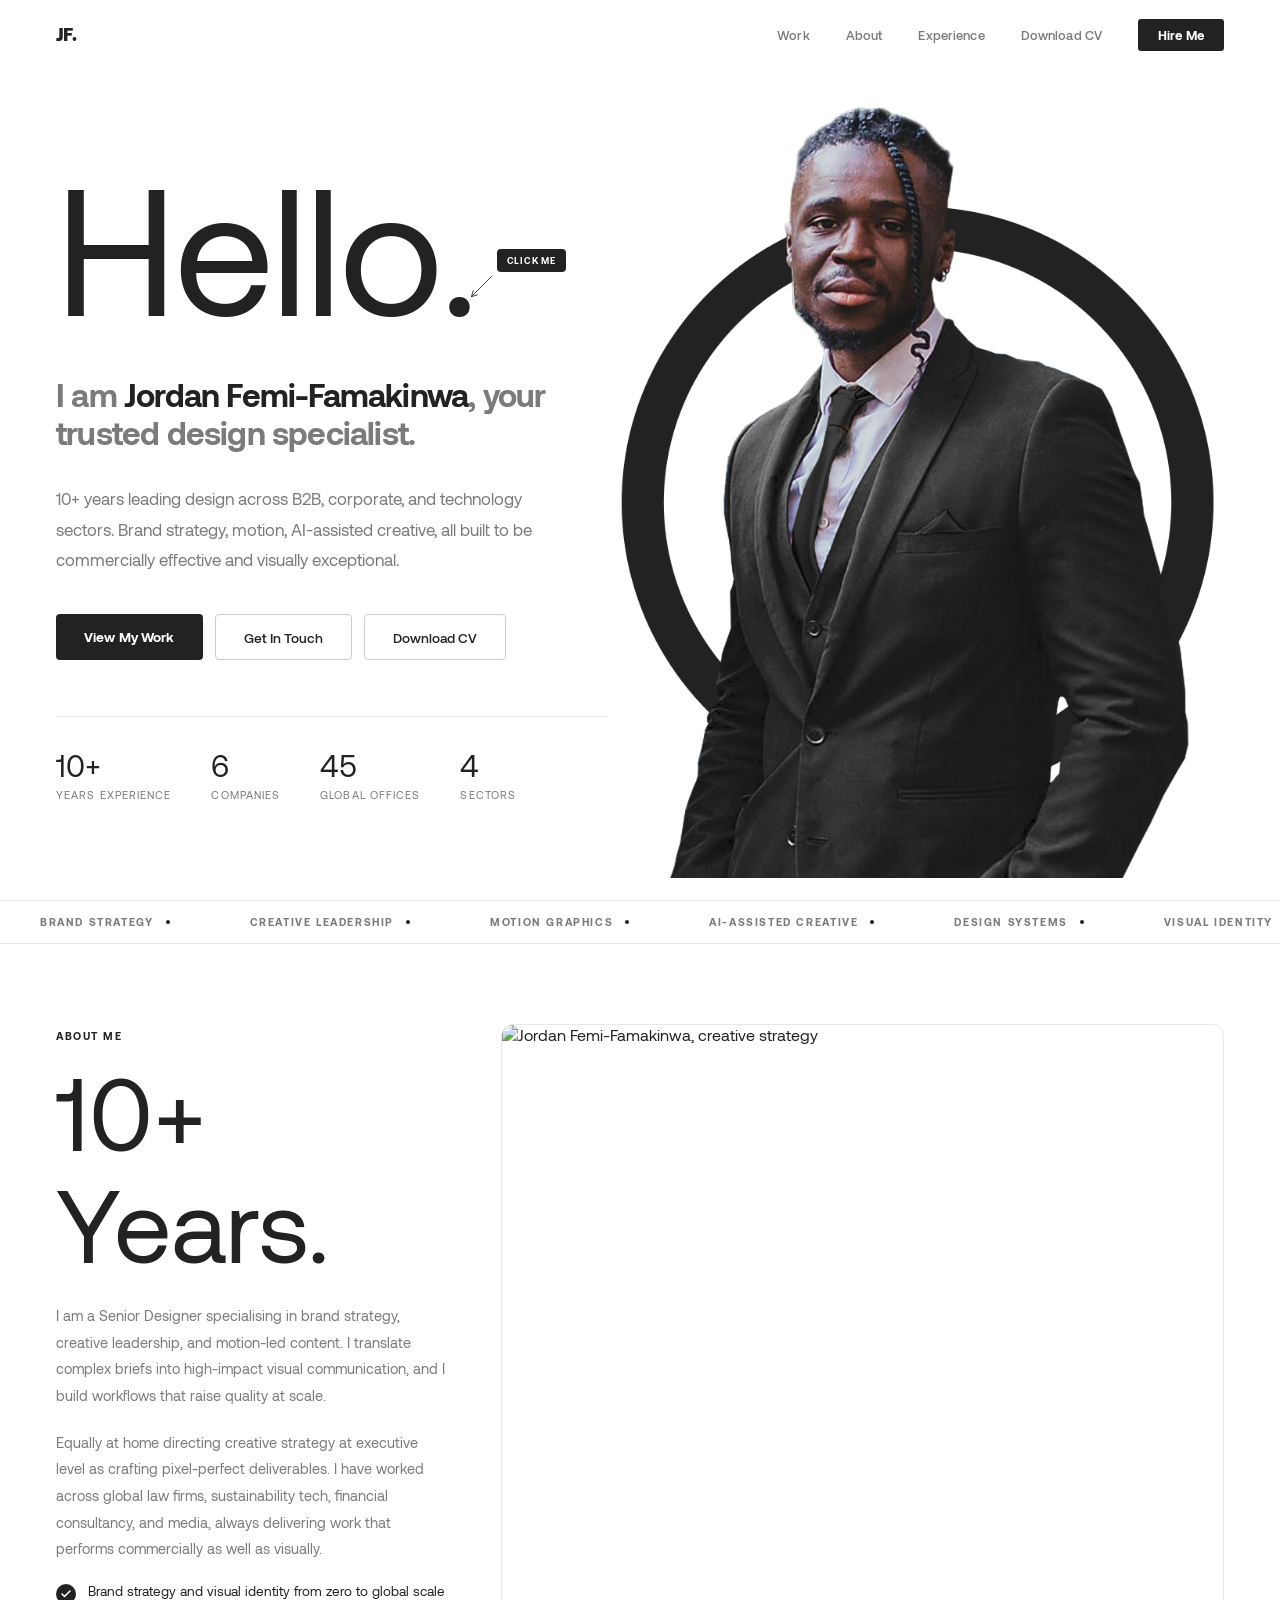
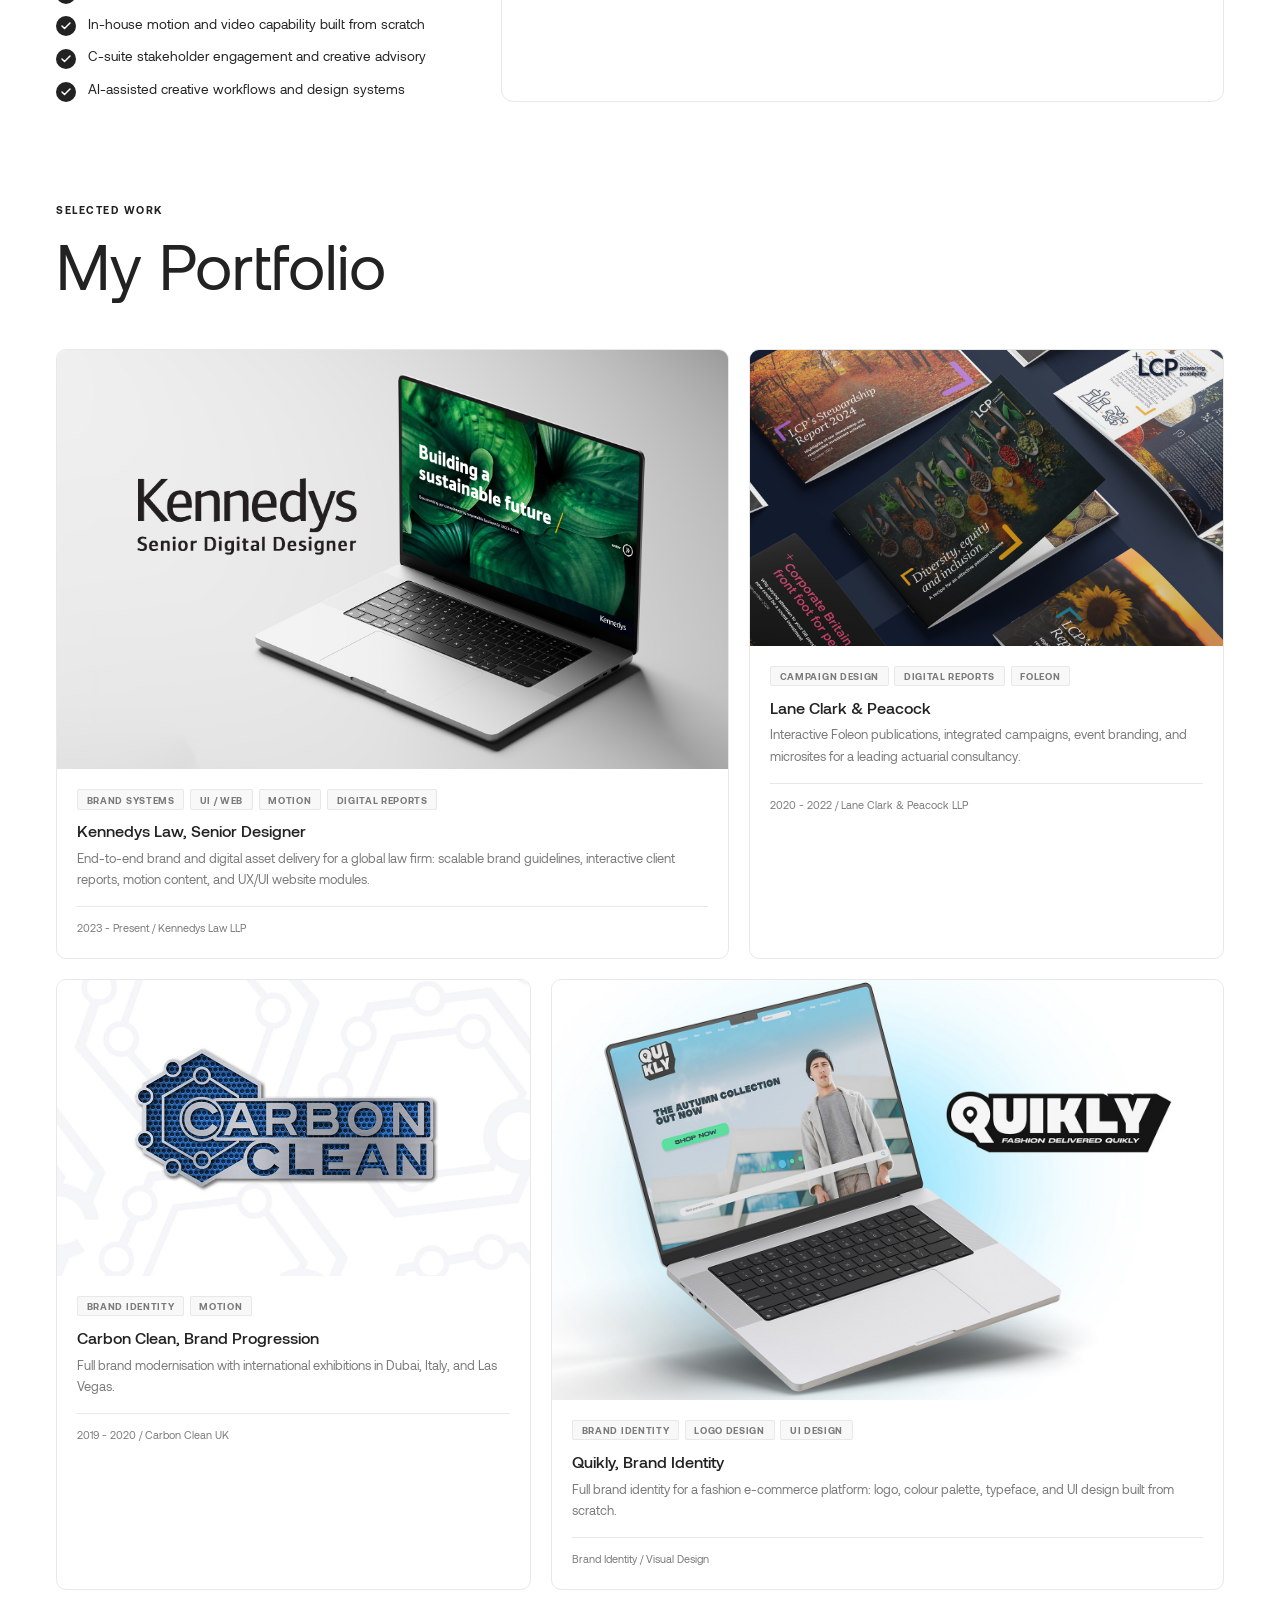
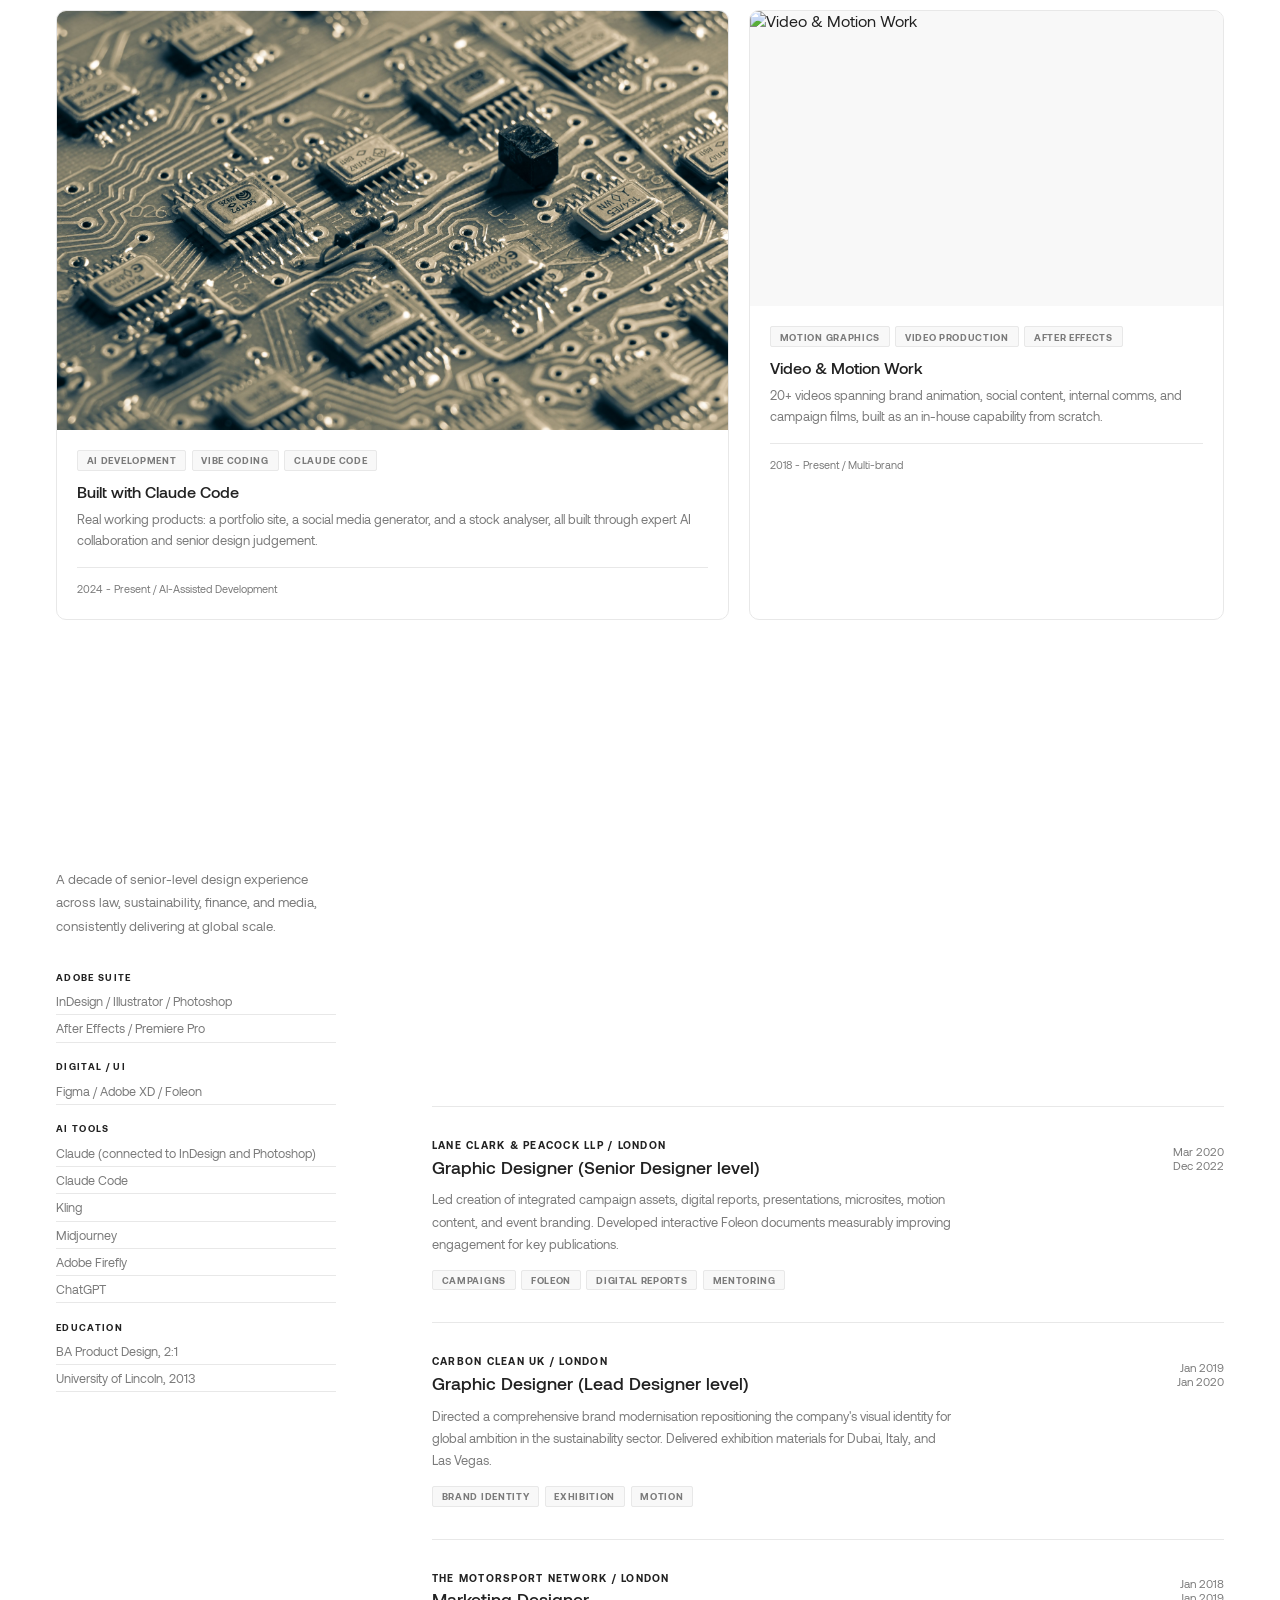
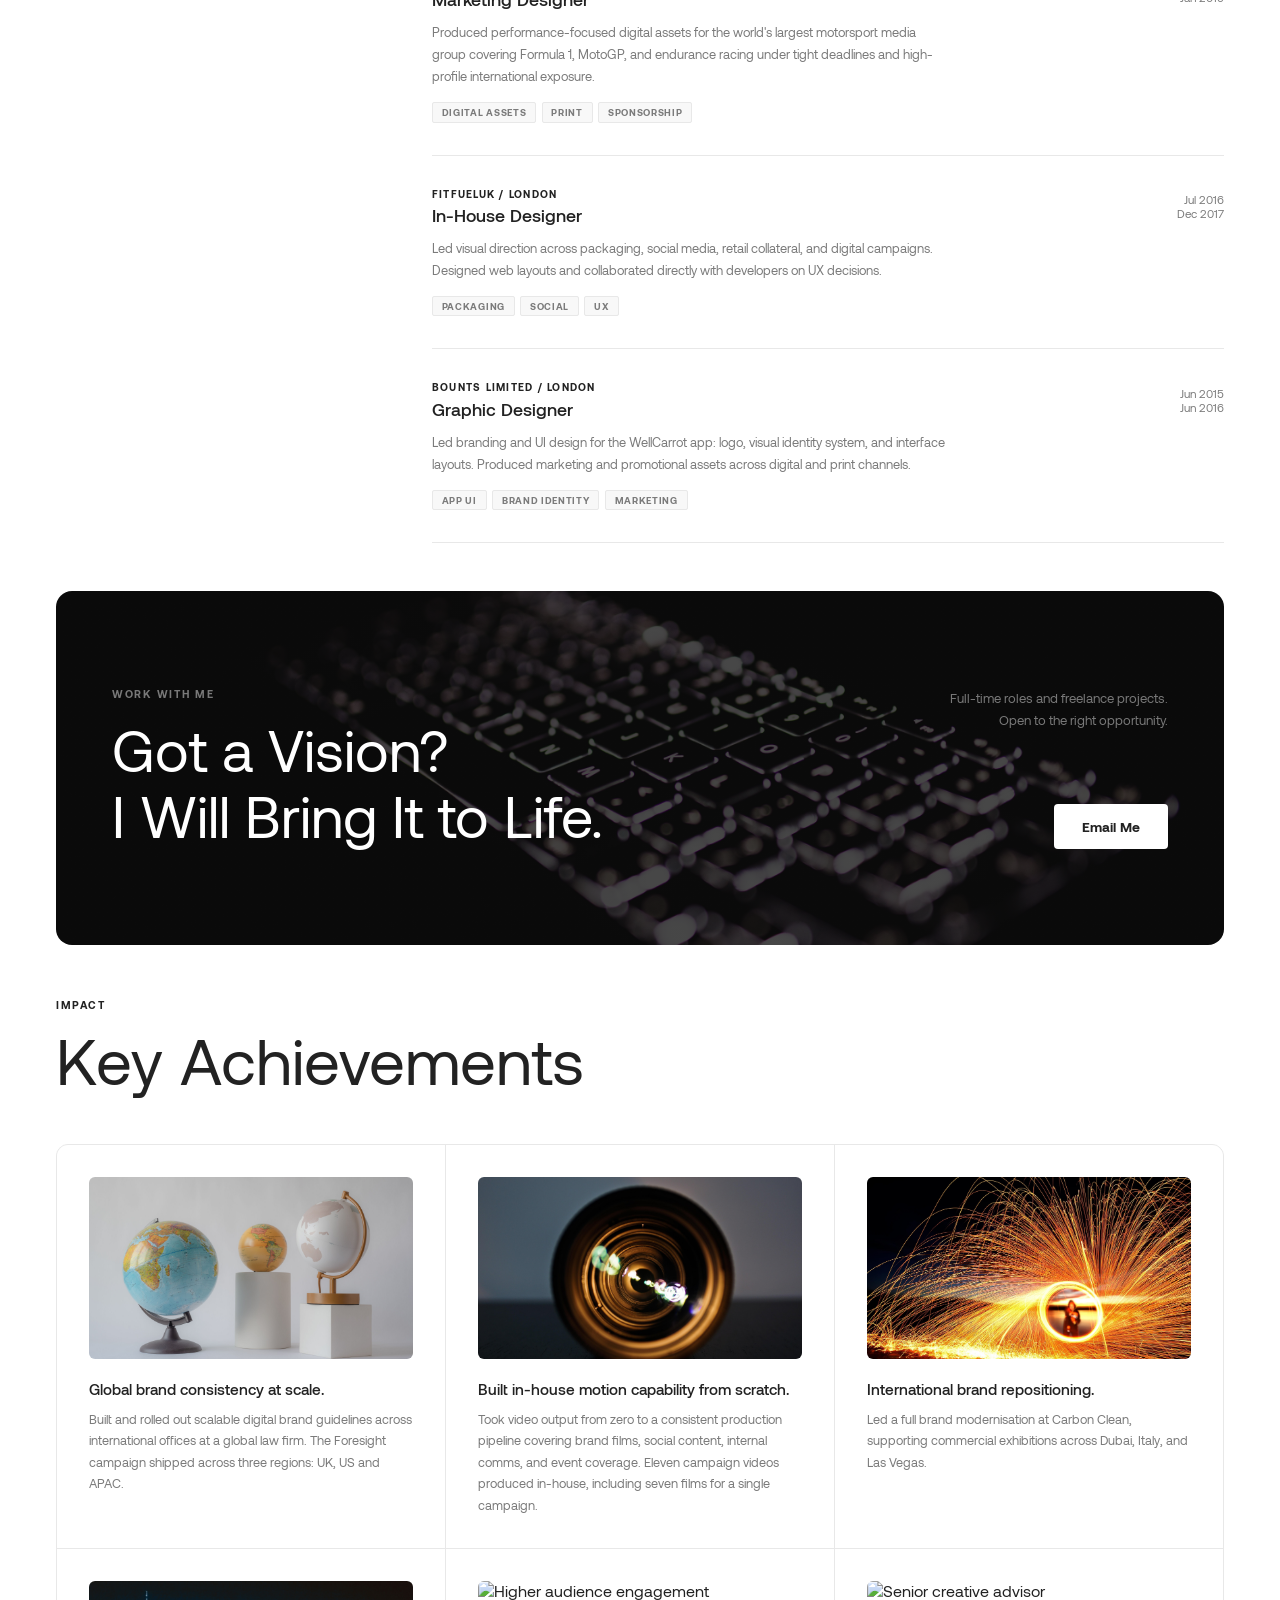
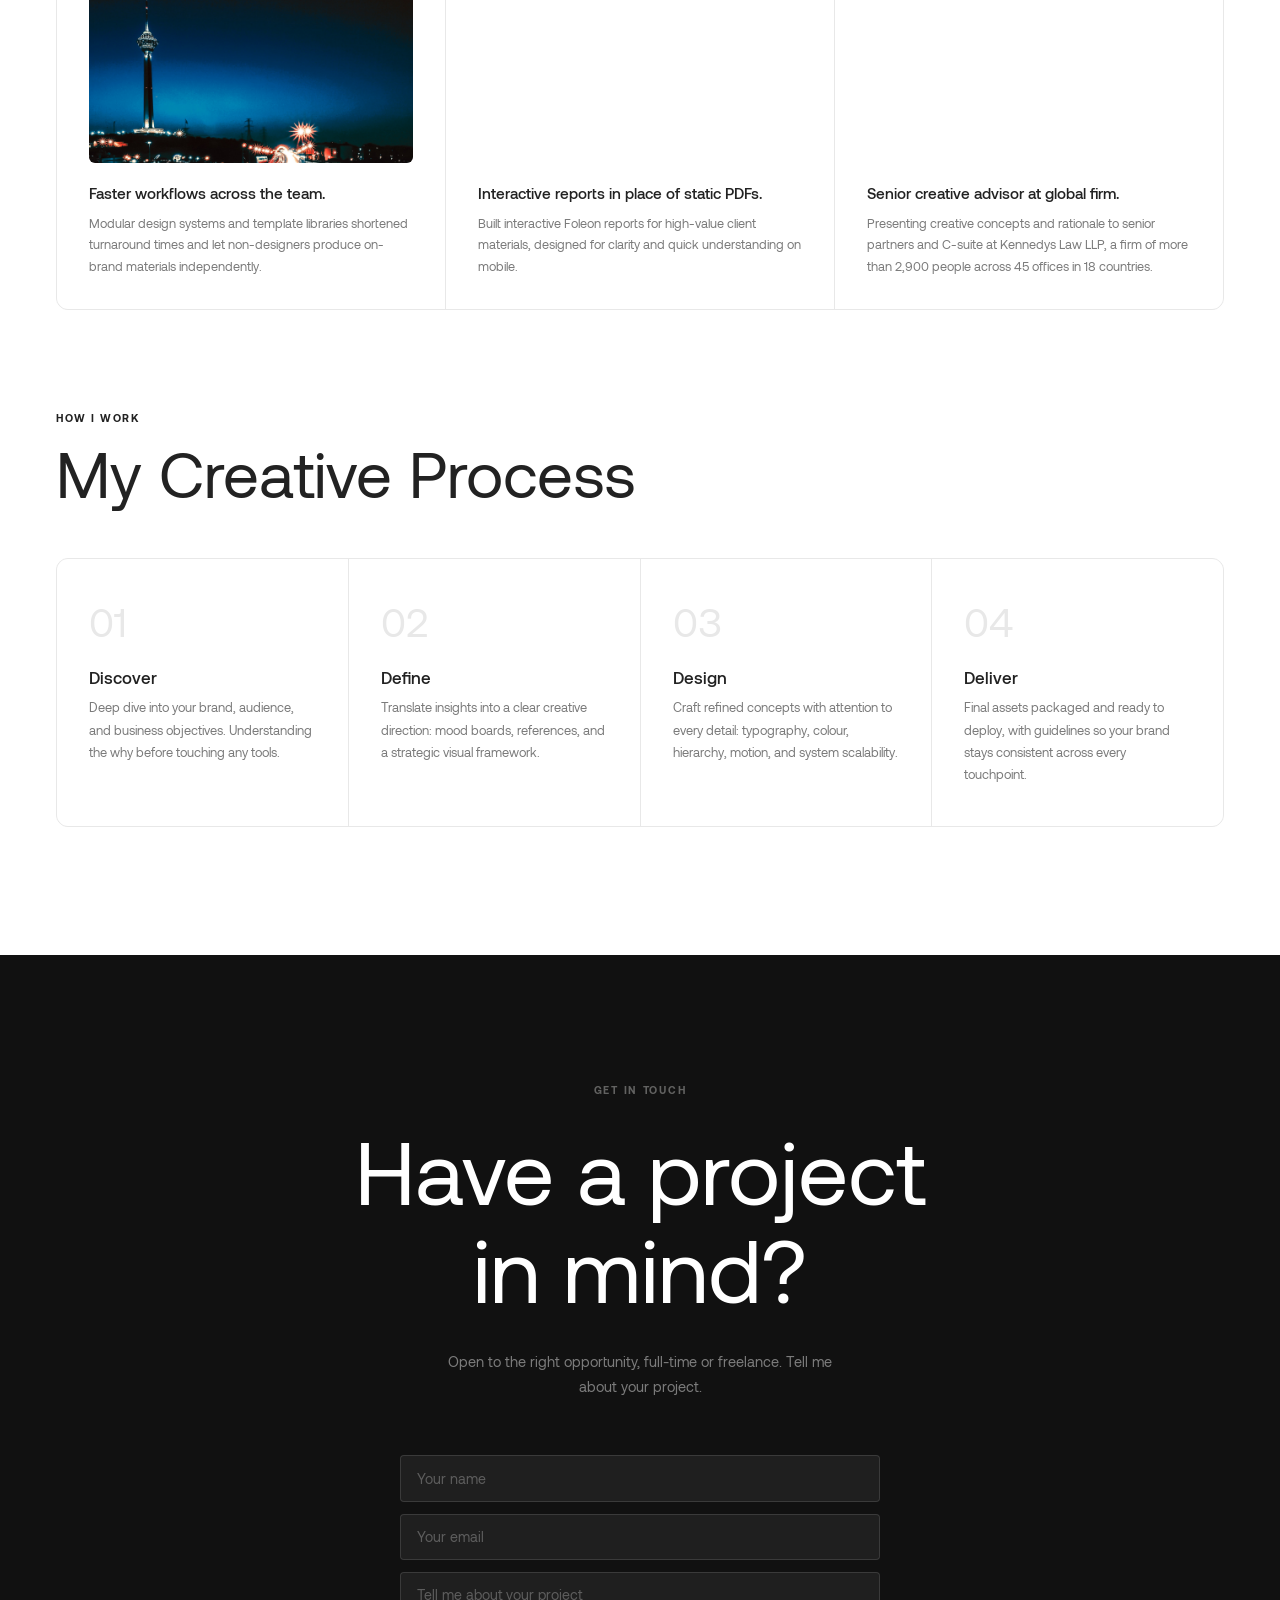
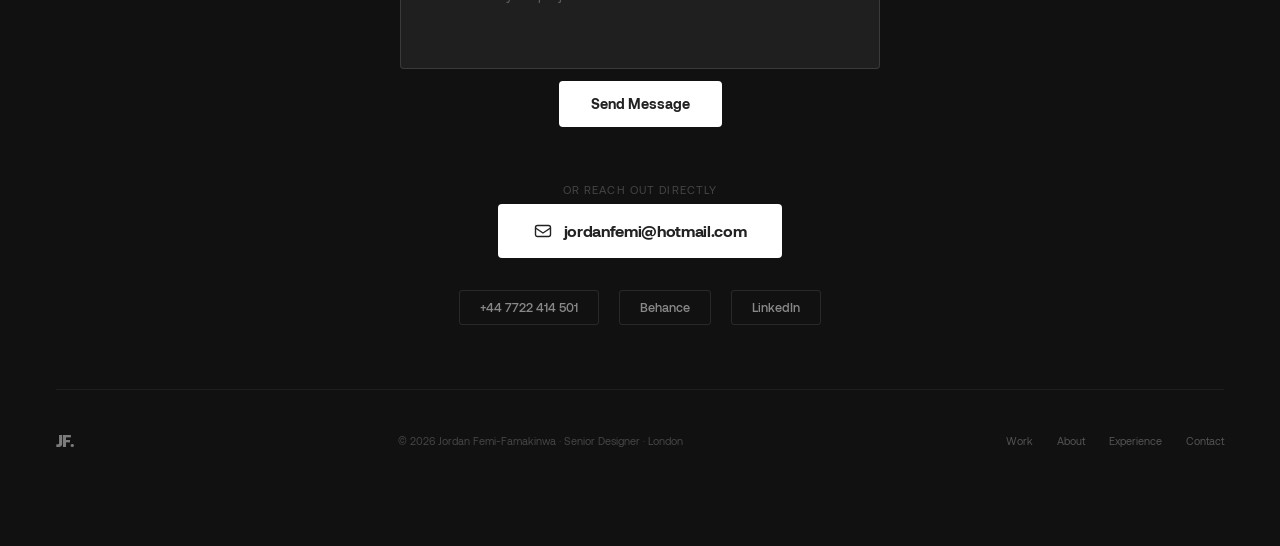
==== commit 3b55d905: "Stop the cue vanishing after the window loses focus Jordan saw "Click me" disappear on the Kennedys " ====
--- a/index.html
+++ b/index.html
@@ -134,8 +134,10 @@
       background: var(--accent); color: #fff; border-radius: 4px;
       padding: calc(var(--arrow) * 0.26) calc(var(--arrow) * 0.46);
       transition: background 0.2s;
-      opacity: 0;
-      animation: cueIn 0.6s ease-out 1.6s forwards,
+      /* visible by default; the entrance uses a backwards fill so the cue
+         can never be left stranded at opacity 0 if the animation is dropped */
+      opacity: 1;
+      animation: cueIn 0.6s ease-out 1.6s backwards,
                  cueFloat 3.6s ease-in-out 2.2s infinite;
     }
     /* text comes from CSS so the <h1> reads "Hello." to crawlers and on copy */
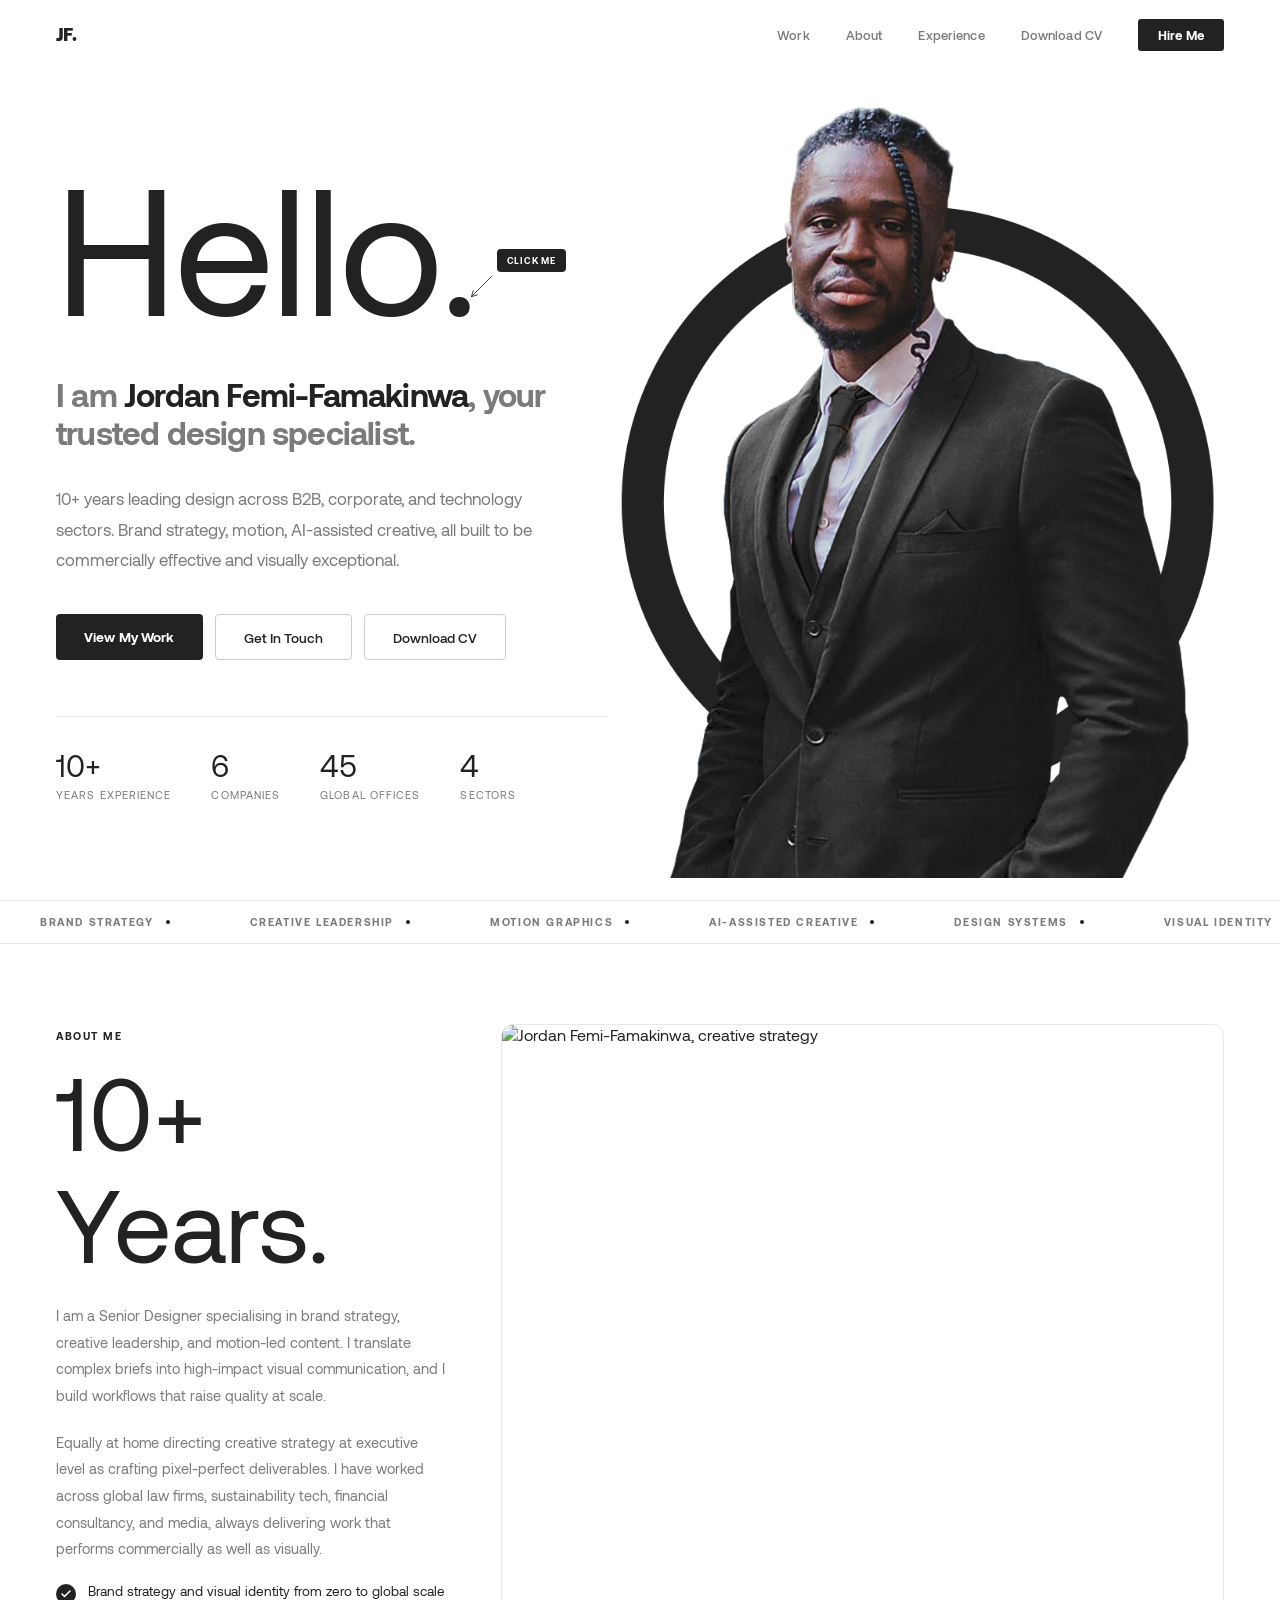
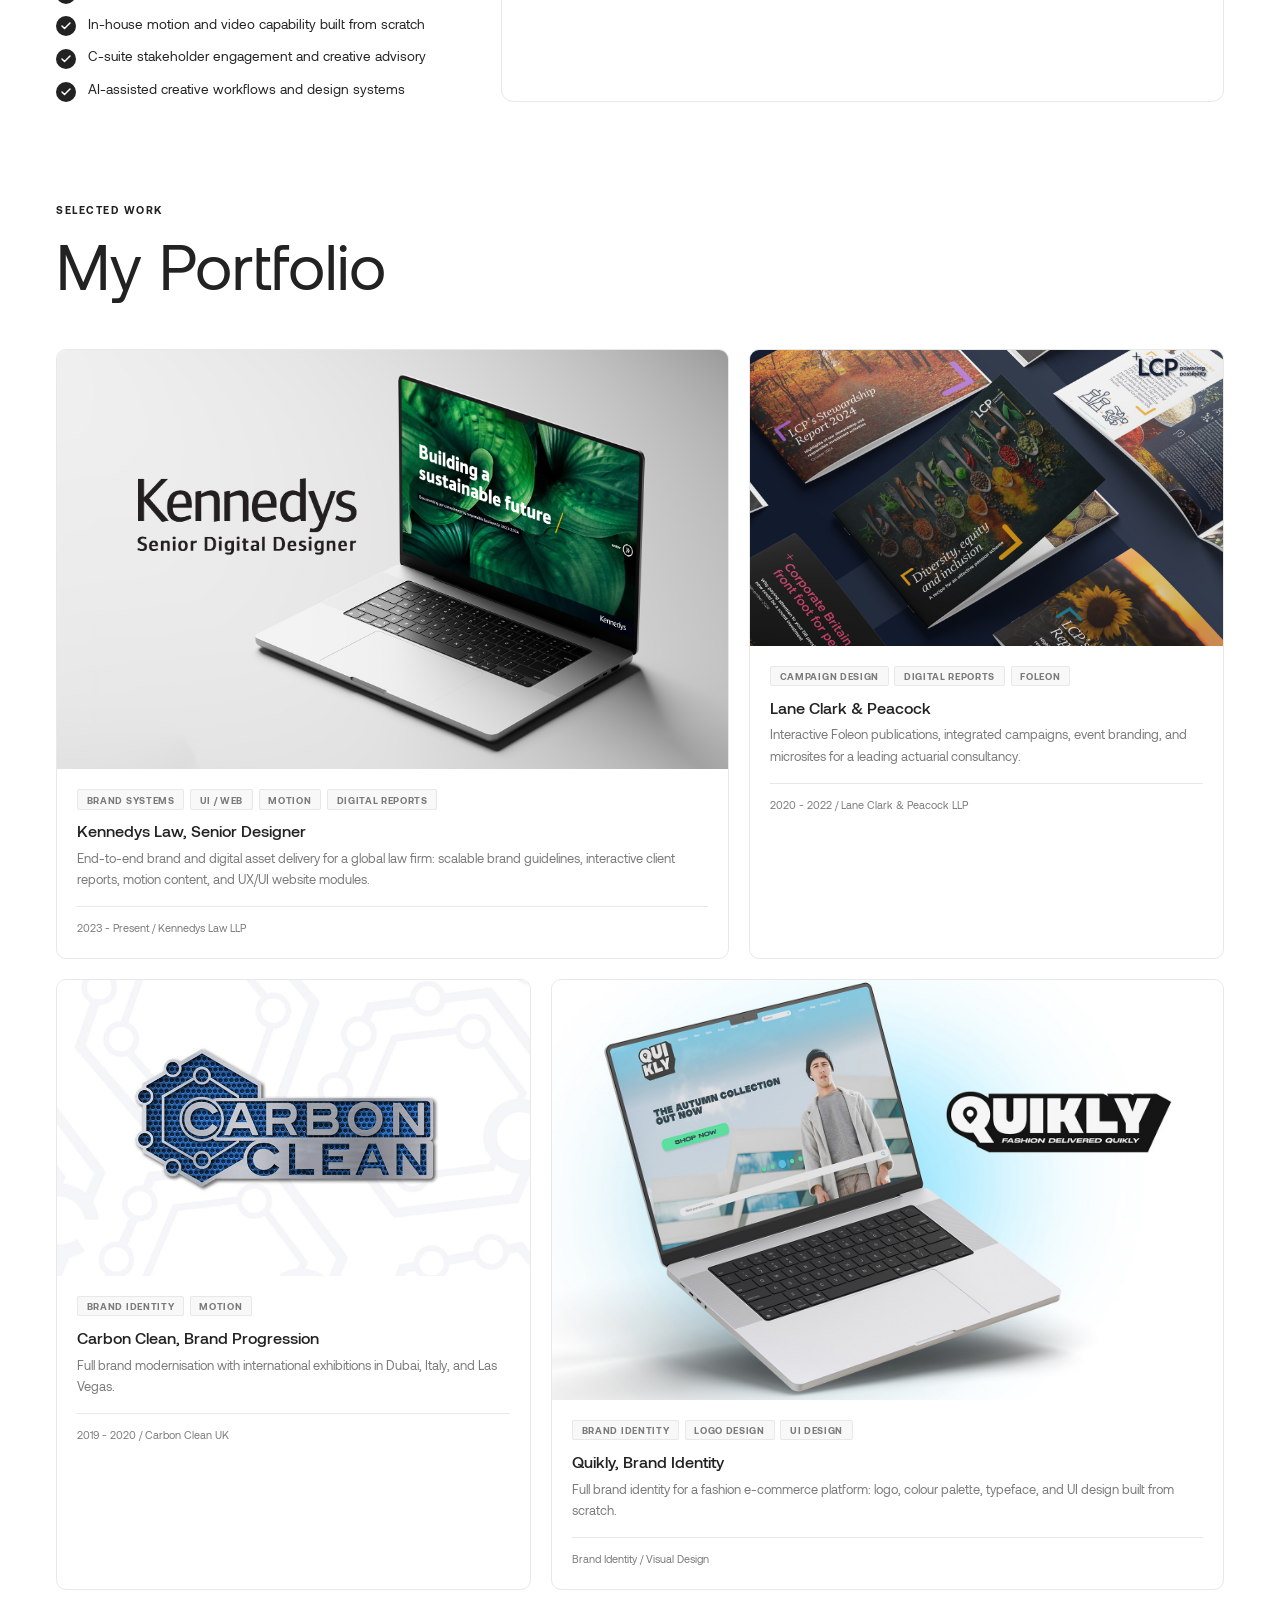
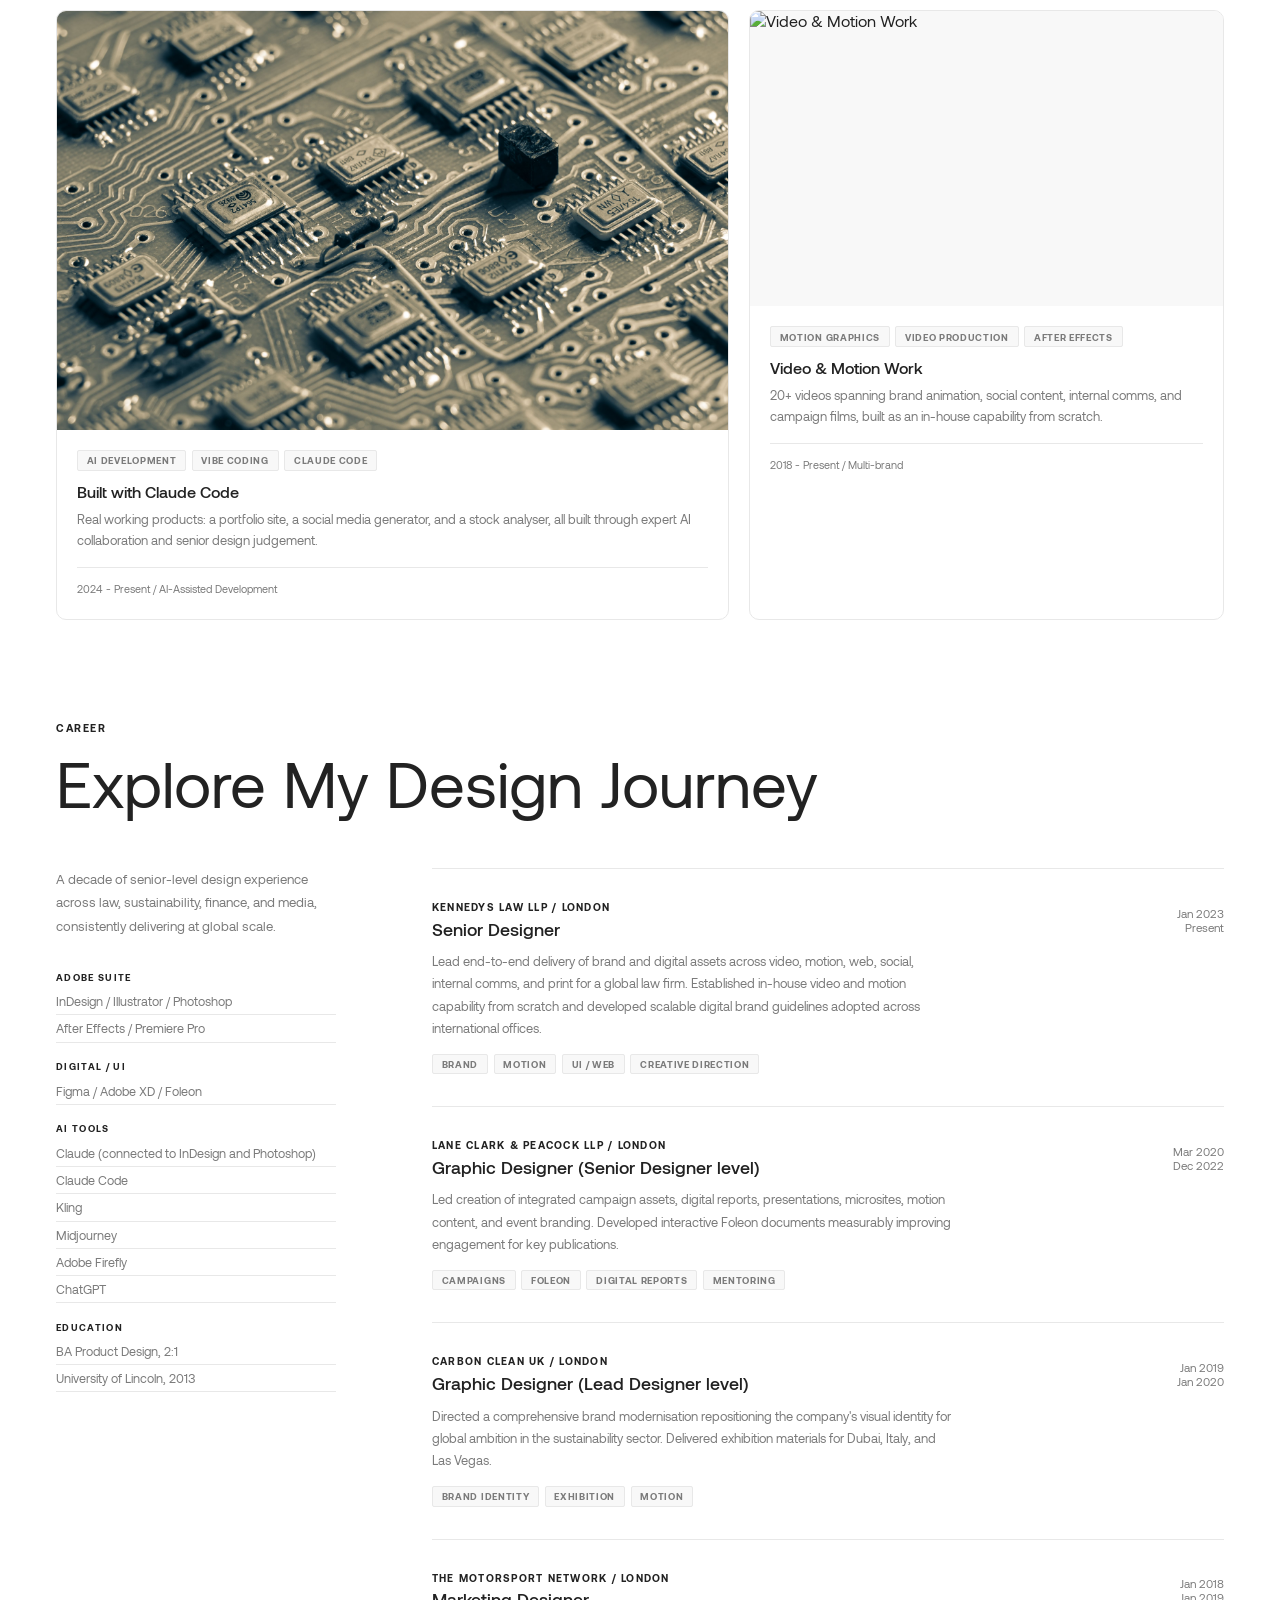
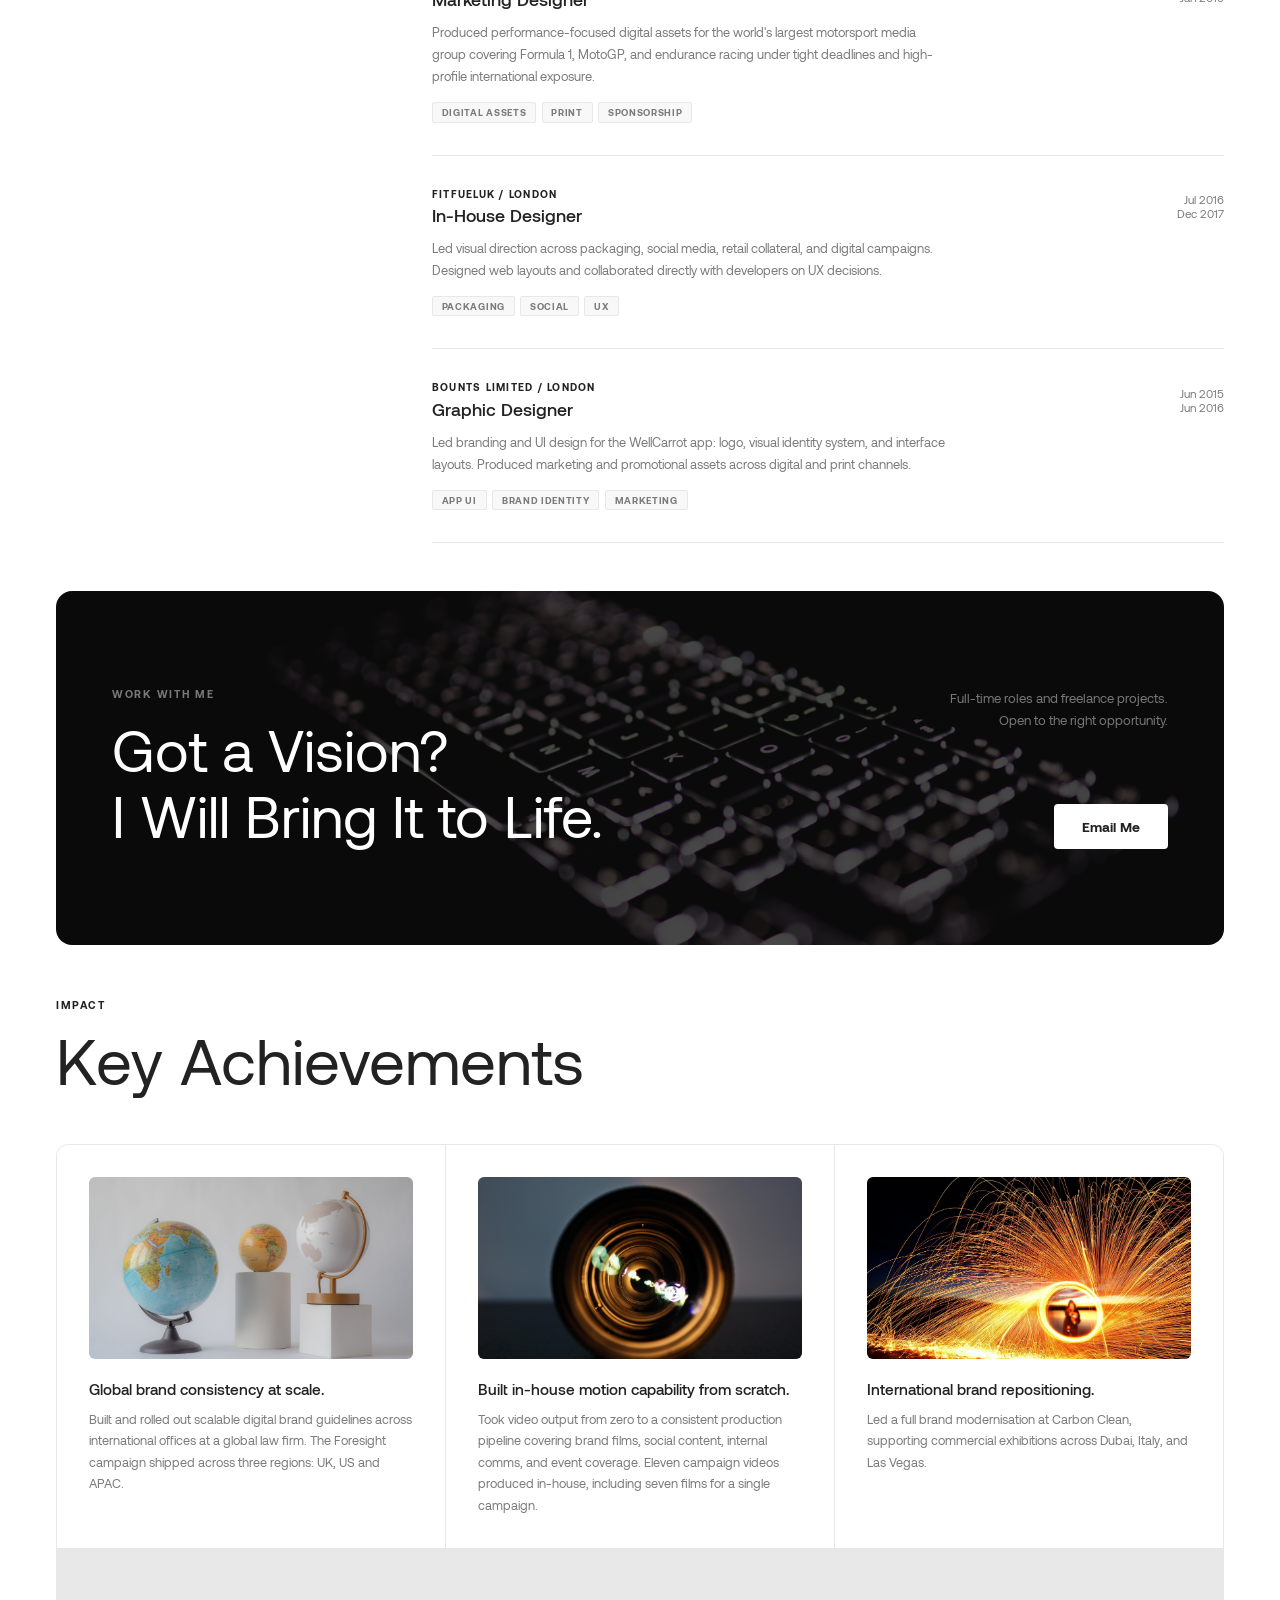
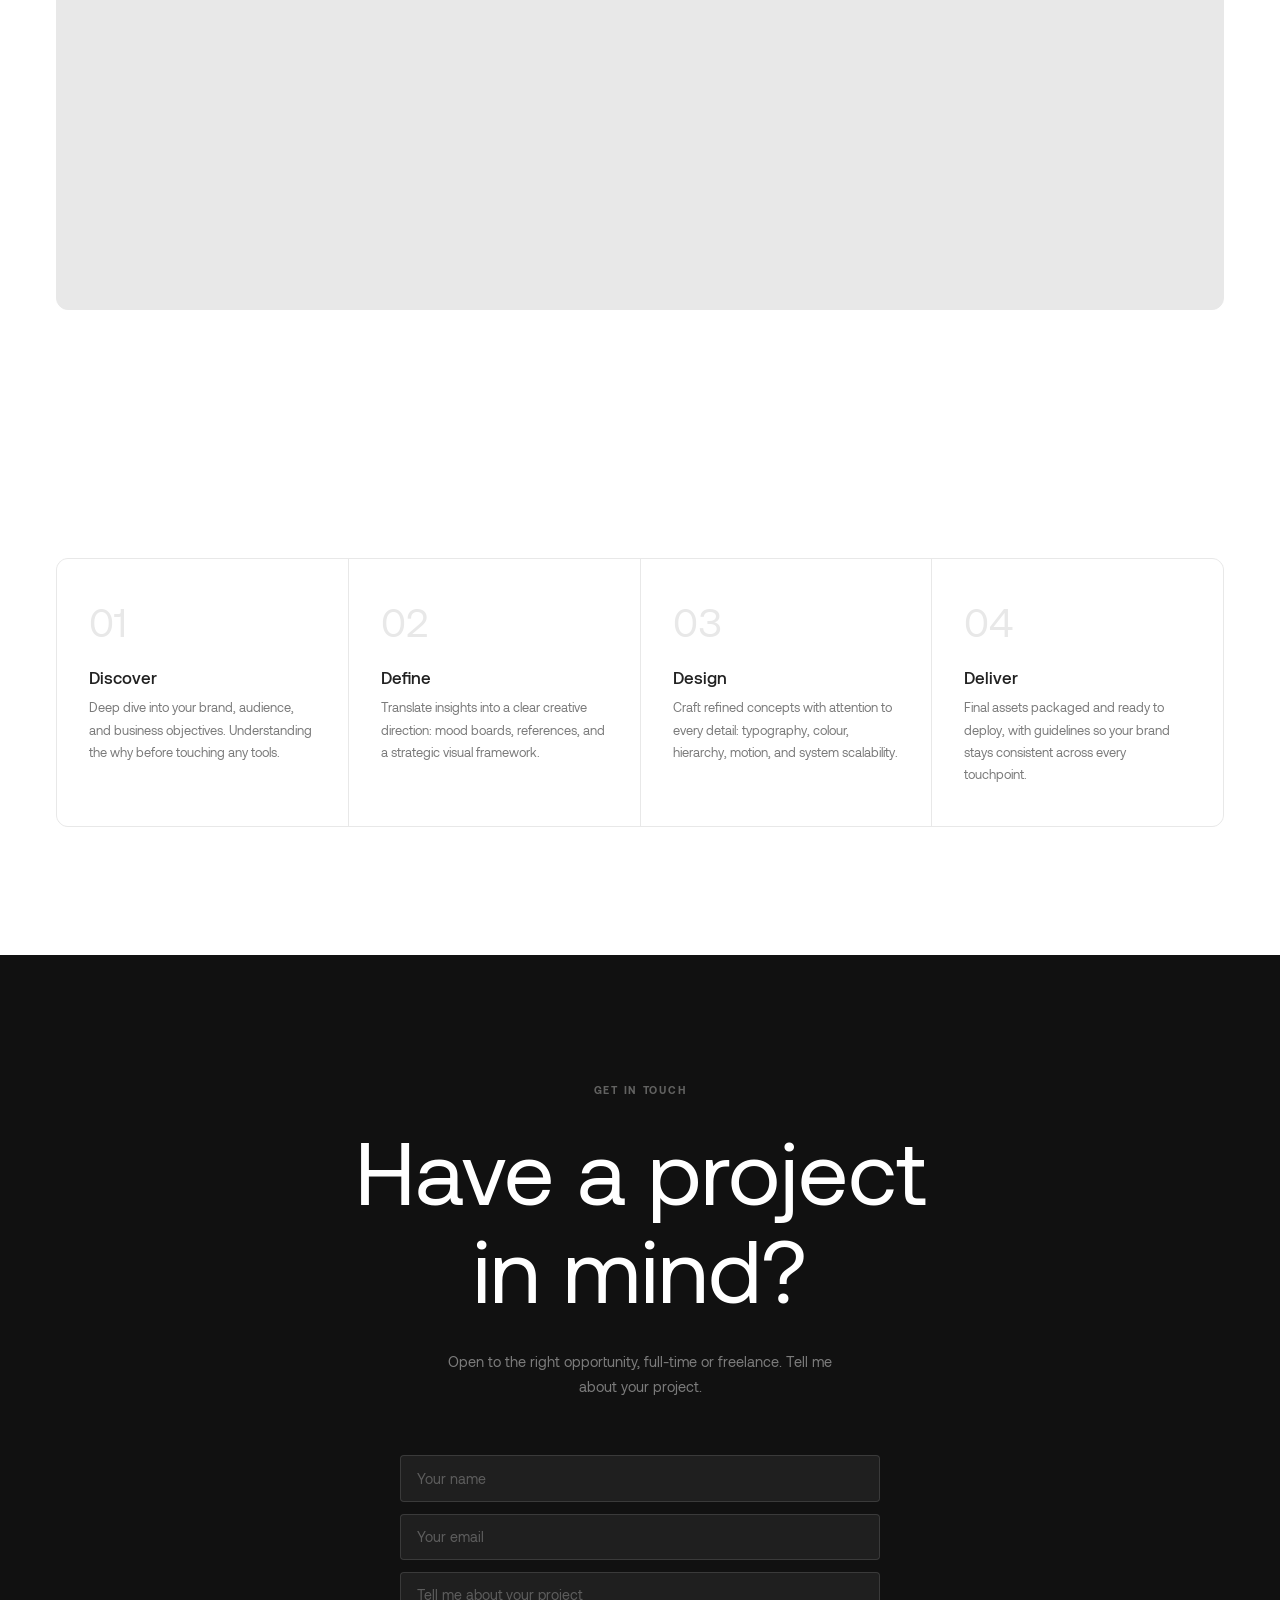
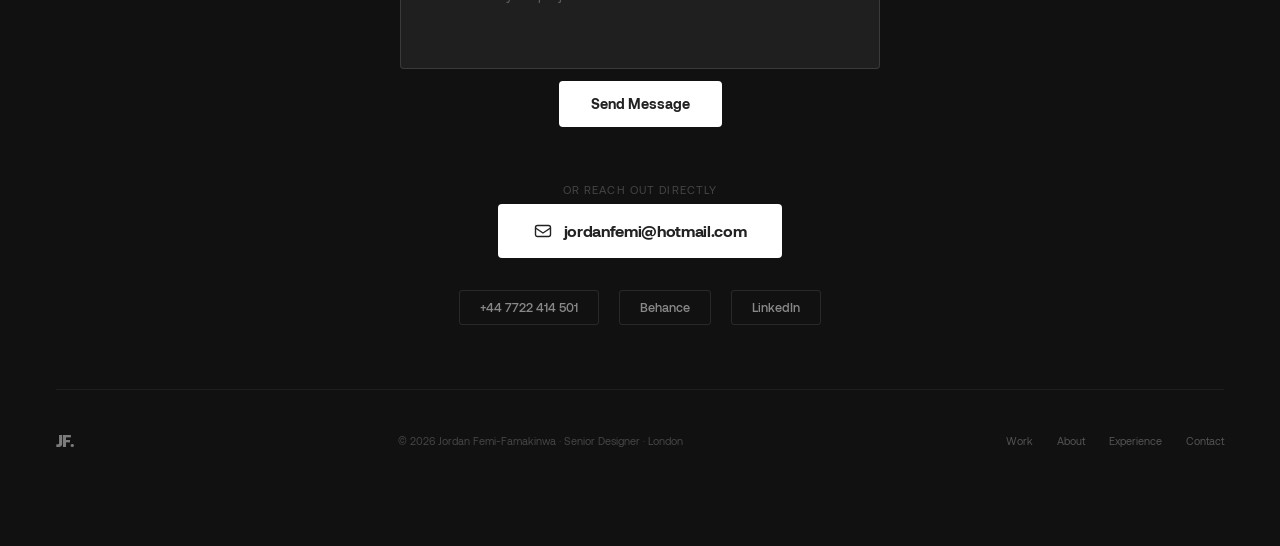
==== commit 46c4254f: "Back to click to play, and slow the cue to a 9s cycle Removed the autoplay on load. The film opens o" ====
--- a/index.html
+++ b/index.html
@@ -134,11 +134,13 @@
       background: var(--accent); color: #fff; border-radius: 4px;
       padding: calc(var(--arrow) * 0.26) calc(var(--arrow) * 0.46);
       transition: background 0.2s;
-      /* visible by default; the entrance uses a backwards fill so the cue
-         can never be left stranded at opacity 0 if the animation is dropped */
+      /* shows straight away, holds ~2s, then stays away ~6s before coming
+         back, so it does not nag. Base opacity is 1 so losing the animation
+         leaves it visible rather than invisible; the backwards fill keeps it
+         hidden for the short delay before the first appearance. */
       opacity: 1;
-      animation: cueIn 0.6s ease-out 1.6s backwards,
-                 cueFloat 3.6s ease-in-out 2.2s infinite;
+      animation: cueCycle 9s ease-in-out 0.3s infinite backwards,
+                 cueFloat 3.6s ease-in-out 0.9s infinite;
     }
     /* text comes from CSS so the <h1> reads "Hello." to crawlers and on copy */
     .hero-cue::after { content: 'Click me'; }
@@ -151,7 +153,13 @@
       margin-right: calc(var(--arrow) * 0.14);
       margin-top: calc(var(--arrow) * 0.14);
     }
-    @keyframes cueIn    { from { opacity: 0; } to { opacity: 1; } }
+    @keyframes cueCycle {
+      0%    { opacity: 0; }
+      3.3%  { opacity: 1; }   /* fades in over 0.3s */
+      25.6% { opacity: 1; }   /* stays for 2s */
+      31.1% { opacity: 0; }   /* fades out over 0.5s */
+      100%  { opacity: 0; }   /* away for 6.2s, then repeats */
+    }
     @keyframes cueFloat { 0%,100% { transform: none; } 50% { transform: translate(2.5px, -2.5px); } }
 
     /* ── INTRO VIDEO LIGHTBOX ──────────────────────────── */
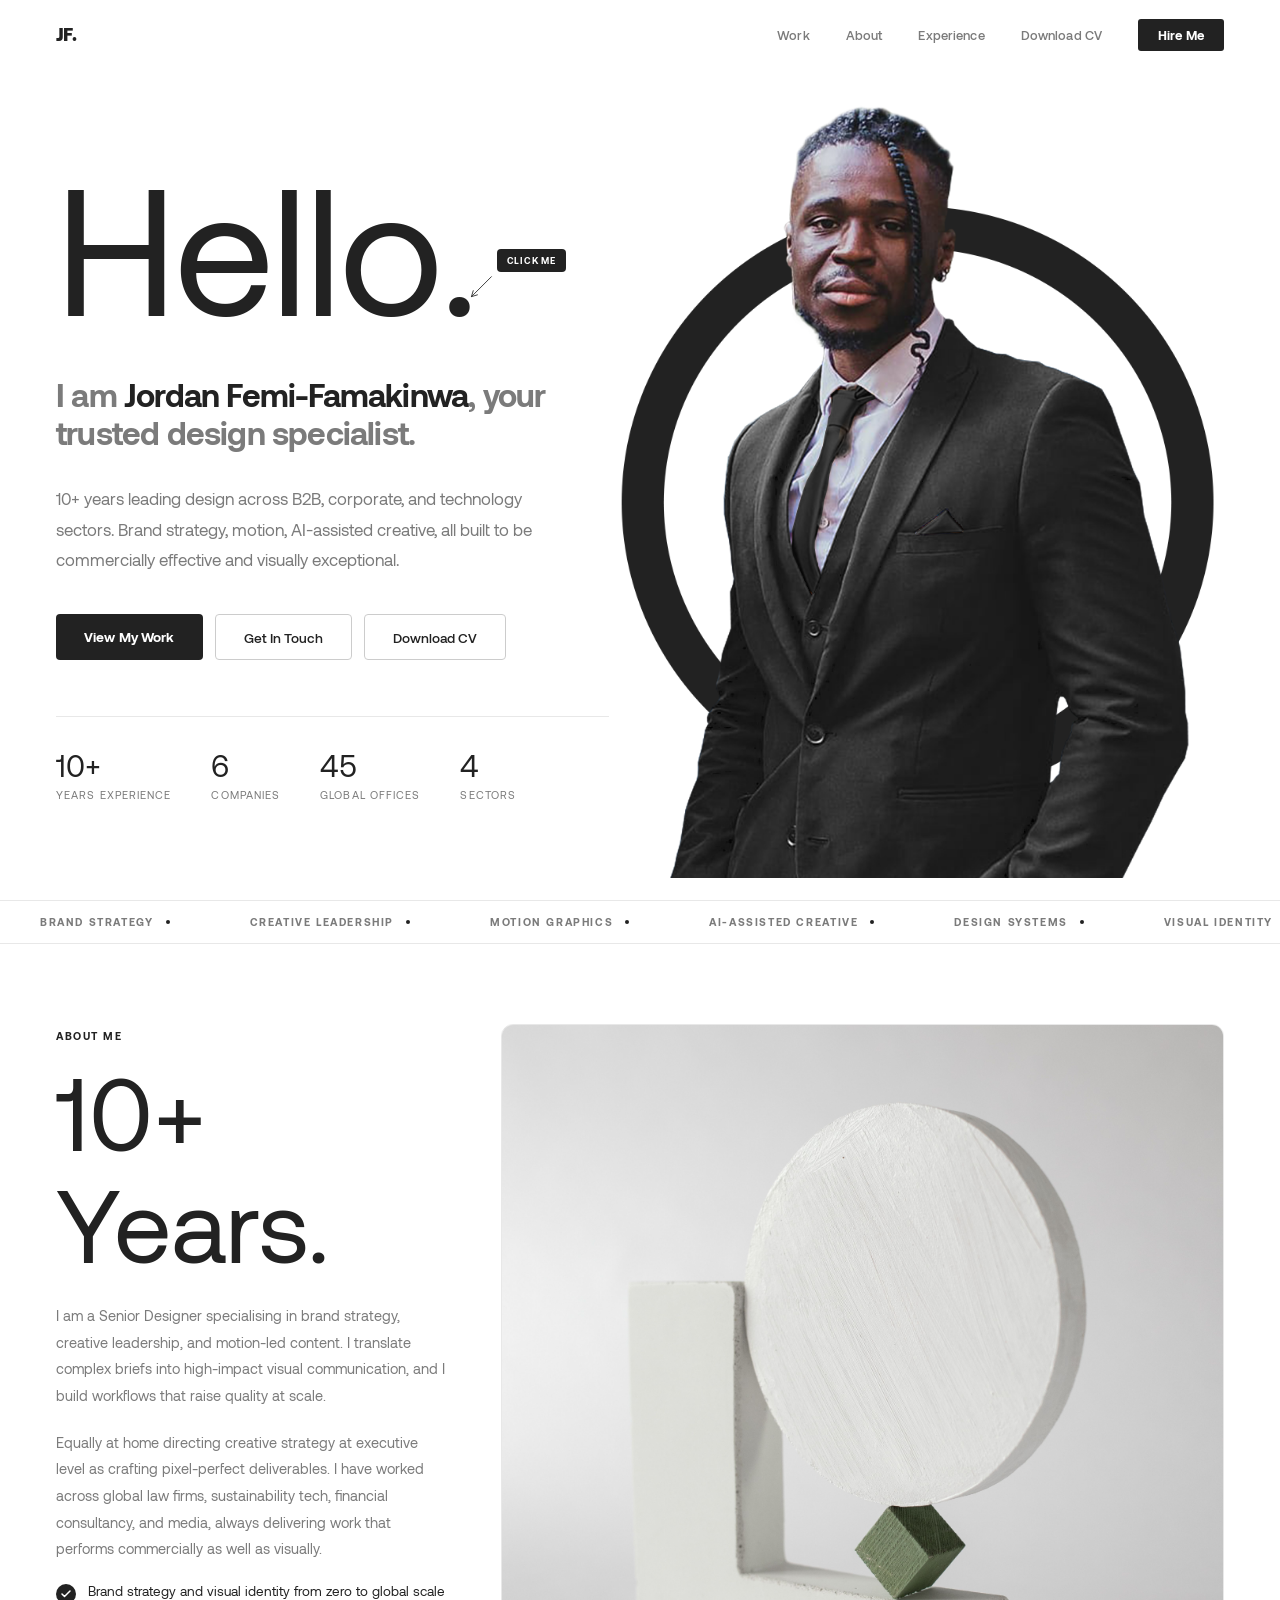
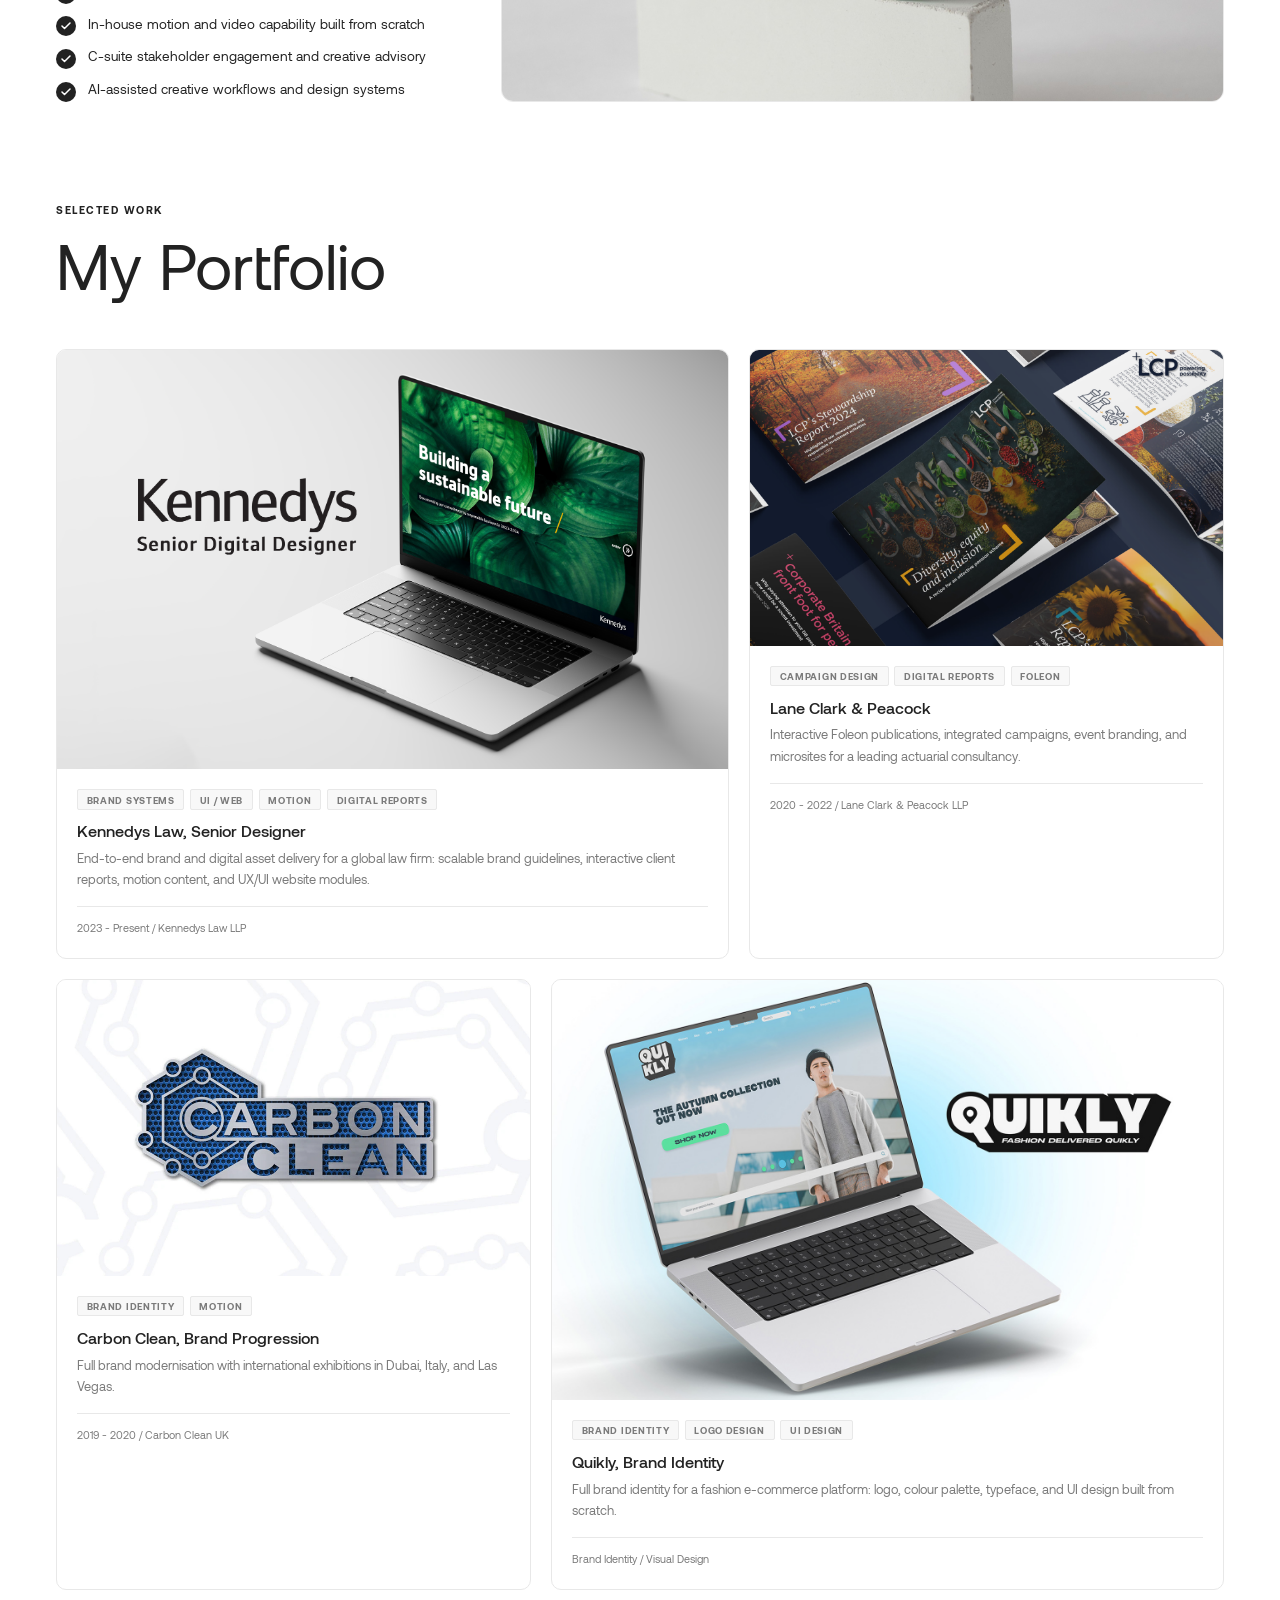
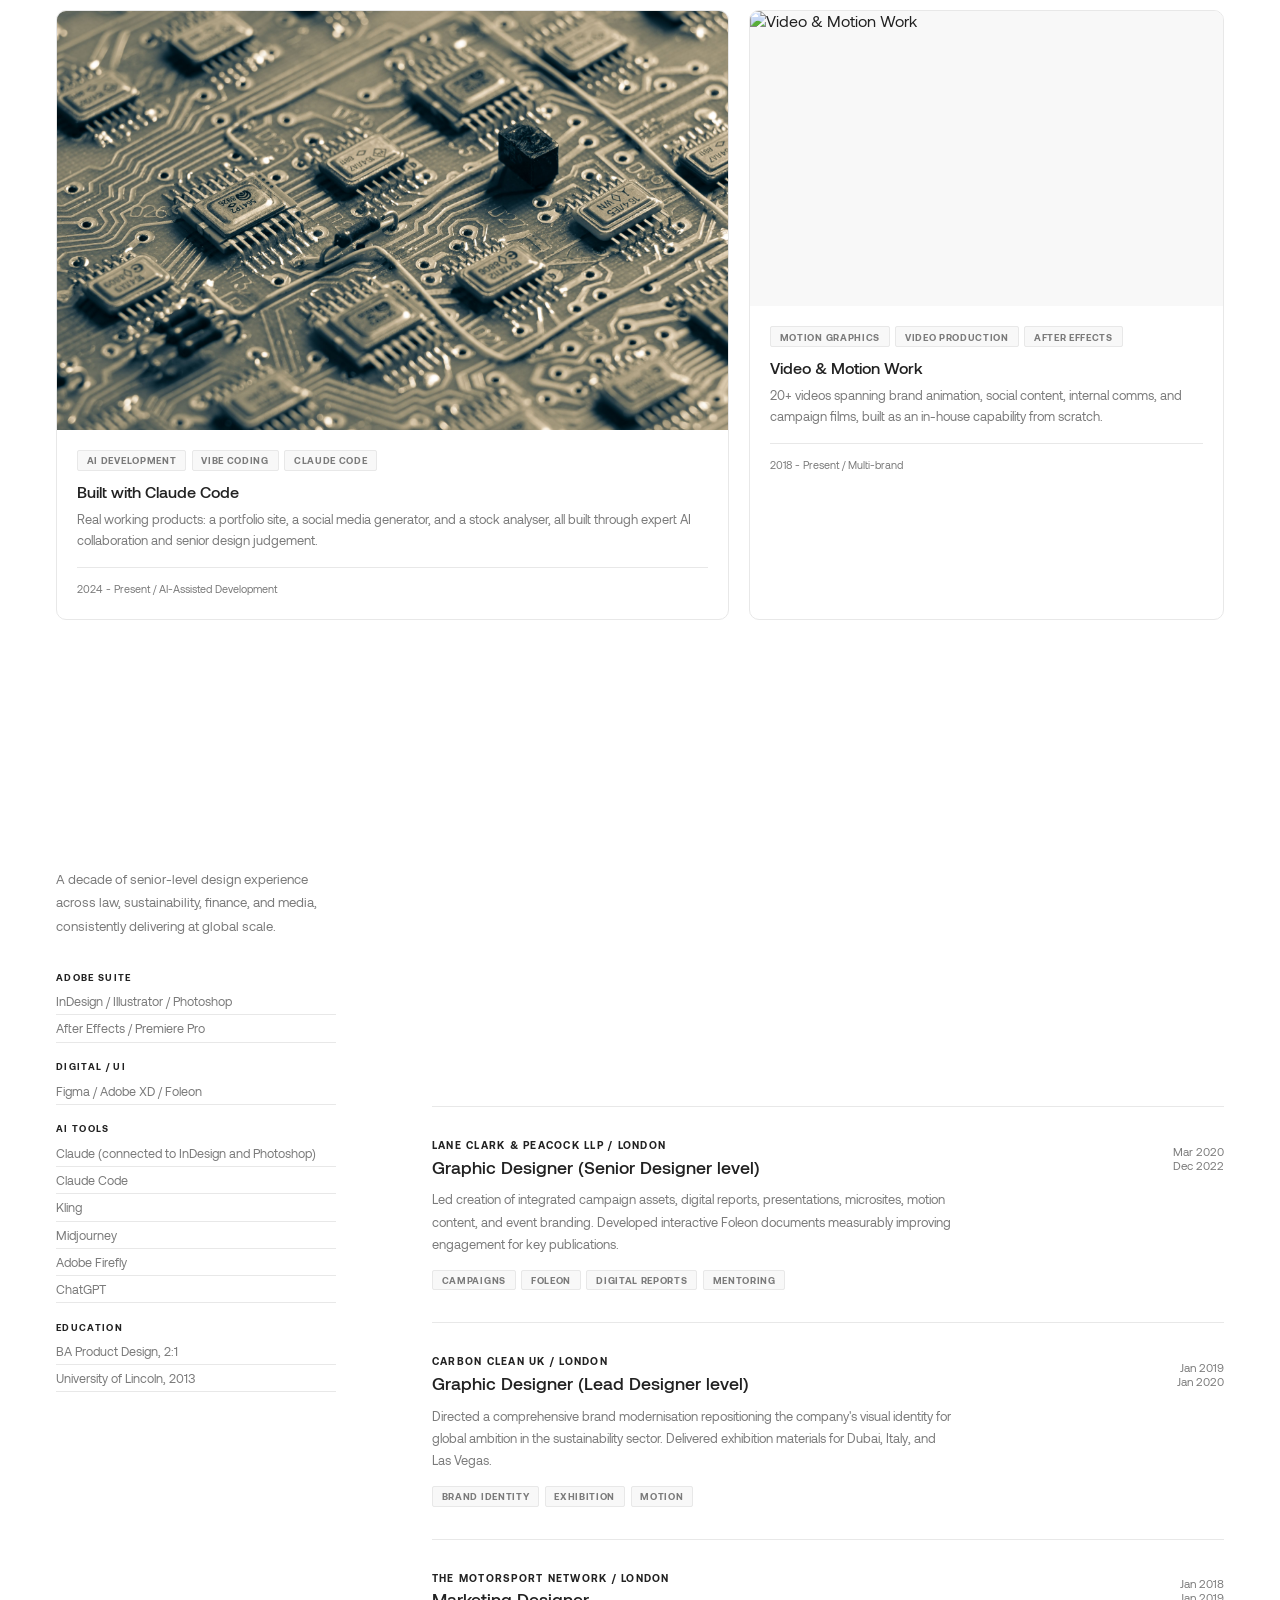
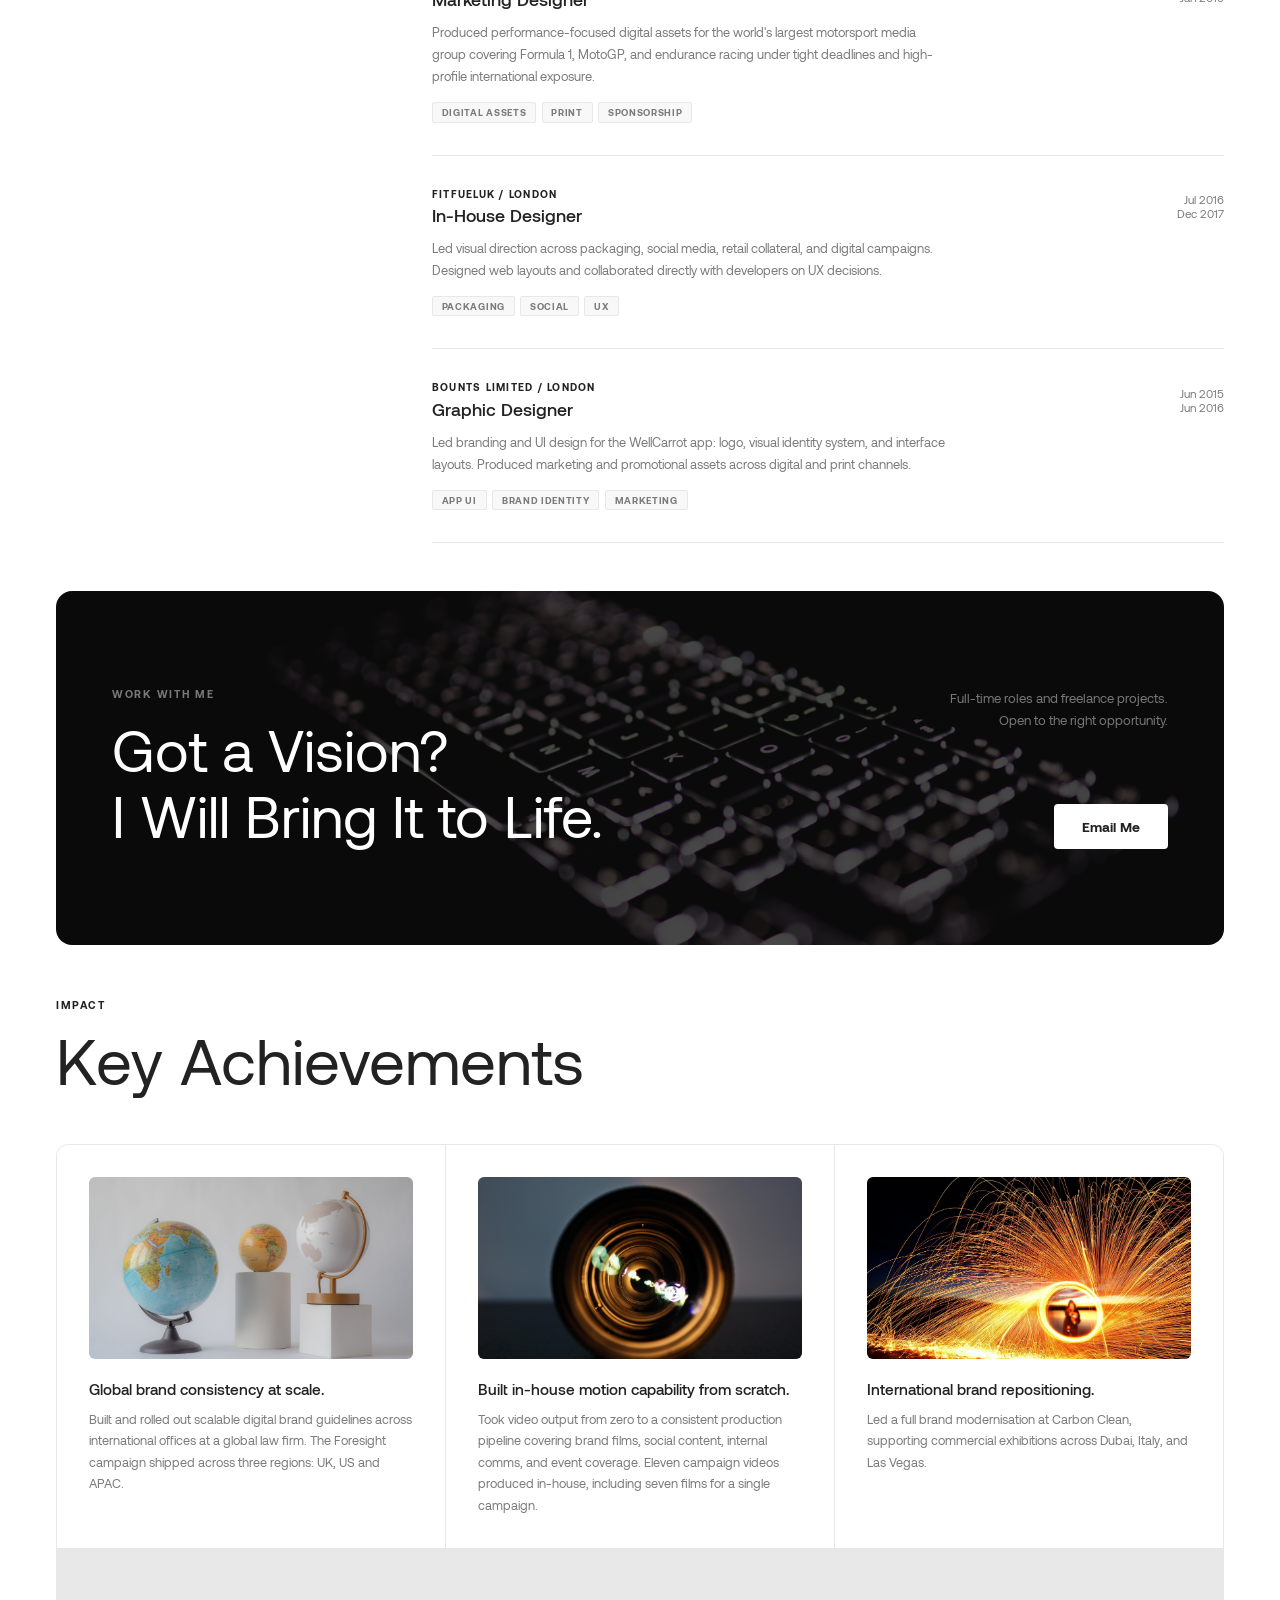
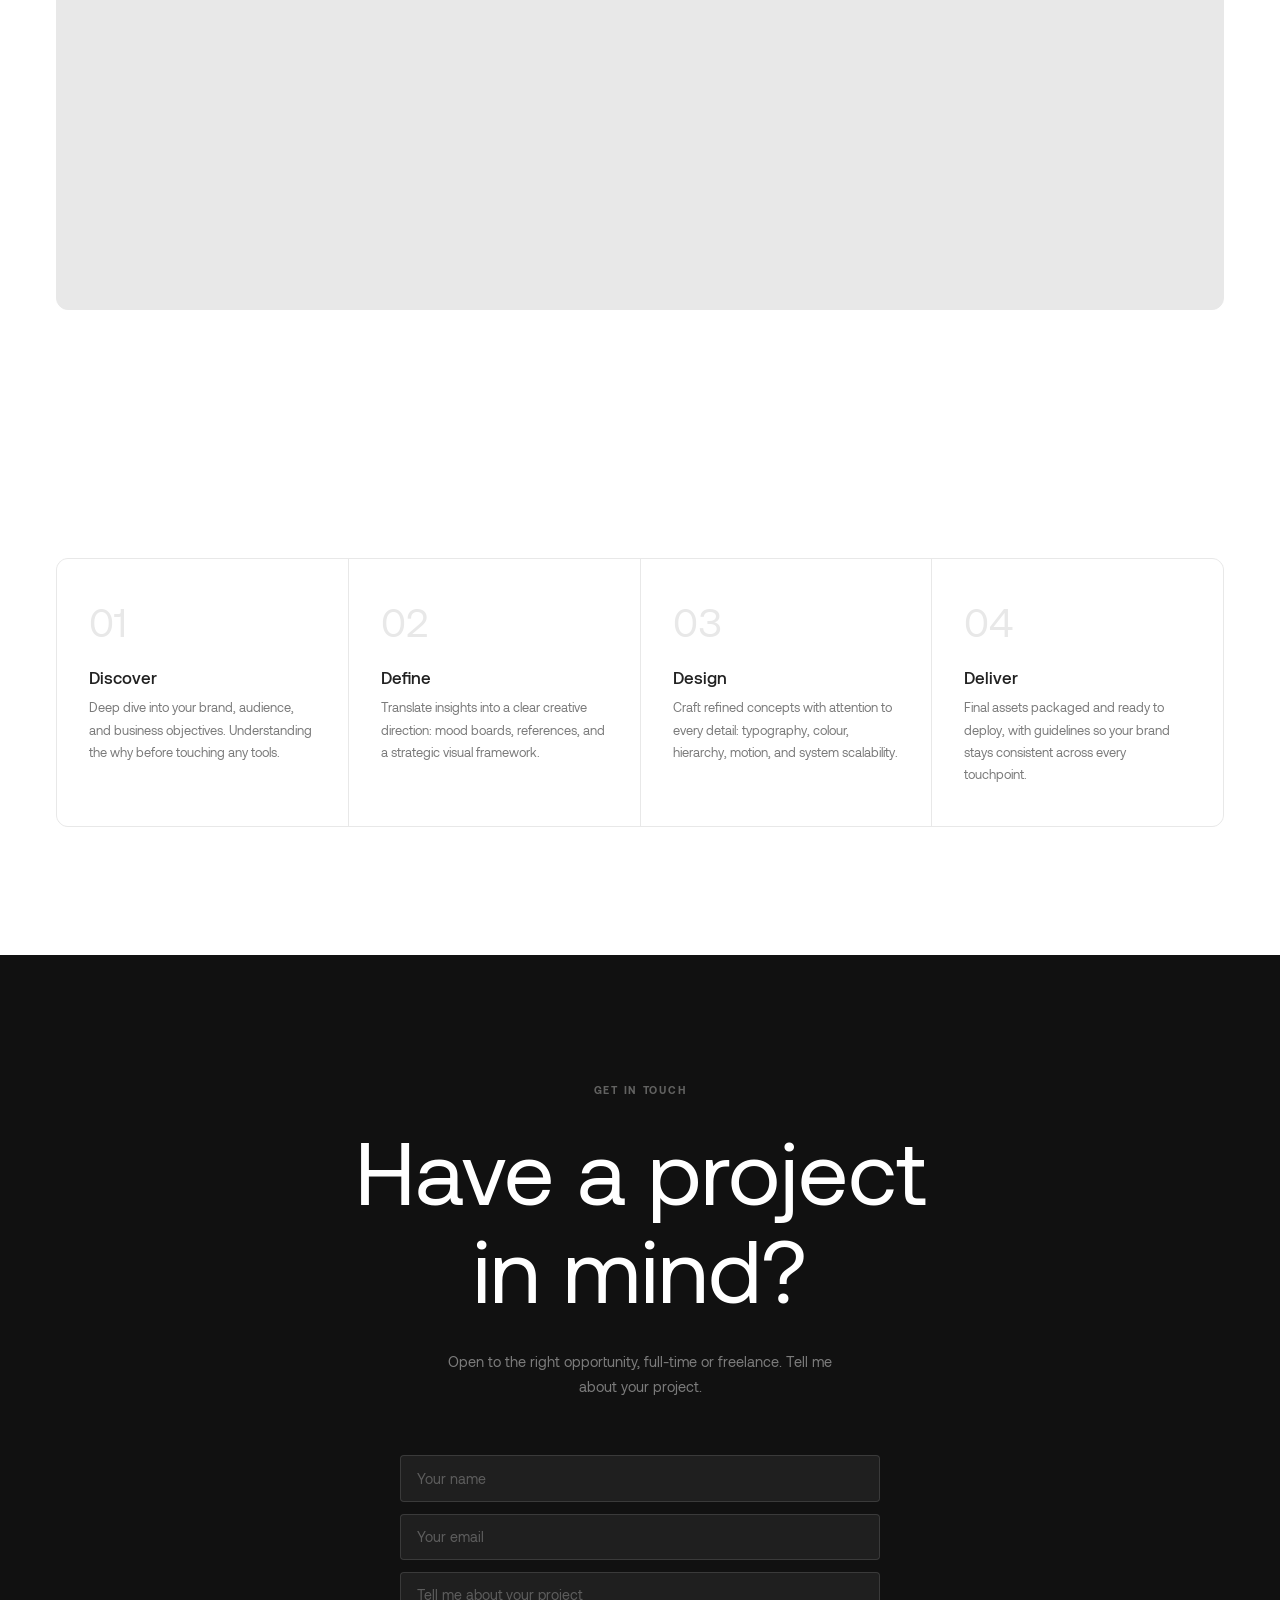
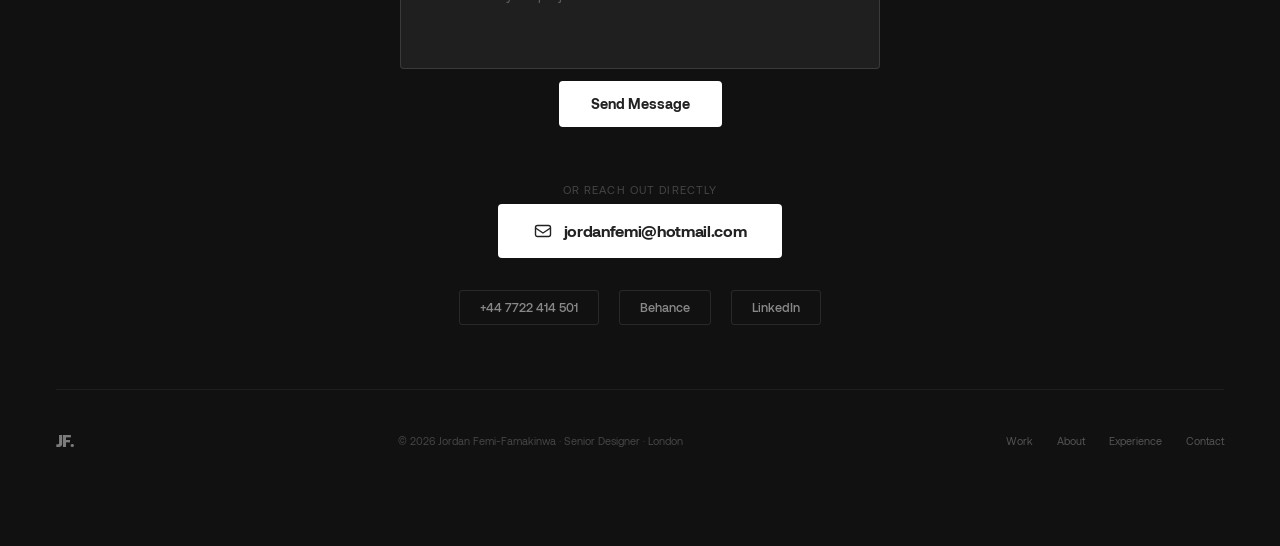
==== commit 9bb3ec3f: "Pre-deploy audit: mobile weight, grid breakpoints, fonts Page weight. The Kennedys page was 58 MB on" ====
--- a/index.html
+++ b/index.html
@@ -17,7 +17,7 @@
   <meta name="twitter:card" content="summary_large_image" />
   <meta name="twitter:image" content="https://jordanfemidesign.com/assets/og-thumbnail.jpg?v=3" />
   <meta name="theme-color" content="#222222" />
-  <link rel="stylesheet" href="fonts.css" />
+  <link rel="stylesheet" href="fonts.css?v=2" />
   <script async src="https://www.googletagmanager.com/gtag/js?id=G-19CZ6Z5MK8"></script>
   <script>
     window.dataLayer = window.dataLayer || [];
--- a/fonts.css
+++ b/fonts.css
@@ -1,8 +1,9 @@
-/* Aeonik — self-hosted */
-@font-face { font-family: 'Aeonik'; src: url('fonts/Aeonik-Regular.ttf') format('truetype'); font-weight: 400; font-style: normal; font-display: swap; }
-@font-face { font-family: 'Aeonik'; src: url('fonts/Aeonik-RegularItalic.ttf') format('truetype'); font-weight: 400; font-style: italic; font-display: swap; }
-@font-face { font-family: 'Aeonik'; src: url('fonts/Aeonik-Medium.ttf') format('truetype'); font-weight: 500; font-style: normal; font-display: swap; }
-@font-face { font-family: 'Aeonik'; src: url('fonts/Aeonik-MediumItalic.ttf') format('truetype'); font-weight: 500; font-style: italic; font-display: swap; }
-@font-face { font-family: 'Aeonik'; src: url('fonts/Aeonik-Bold.ttf') format('truetype'); font-weight: 700; font-style: normal; font-display: swap; }
-@font-face { font-family: 'Aeonik'; src: url('fonts/Aeonik-BoldItalic.ttf') format('truetype'); font-weight: 700; font-style: italic; font-display: swap; }
-@font-face { font-family: 'Aeonik'; src: url('fonts/Aeonik-Black.ttf') format('truetype'); font-weight: 900; font-style: normal; font-display: swap; }
+/* Aeonik - self-hosted. woff2 first (roughly a third of the size);
+   the ttf stays as a fallback for anything that cannot read woff2. */
+@font-face { font-family: 'Aeonik'; src: url('fonts/Aeonik-Regular.woff2') format('woff2'), url('fonts/Aeonik-Regular.ttf') format('truetype'); font-weight: 400; font-style: normal; font-display: swap; }
+@font-face { font-family: 'Aeonik'; src: url('fonts/Aeonik-RegularItalic.woff2') format('woff2'), url('fonts/Aeonik-RegularItalic.ttf') format('truetype'); font-weight: 400; font-style: italic; font-display: swap; }
+@font-face { font-family: 'Aeonik'; src: url('fonts/Aeonik-Medium.woff2') format('woff2'), url('fonts/Aeonik-Medium.ttf') format('truetype'); font-weight: 500; font-style: normal; font-display: swap; }
+@font-face { font-family: 'Aeonik'; src: url('fonts/Aeonik-MediumItalic.woff2') format('woff2'), url('fonts/Aeonik-MediumItalic.ttf') format('truetype'); font-weight: 500; font-style: italic; font-display: swap; }
+@font-face { font-family: 'Aeonik'; src: url('fonts/Aeonik-Bold.woff2') format('woff2'), url('fonts/Aeonik-Bold.ttf') format('truetype'); font-weight: 700; font-style: normal; font-display: swap; }
+@font-face { font-family: 'Aeonik'; src: url('fonts/Aeonik-BoldItalic.woff2') format('woff2'), url('fonts/Aeonik-BoldItalic.ttf') format('truetype'); font-weight: 700; font-style: italic; font-display: swap; }
+@font-face { font-family: 'Aeonik'; src: url('fonts/Aeonik-Black.woff2') format('woff2'), url('fonts/Aeonik-Black.ttf') format('truetype'); font-weight: 900; font-style: normal; font-display: swap; }
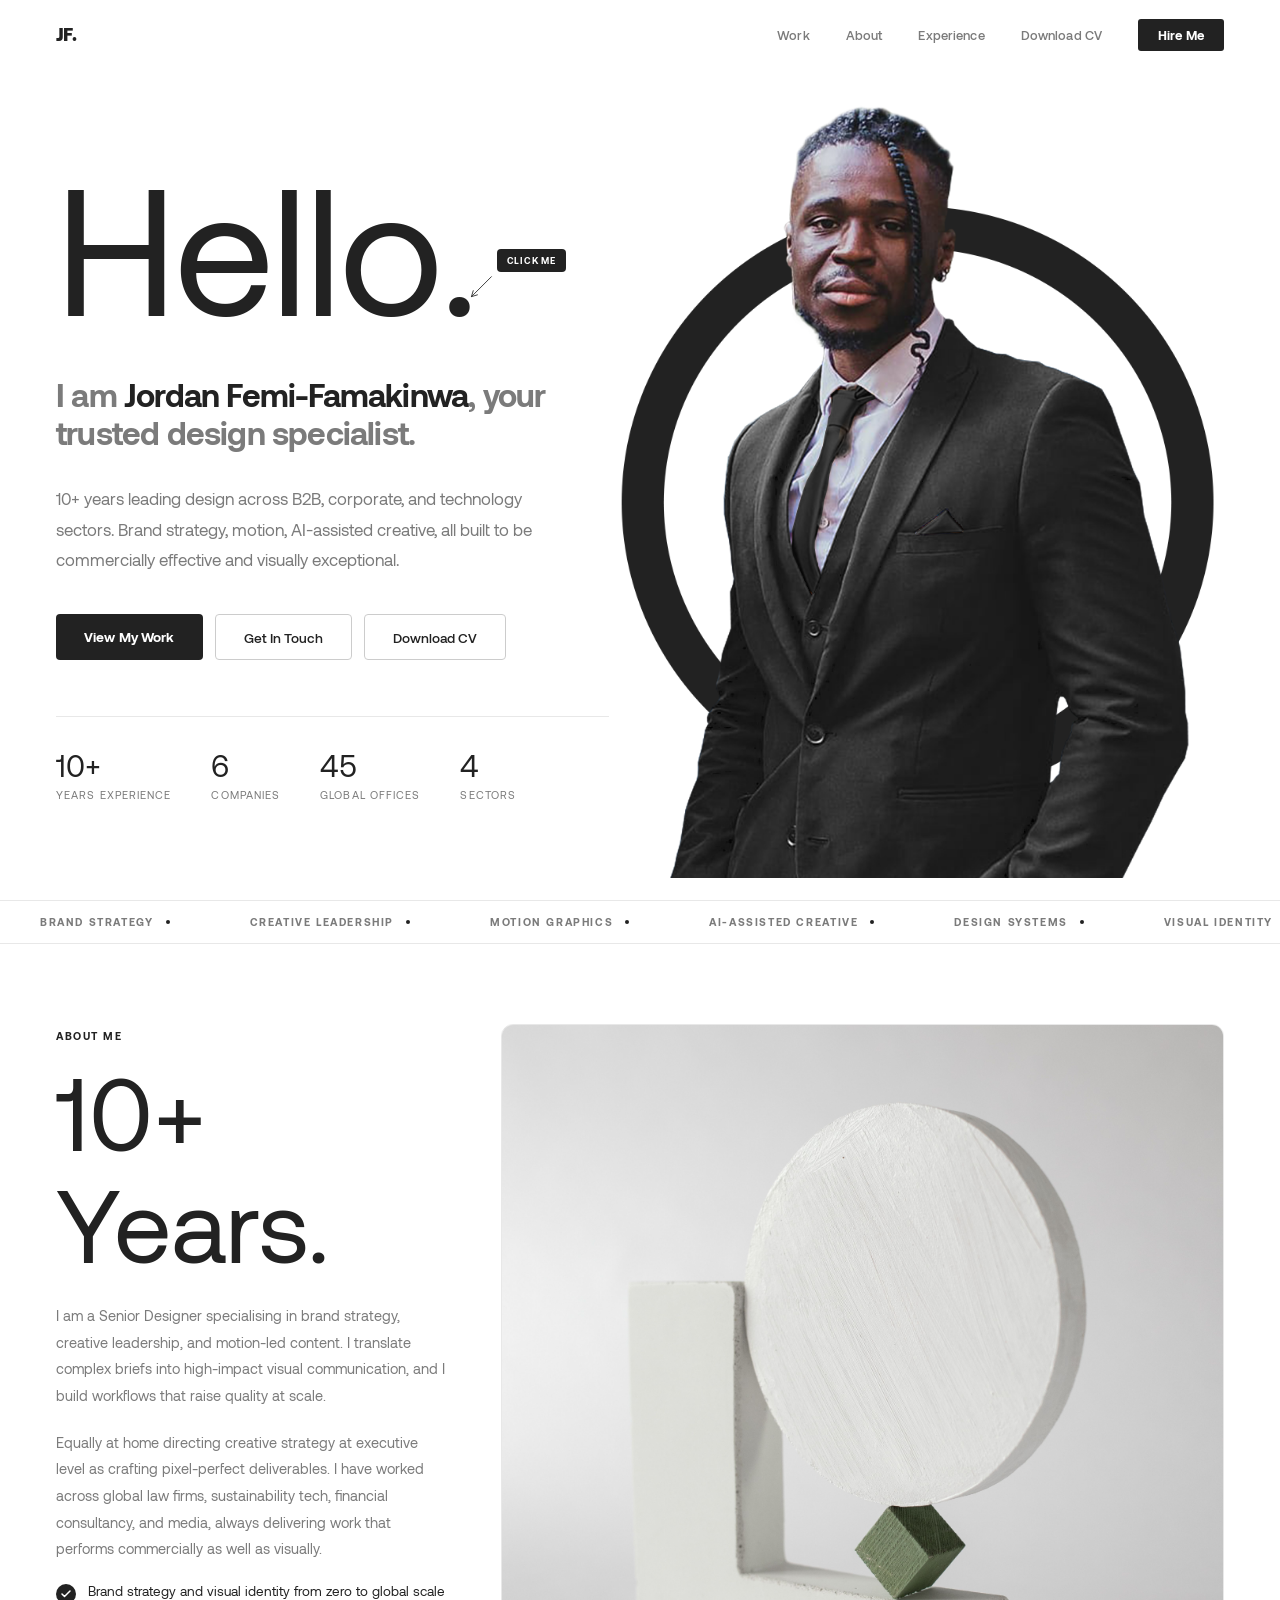
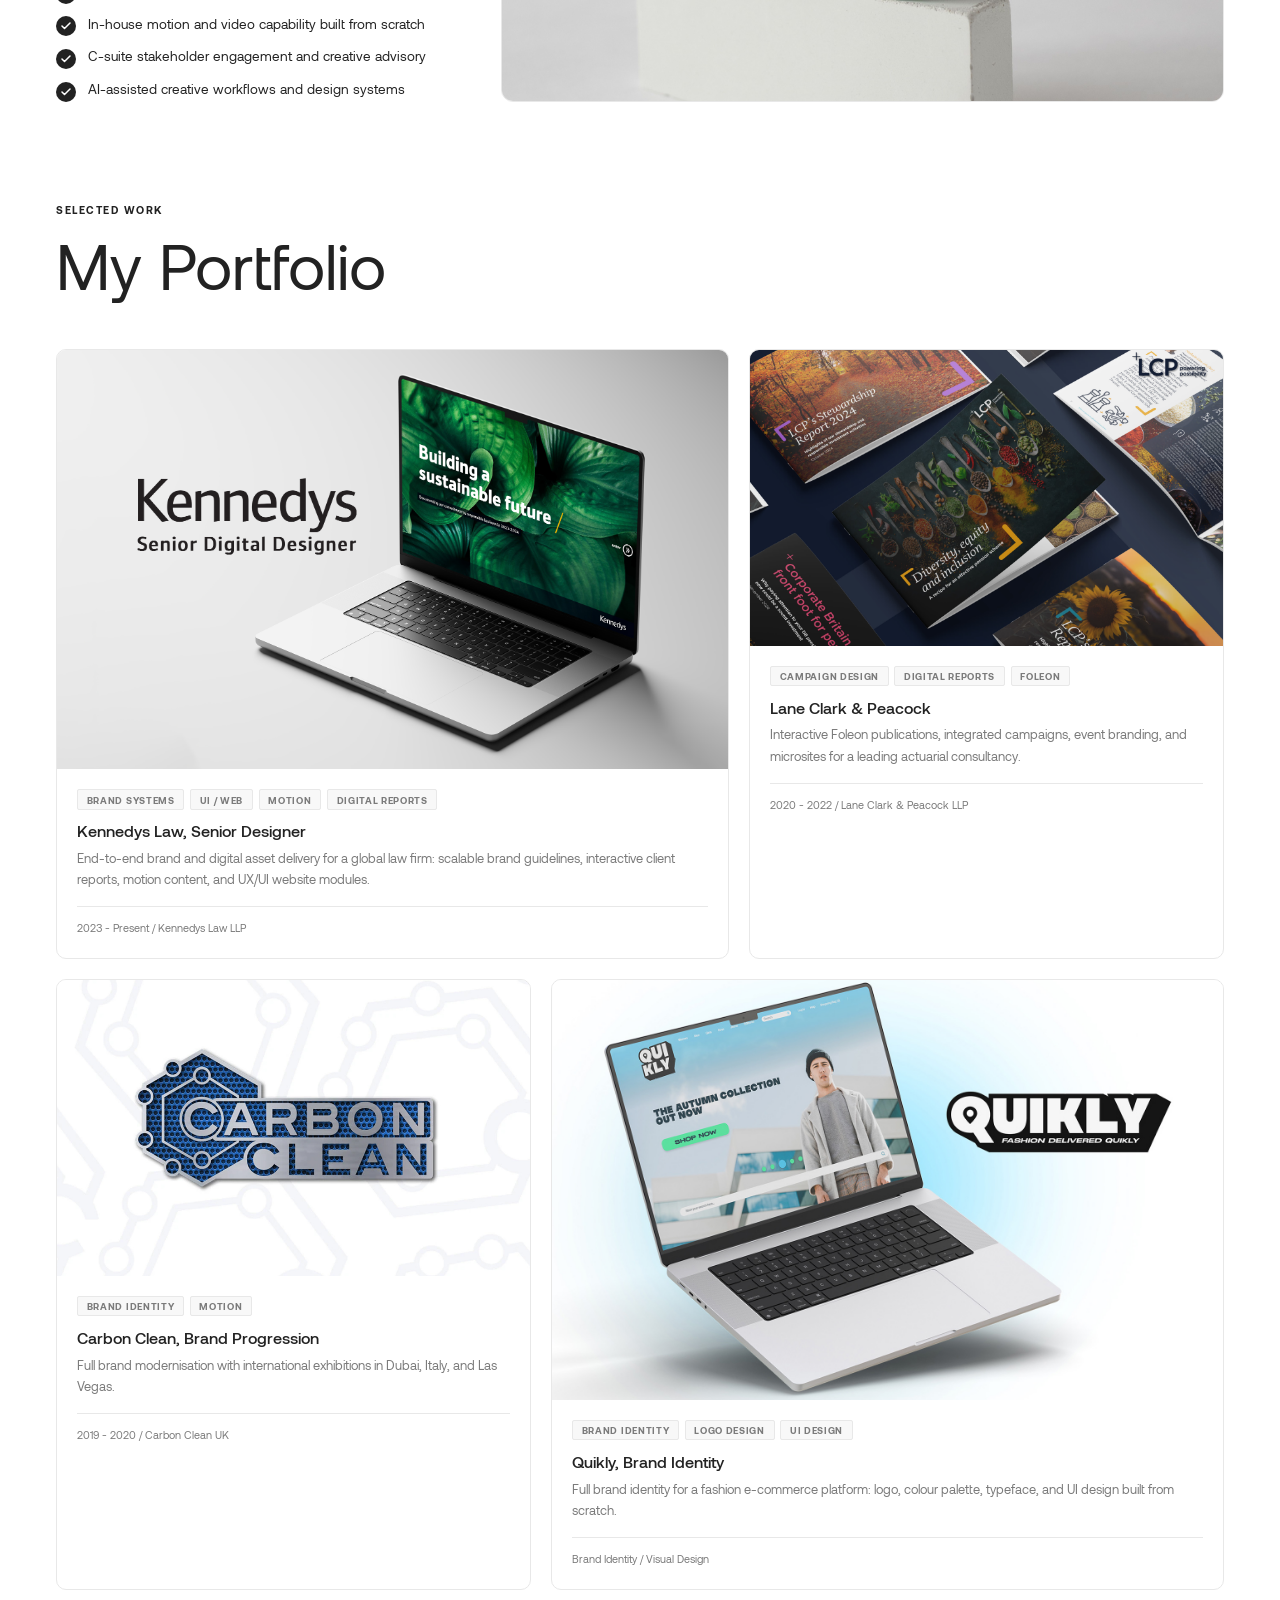
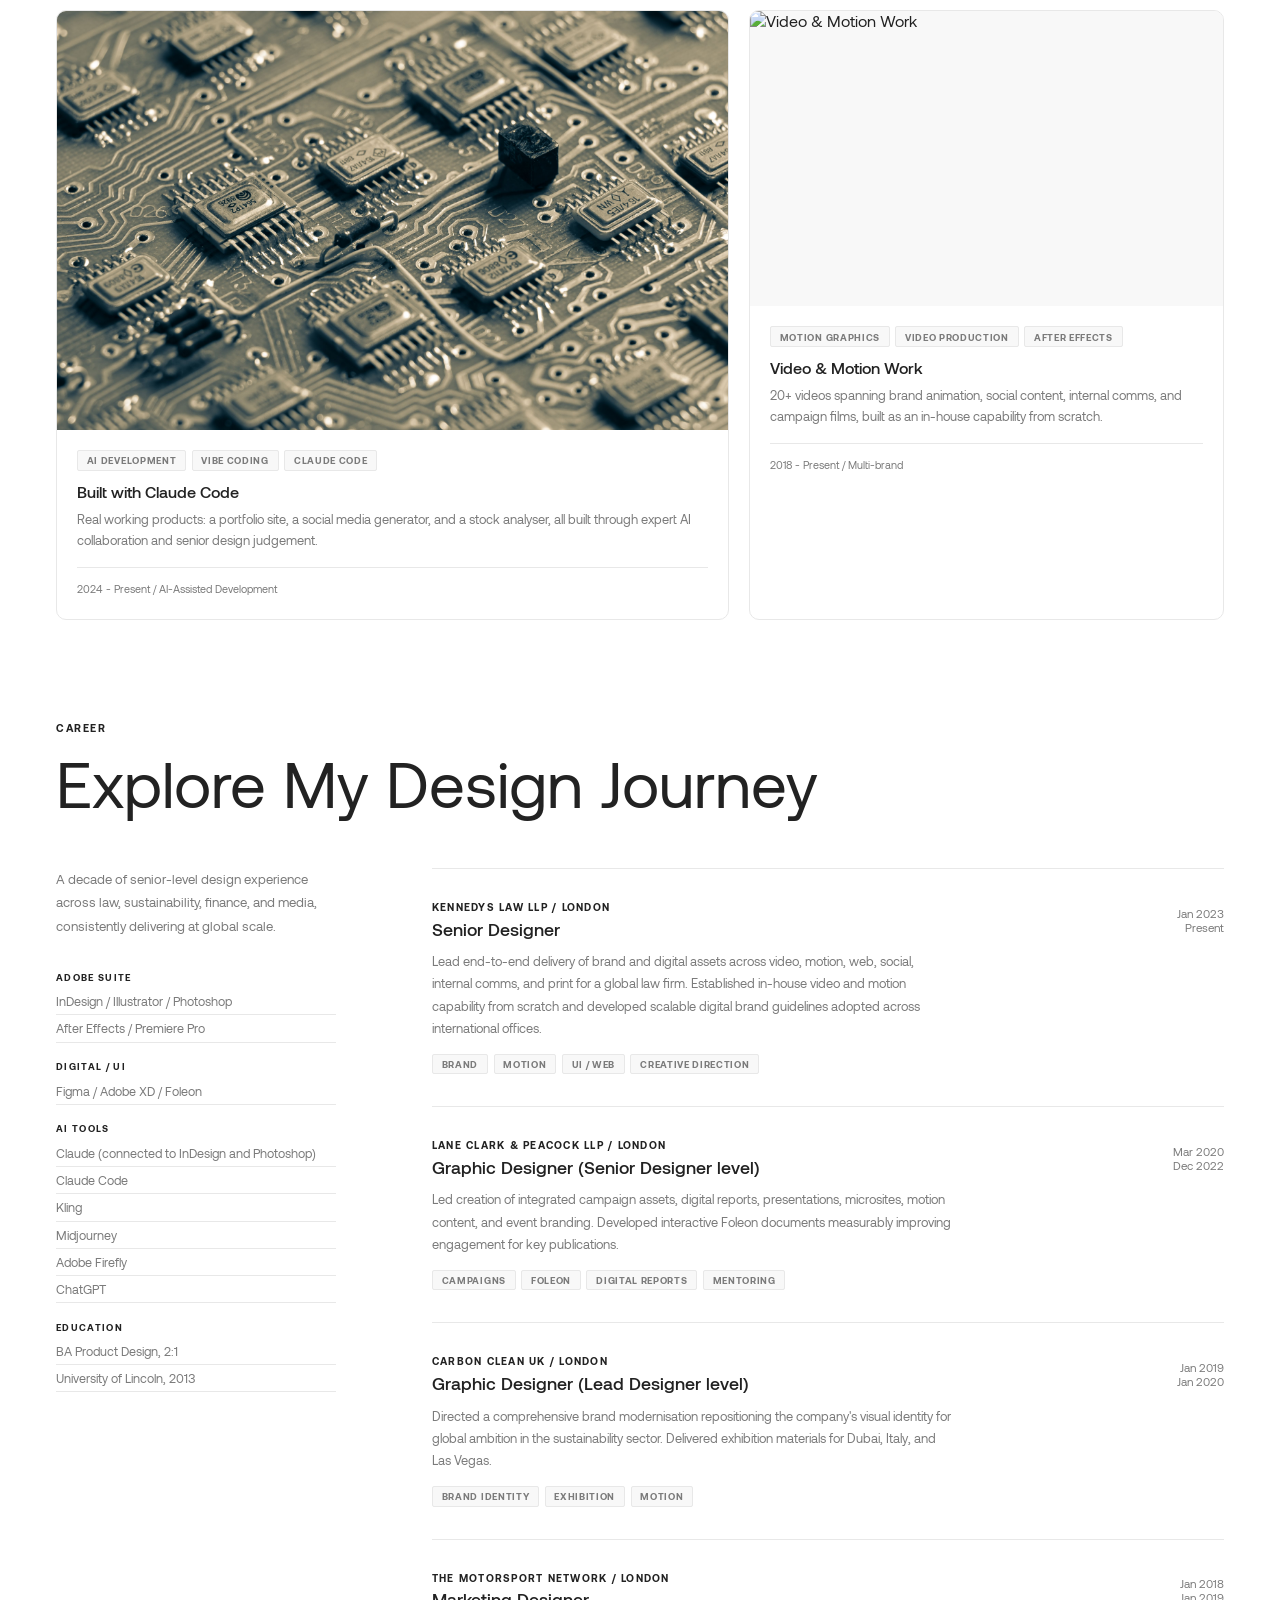
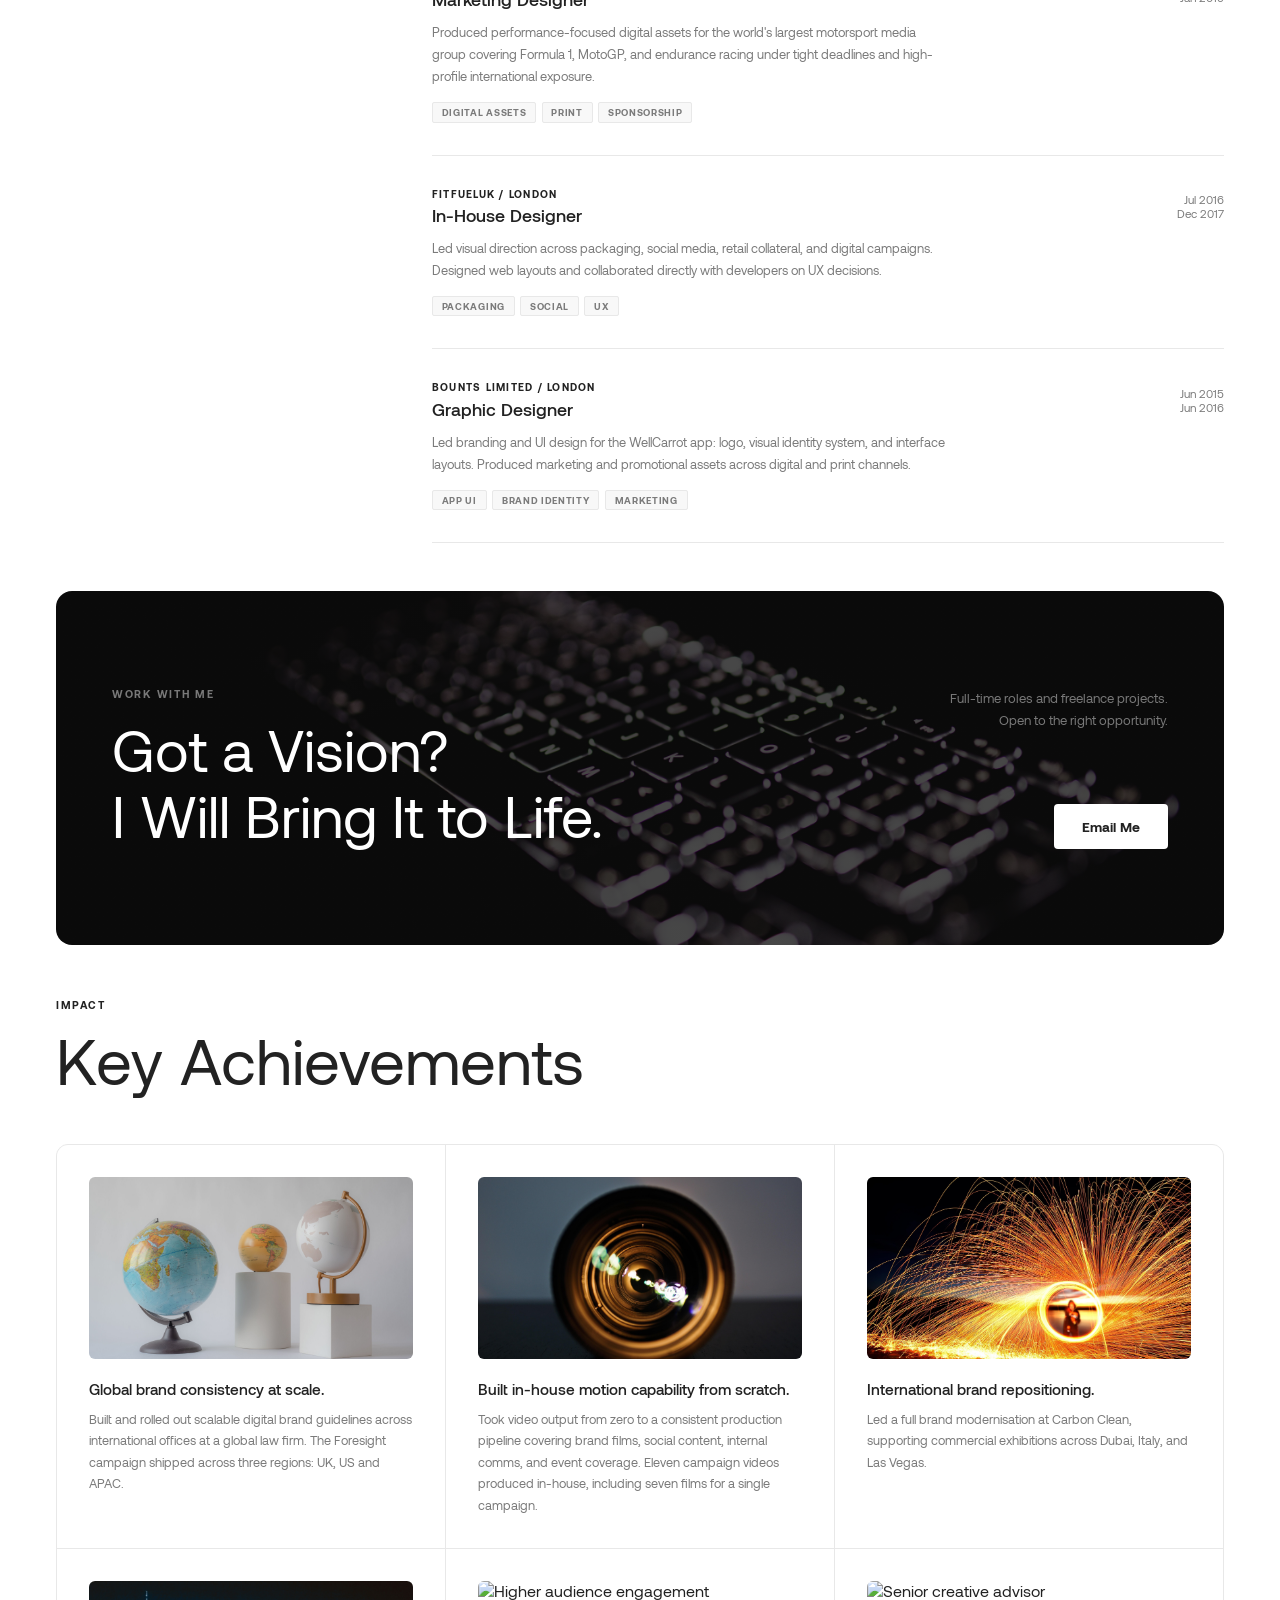
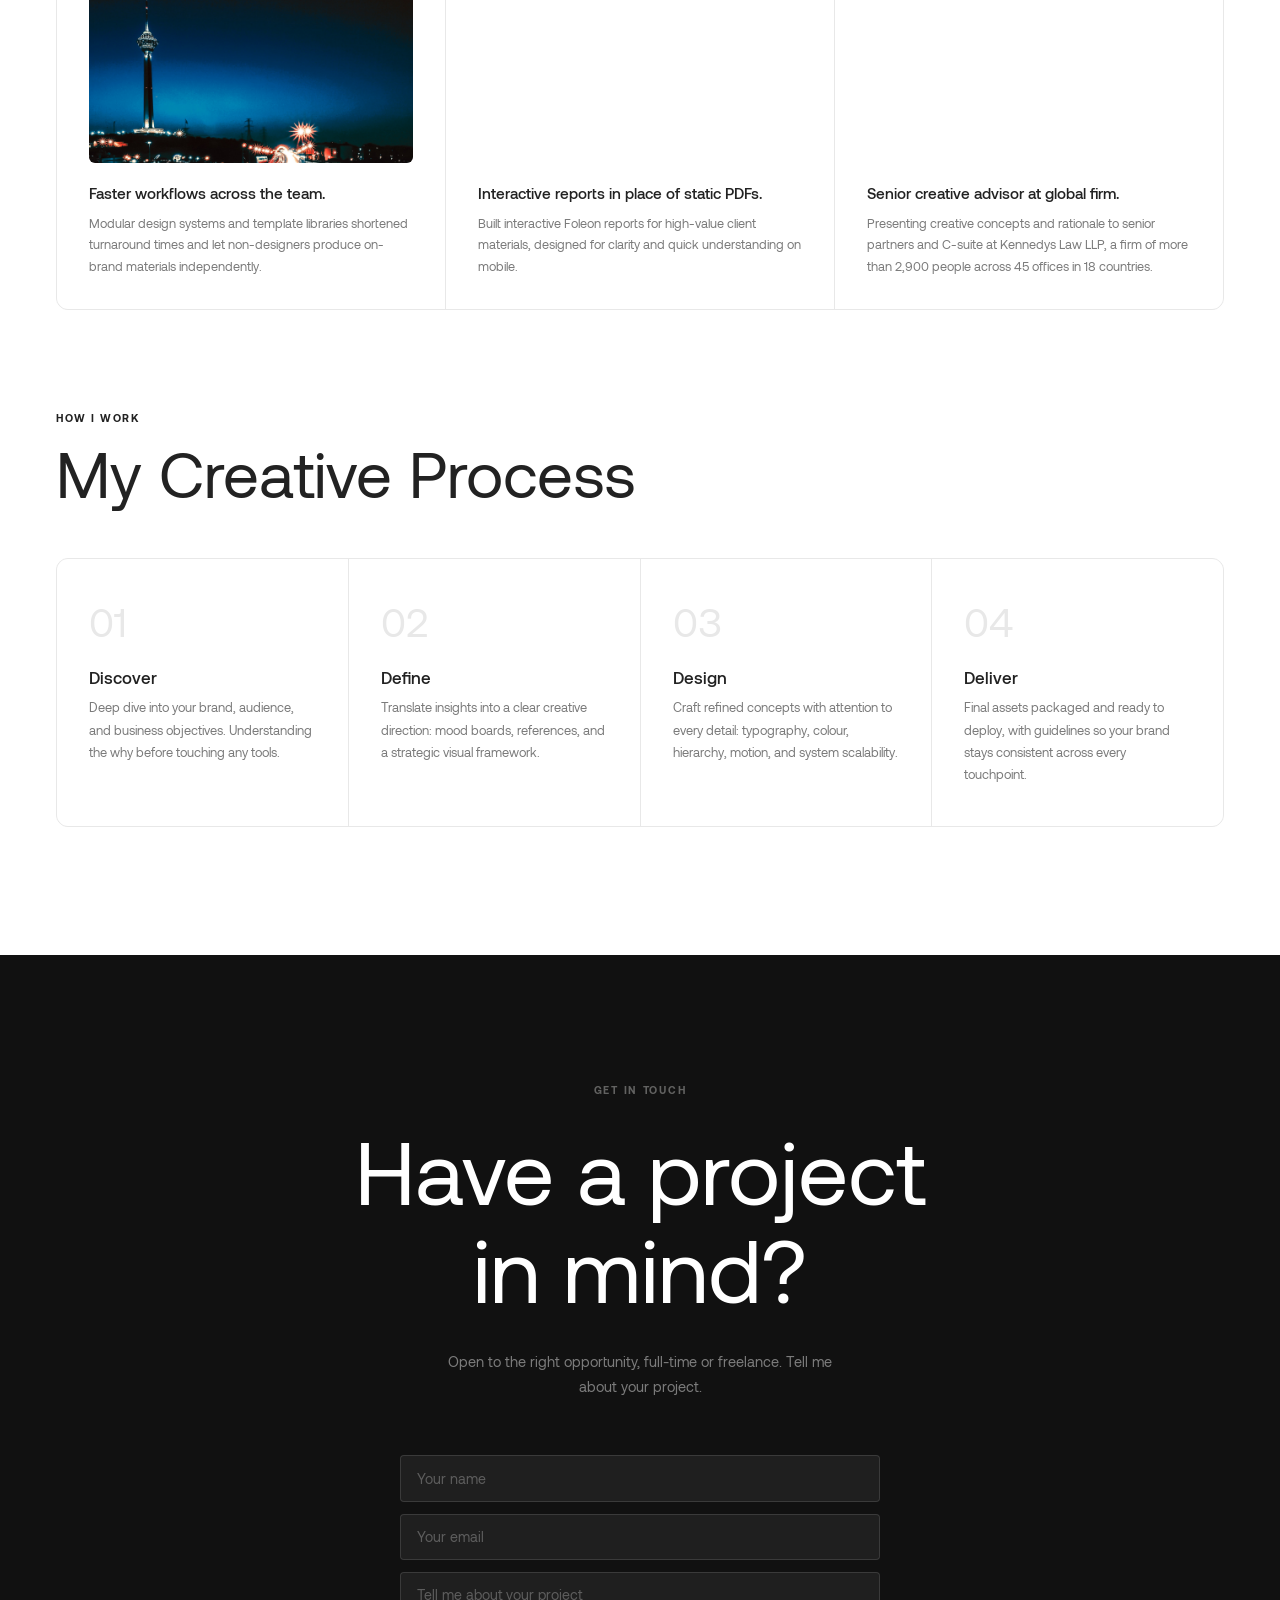
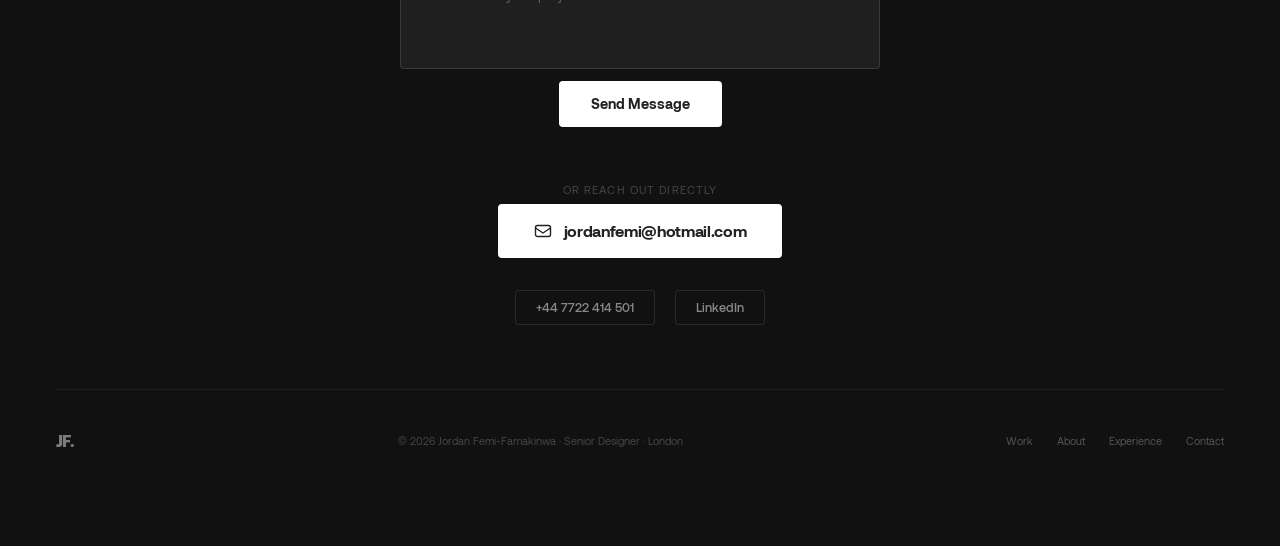
==== commit 3ada6ab3: "Remove the Behance link from the contact section It sat next to the phone number, so it was the obvi" ====
--- a/index.html
+++ b/index.html
@@ -1085,7 +1085,6 @@
     </a>
     <div class="contact-alts fade-up">
       <a href="tel:+447722414501" class="contact-alt">+44 7722 414 501</a>
-      <a href="https://www.behance.net/jordanfemi" target="_blank" rel="noopener noreferrer" class="contact-alt">Behance</a>
       <a href="https://www.linkedin.com/in/jordanfemi" target="_blank" rel="noopener noreferrer" class="contact-alt">LinkedIn</a>
     </div>
     <div class="contact-divider"></div>
